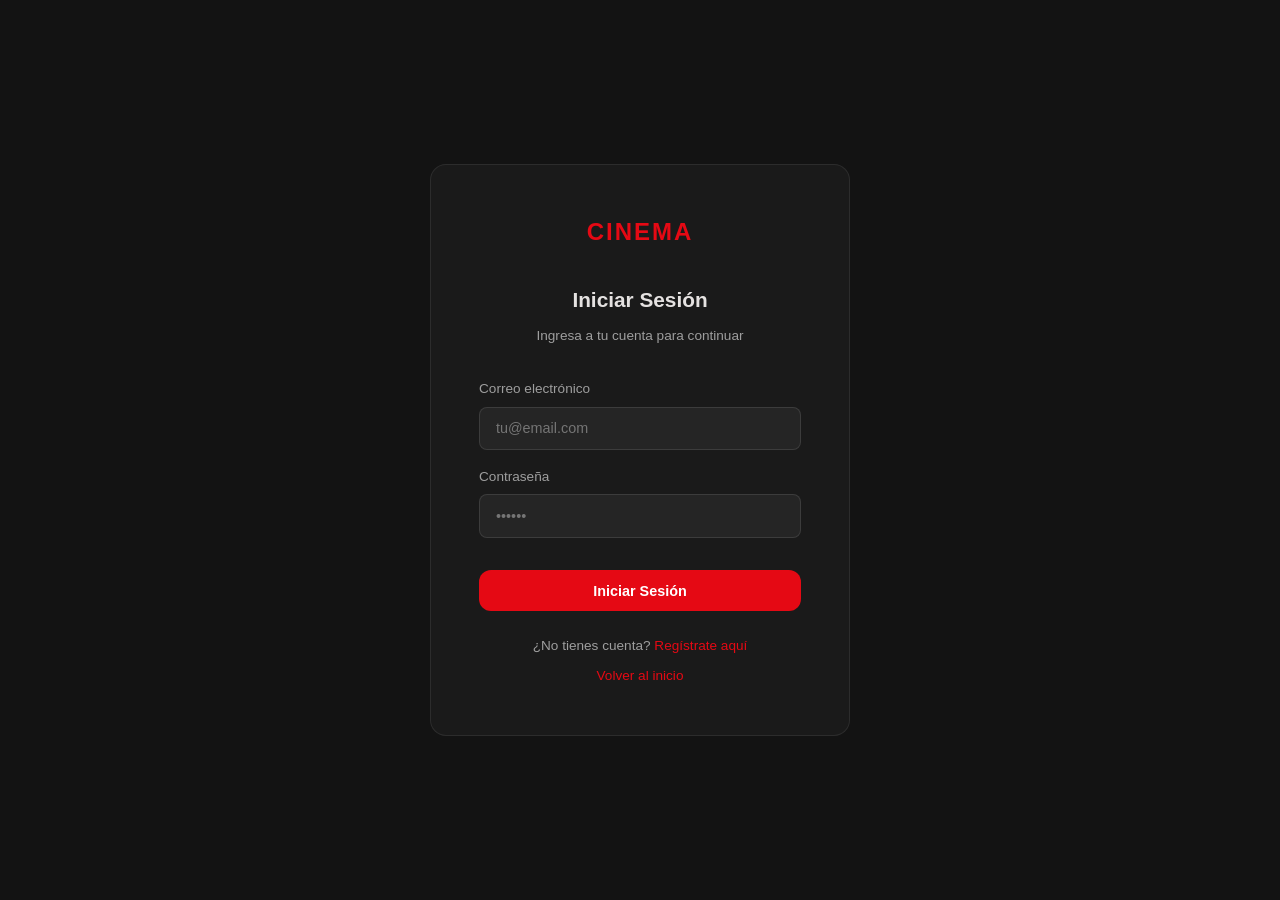
==== admin.html @ 8577885a "🚀 feat: initial project upload" ====
<!DOCTYPE html>
<html lang="es">
<head>
  <meta charset="UTF-8">
  <meta name="viewport" content="width=device-width, initial-scale=1.0">
  <title>Admin - CINEMA PREMIUM</title>
  <link rel="stylesheet" href="css/styles.css">
  <link rel="stylesheet" href="css/components.css">
  <link rel="stylesheet" href="css/responsive.css">
</head>
<body>
  <nav class="navbar">
    <a href="index.html" class="nav-brand">CINEMA</a>
    <ul class="nav-links" id="nav-links">
      <li><a href="index.html">Inicio</a></li>
      <li><a href="cartelera.html">Cartelera</a></li>
      <li><a href="mis-entradas.html">Mis Entradas</a></li>
      <li><a href="mi-lista.html">Mi Lista</a></li>
    </ul>
    <div class="nav-actions">
      <div id="nav-user-area"></div>
      <button class="nav-mobile-toggle">&#9776;</button>
    </div>
  </nav>

  <main class="page-content">
    <div class="admin-layout">
      <aside class="admin-sidebar" id="admin-sidebar">
        <a class="admin-sidebar-link active" data-section="dashboard" onclick="switchSection('dashboard')">
          <svg viewBox="0 0 24 24" fill="none" stroke="currentColor" stroke-width="2"><rect x="3" y="3" width="7" height="7"/><rect x="14" y="3" width="7" height="7"/><rect x="3" y="14" width="7" height="7"/><rect x="14" y="14" width="7" height="7"/></svg>
          Dashboard
        </a>
        <a class="admin-sidebar-link" data-section="functions" onclick="switchSection('functions')">
          <svg viewBox="0 0 24 24" fill="none" stroke="currentColor" stroke-width="2"><rect x="3" y="4" width="18" height="18" rx="2"/><line x1="16" y1="2" x2="16" y2="6"/><line x1="8" y1="2" x2="8" y2="6"/><line x1="3" y1="10" x2="21" y2="10"/></svg>
          Funciones
        </a>
        <a class="admin-sidebar-link" data-section="rooms" onclick="switchSection('rooms')">
          <svg viewBox="0 0 24 24" fill="none" stroke="currentColor" stroke-width="2"><path d="M3 9l9-7 9 7v11a2 2 0 0 1-2 2H5a2 2 0 0 1-2-2z"/><polyline points="9 22 9 12 15 12 15 22"/></svg>
          Salas
        </a>
        <a class="admin-sidebar-link" data-section="reservations" onclick="switchSection('reservations')">
          <svg viewBox="0 0 24 24" fill="none" stroke="currentColor" stroke-width="2"><rect x="2" y="7" width="20" height="14" rx="2"/><path d="M16 3h-8l-2 4h12z"/></svg>
          Reservas
        </a>
        <a class="admin-sidebar-link" data-section="purchases" onclick="switchSection('purchases')">
          <svg viewBox="0 0 24 24" fill="none" stroke="currentColor" stroke-width="2"><circle cx="9" cy="21" r="1"/><circle cx="20" cy="21" r="1"/><path d="M1 1h4l2.68 13.39a2 2 0 0 0 2 1.61h9.72a2 2 0 0 0 2-1.61L23 6H6"/></svg>
          Compras
        </a>
        <a class="admin-sidebar-link" data-section="ratings" onclick="switchSection('ratings')">
          <svg viewBox="0 0 24 24" fill="none" stroke="currentColor" stroke-width="2"><polygon points="12 2 15.09 8.26 22 9.27 17 14.14 18.18 21.02 12 17.77 5.82 21.02 7 14.14 2 9.27 8.91 8.26 12 2"/></svg>
          Valoraciones
        </a>
      </aside>

      <div class="admin-content">
        <button class="btn btn-secondary btn-sm" onclick="document.getElementById('admin-sidebar').classList.toggle('open')" style="margin-bottom:1rem;display:none" id="sidebar-toggle">☰ Menú</button>

        <div id="admin-sections">
          <div id="section-dashboard"></div>
          <div id="section-functions" style="display:none"></div>
          <div id="section-rooms" style="display:none"></div>
          <div id="section-reservations" style="display:none"></div>
          <div id="section-purchases" style="display:none"></div>
          <div id="section-ratings" style="display:none"></div>
        </div>
      </div>
    </div>
  </main>

  <div class="modal-overlay" id="admin-modal" style="display:none">
    <div class="modal">
      <div class="modal-header">
        <h3 id="modal-title">Modal</h3>
        <button class="modal-close" onclick="closeAdminModal()">&times;</button>
      </div>
      <div class="modal-body" id="modal-body"></div>
      <div class="modal-footer" id="modal-footer"></div>
    </div>
  </div>

  <footer style="padding:2rem;text-align:center;color:var(--on-background-dim);font-size:0.8rem;border-top:1px solid rgba(255,255,255,0.05);">
    <p>&copy; 2026 CINEMA PREMIUM - Panel Administrativo</p>
  </footer>
<script src="js/api.js"></script>
  <script src="js/config.js"></script>
  <script src="js/tmdb.js"></script>
  <script src="js/auth.js"></script>
  <script src="js/main.js"></script>
  <script>
    Auth.init();
    updateNavAuth();
    setupMobileNav();
    setupNavbarScroll();

    if (!Auth.isLoggedIn() || !Auth.isAdmin()) {
      window.location.href = 'login.html';
    }

    let adminData = { rooms: [], functions: [], reservations: [], purchases: [], ratings: [] };

    async function loadAdminData() {
      try {
        const [rooms, functions, reservations, purchases, ratings, tickets] = await Promise.all([
          API.getRooms(),
          API.getFunctions(),
          API.getReservations(),
          API.getPurchases(),
          API.getRatings(),
          API.getTickets()
        ]);
        adminData = { rooms, functions, reservations, purchases, ratings, tickets };
        loadDashboard();
      } catch (err) {
        console.error('Admin data error:', err);
      }
    }

    function switchSection(section) {
      document.querySelectorAll('.admin-sidebar-link').forEach(l => l.classList.remove('active'));
      document.querySelector(`[data-section="${section}"]`).classList.add('active');
      document.querySelectorAll('#admin-sections > div').forEach(d => d.style.display = 'none');
      document.getElementById(`section-${section}`).style.display = 'block';

      if (section === 'dashboard') loadDashboard();
      else if (section === 'functions') loadFunctionsAdmin();
      else if (section === 'rooms') loadRoomsAdmin();
      else if (section === 'reservations') loadReservationsAdmin();
      else if (section === 'purchases') loadPurchasesAdmin();
      else if (section === 'ratings') loadRatingsAdmin();

      document.getElementById('admin-sidebar').classList.remove('open');
    }

    function loadDashboard() {
      const totalRevenue = adminData.purchases.reduce((s, p) => s + p.total, 0);
      const occupiedSeats = adminData.purchases.reduce((s, p) => s + p.quantity, 0) + adminData.reservations.reduce((s, r) => s + r.quantity, 0);
      const todayFunctions = adminData.functions.filter(f => f.date === new Date().toISOString().split('T')[0]);

      document.getElementById('section-dashboard').innerHTML = `
        <div class="admin-page-header">
          <h1 class="admin-page-title">Dashboard</h1>
        </div>
        <div class="admin-stats">
          <div class="admin-stat-card">
            <div class="admin-stat-icon" style="background:rgba(229,9,20,0.15)">
              <svg viewBox="0 0 24 24" fill="none" stroke="var(--accent-red)" stroke-width="2"><rect x="2" y="7" width="20" height="14" rx="2"/><path d="M16 3h-8l-2 4h12z"/></svg>
            </div>
            <div>
              <div class="admin-stat-value">${adminData.functions.length}</div>
              <div class="admin-stat-label">Funciones</div>
            </div>
          </div>
          <div class="admin-stat-card">
            <div class="admin-stat-icon" style="background:rgba(0,114,215,0.15)">
              <svg viewBox="0 0 24 24" fill="none" stroke="var(--tertiary-container)" stroke-width="2"><rect x="3" y="4" width="18" height="18" rx="2"/><line x1="16" y1="2" x2="16" y2="6"/><line x1="8" y1="2" x2="8" y2="6"/></svg>
            </div>
            <div>
              <div class="admin-stat-value">${todayFunctions.length}</div>
              <div class="admin-stat-label">Funciones Hoy</div>
            </div>
          </div>
          <div class="admin-stat-card">
            <div class="admin-stat-icon" style="background:rgba(255,152,0,0.15)">
              <svg viewBox="0 0 24 24" fill="none" stroke="var(--seat-reserved)" stroke-width="2"><rect x="3" y="4" width="18" height="18" rx="2"/><path d="M16 2v4M8 2v4M3 10h18"/></svg>
            </div>
            <div>
              <div class="admin-stat-value">${adminData.reservations.length}</div>
              <div class="admin-stat-label">Reservas</div>
            </div>
          </div>
          <div class="admin-stat-card">
            <div class="admin-stat-icon" style="background:rgba(76,175,80,0.15)">
              <svg viewBox="0 0 24 24" fill="none" stroke="var(--seat-available)" stroke-width="2"><circle cx="9" cy="21" r="1"/><circle cx="20" cy="21" r="1"/><path d="M1 1h4l2.68 13.39a2 2 0 0 0 2 1.61h9.72a2 2 0 0 0 2-1.61L23 6H6"/></svg>
            </div>
            <div>
              <div class="admin-stat-value">${adminData.purchases.length}</div>
              <div class="admin-stat-label">Compras</div>
            </div>
          </div>
          <div class="admin-stat-card">
            <div class="admin-stat-icon" style="background:rgba(255,215,0,0.15)">
              <svg viewBox="0 0 24 24" fill="#ffd700" stroke="none"><path d="M12 2l3.09 6.26L22 9.27l-5 4.87 1.18 6.88L12 17.77l-6.18 3.25L7 14.14 2 9.27l6.91-1.01L12 2z"/></svg>
            </div>
            <div>
              <div class="admin-stat-value">${adminData.ratings.length}</div>
              <div class="admin-stat-label">Valoraciones</div>
            </div>
          </div>
          <div class="admin-stat-card">
            <div class="admin-stat-icon" style="background:rgba(229,9,20,0.15)">
              <svg viewBox="0 0 24 24" fill="none" stroke="var(--accent-red)" stroke-width="2"><line x1="12" y1="1" x2="12" y2="23"/><path d="M17 5H9.5a3.5 3.5 0 0 0 0 7h5a3.5 3.5 0 0 1 0 7H6"/></svg>
            </div>
            <div>
              <div class="admin-stat-value">${formatCurrency(totalRevenue)}</div>
              <div class="admin-stat-label">Ingresos</div>
            </div>
          </div>
        </div>
      `;
    }

    async function loadFunctionsAdmin() {
      const [functions, rooms] = await Promise.all([API.getFunctions(), API.getRooms()]);
      let movieCache = {};

      let rows = '';
      for (const func of functions) {
        if (!movieCache[func.movieId]) {
          try {
            movieCache[func.movieId] = await TMDB.getMovieDetails(func.movieId);
          } catch {
            movieCache[func.movieId] = { title: `Movie #${func.movieId}` };
          }
        }
        const movie = movieCache[func.movieId];
        const room = rooms.find(r => r.id === func.roomId);
        rows += `<tr>
          <td>${func.id}</td>
          <td>${movie.title}</td>
          <td>${room ? room.name : 'N/A'}</td>
          <td>${formatDate(func.date)}</td>
          <td>${func.time}</td>
          <td>${formatCurrency(func.price)}</td>
          <td>
            <div class="table-actions">
              <button class="table-btn edit" title="Editar" onclick="editFunction(${func.id})">✏️</button>
              <button class="table-btn delete" title="Eliminar" onclick="deleteFunction(${func.id})">🗑️</button>
            </div>
          </td>
        </tr>`;
      }

      document.getElementById('section-functions').innerHTML = `
        <div class="admin-page-header">
          <h1 class="admin-page-title">Gestión de Funciones</h1>
          <button class="btn btn-primary btn-sm" onclick="createFunction()">+ Nueva Función</button>
        </div>
        <div style="overflow-x:auto">
          <table class="admin-table">
            <thead><tr><th>ID</th><th>Película</th><th>Sala</th><th>Fecha</th><th>Hora</th><th>Precio</th><th>Acciones</th></tr></thead>
            <tbody>${rows}</tbody>
          </table>
        </div>
      `;
    }

    async function createFunction() {
      const rooms = await API.getRooms();
      document.getElementById('modal-title').textContent = 'Crear Función';
      document.getElementById('modal-body').innerHTML = `
        <div class="form-group"><label>Película (TMDB ID)</label><input type="number" id="func-movieId" placeholder="Ej: 550"></div>
        <div class="form-group"><label>Sala</label><select id="func-roomId">${rooms.map(r => `<option value="${r.id}">${r.name}</option>`).join('')}</select></div>
        <div class="form-row">
          <div class="form-group"><label>Fecha</label><input type="date" id="func-date"></div>
          <div class="form-group"><label>Hora</label><input type="time" id="func-time"></div>
        </div>
        <div class="form-group"><label>Precio</label><input type="number" id="func-price" placeholder="12000"></div>
      `;
      document.getElementById('modal-footer').innerHTML = '<button class="btn btn-secondary btn-sm" onclick="closeAdminModal()">Cancelar</button><button class="btn btn-primary btn-sm" onclick="saveFunction()">Guardar</button>';
      openAdminModal();
    }

    async function saveFunction() {
      const data = {
        movieId: parseInt(document.getElementById('func-movieId').value),
        roomId: parseInt(document.getElementById('func-roomId').value),
        date: document.getElementById('func-date').value,
        time: document.getElementById('func-time').value,
        price: parseInt(document.getElementById('func-price').value)
      };
      if (!data.movieId || !data.date || !data.time || !data.price) {
        showToast('Completa todos los campos', 'warning');
        return;
      }
      await API.createFunction(data);
      closeAdminModal();
      showToast('Función creada', 'success');
      loadAdminData();
      switchSection('functions');
    }

    async function deleteFunction(id) {
      if (!confirm('¿Eliminar esta función?')) return;
      await API.deleteFunction(id);
      showToast('Función eliminada', 'success');
      loadAdminData();
      switchSection('functions');
    }

    async function loadRoomsAdmin() {
      const rooms = await API.getRooms();
      let rows = '';
      for (const room of rooms) {
        const seats = await API.getSeats(room.id);
        rows += `<tr>
          <td>${room.id}</td>
          <td>${room.name}</td>
          <td>${room.capacity}</td>
          <td><span class="badge badge-info">${room.type}</span></td>
          <td>${seats.length}</td>
          <td>
            <div class="table-actions">
              <button class="table-btn edit" title="Editar" onclick="editRoom(${room.id})">✏️</button>
              <button class="table-btn delete" title="Eliminar" onclick="deleteRoom(${room.id})">🗑️</button>
            </div>
          </td>
        </tr>`;
      }

      document.getElementById('section-rooms').innerHTML = `
        <div class="admin-page-header">
          <h1 class="admin-page-title">Gestión de Salas</h1>
          <button class="btn btn-primary btn-sm" onclick="createRoom()">+ Nueva Sala</button>
        </div>
        <div style="overflow-x:auto">
          <table class="admin-table">
            <thead><tr><th>ID</th><th>Nombre</th><th>Capacidad</th><th>Tipo</th><th>Asientos</th><th>Acciones</th></tr></thead>
            <tbody>${rows}</tbody>
          </table>
        </div>
      `;
    }

    function createRoom() {
      document.getElementById('modal-title').textContent = 'Crear Sala';
      document.getElementById('modal-body').innerHTML = `
        <div class="form-group"><label>Nombre</label><input type="text" id="room-name" placeholder="Sala 5"></div>
        <div class="form-group"><label>Capacidad</label><input type="number" id="room-capacity" placeholder="48"></div>
        <div class="form-group"><label>Tipo</label><select id="room-type"><option value="standard">Standard</option><option value="3D">3D</option><option value="VIP">VIP</option></select></div>
      `;
      document.getElementById('modal-footer').innerHTML = '<button class="btn btn-secondary btn-sm" onclick="closeAdminModal()">Cancelar</button><button class="btn btn-primary btn-sm" onclick="saveRoom()">Guardar</button>';
      openAdminModal();
    }

    async function saveRoom() {
      const name = document.getElementById('room-name').value.trim();
      const capacity = parseInt(document.getElementById('room-capacity').value);
      const type = document.getElementById('room-type').value;
      if (!name || !capacity) { showToast('Completa todos los campos', 'warning'); return; }
      await API.createRoom({ name, capacity, type });
      closeAdminModal();
      showToast('Sala creada', 'success');
      loadAdminData();
      switchSection('rooms');
    }

    async function deleteRoom(id) {
      if (!confirm('¿Eliminar esta sala?')) return;
      await API.deleteRoom(id);
      showToast('Sala eliminada', 'success');
      loadAdminData();
      switchSection('rooms');
    }

    function editRoom(id) { showToast('Edición de sala (funcionalidad extendida)', 'info'); }
    function editFunction(id) { showToast('Edición de función (funcionalidad extendida)', 'info'); }

    async function loadReservationsAdmin() {
      const [reservations, functions, rooms] = await Promise.all([API.getReservations(), API.getFunctions(), API.getRooms()]);
      let movieCache = {};
      let rows = '';

      for (const res of reservations) {
        const func = functions.find(f => f.id === res.functionId);
        if (!func) continue;
        if (!movieCache[func.movieId]) {
          try { movieCache[func.movieId] = await TMDB.getMovieDetails(func.movieId); } catch { movieCache[func.movieId] = { title: `#${func.movieId}` }; }
        }
        const room = rooms.find(r => r.id === func.roomId);
        rows += `<tr>
          <td>${res.id}</td>
          <td>${res.userId}</td>
          <td>${movieCache[func.movieId].title}</td>
          <td>${formatDate(func.date)} ${func.time}</td>
          <td>${room ? room.name : 'N/A'}</td>
          <td>${res.quantity}</td>
          <td>${formatCurrency(res.total)}</td>
          <td><span class="badge badge-${res.status === 'confirmed' ? 'success' : 'warning'}">${res.status}</span></td>
        </tr>`;
      }

      document.getElementById('section-reservations').innerHTML = `
        <div class="admin-page-header"><h1 class="admin-page-title">Reservas</h1></div>
        <div style="overflow-x:auto">
          <table class="admin-table">
            <thead><tr><th>ID</th><th>Usuario</th><th>Película</th><th>Función</th><th>Sala</th><th>Cant.</th><th>Total</th><th>Estado</th></tr></thead>
            <tbody>${rows}</tbody>
          </table>
        </div>
      `;
    }

    async function loadPurchasesAdmin() {
      const [purchases, functions, rooms] = await Promise.all([API.getPurchases(), API.getFunctions(), API.getRooms()]);
      let movieCache = {};
      let rows = '';

      for (const pur of purchases) {
        const func = functions.find(f => f.id === pur.functionId);
        if (!func) continue;
        if (!movieCache[func.movieId]) {
          try { movieCache[func.movieId] = await TMDB.getMovieDetails(func.movieId); } catch { movieCache[func.movieId] = { title: `#${func.movieId}` }; }
        }
        const room = rooms.find(r => r.id === func.roomId);
        rows += `<tr>
          <td>${pur.id}</td>
          <td>${pur.buyerName || 'N/A'}</td>
          <td>${movieCache[func.movieId].title}</td>
          <td>${formatDate(func.date)} ${func.time}</td>
          <td>${room ? room.name : 'N/A'}</td>
          <td>${pur.quantity}</td>
          <td>${formatCurrency(pur.total)}</td>
          <td><span class="badge badge-success">${pur.status}</span></td>
        </tr>`;
      }

      document.getElementById('section-purchases').innerHTML = `
        <div class="admin-page-header"><h1 class="admin-page-title">Compras</h1></div>
        <div style="overflow-x:auto">
          <table class="admin-table">
            <thead><tr><th>ID</th><th>Cliente</th><th>Película</th><th>Función</th><th>Sala</th><th>Cant.</th><th>Total</th><th>Estado</th></tr></thead>
            <tbody>${rows}</tbody>
          </table>
        </div>
      `;
    }

    async function loadRatingsAdmin() {
      const ratings = await API.getRatings();
      let movieCache = {};
      let rows = '';

      for (const r of ratings) {
        if (!movieCache[r.movieId]) {
          try { movieCache[r.movieId] = await TMDB.getMovieDetails(r.movieId); } catch { movieCache[r.movieId] = { title: `#${r.movieId}` }; }
        }
        rows += `<tr>
          <td>${r.id}</td>
          <td>${r.userId}</td>
          <td>${movieCache[r.movieId].title}</td>
          <td>${'★'.repeat(r.rating)}${'☆'.repeat(5-r.rating)}</td>
          <td>${r.comment || '-'}</td>
        </tr>`;
      }

      document.getElementById('section-ratings').innerHTML = `
        <div class="admin-page-header"><h1 class="admin-page-title">Valoraciones</h1></div>
        <div style="overflow-x:auto">
          <table class="admin-table">
            <thead><tr><th>ID</th><th>Usuario</th><th>Película</th><th>Rating</th><th>Comentario</th></tr></thead>
            <tbody>${rows}</tbody>
          </table>
        </div>
      `;
    }

    function openAdminModal() {
      const modal = document.getElementById('admin-modal');
      modal.style.display = 'flex';
      requestAnimationFrame(() => modal.classList.add('active'));
    }

    function closeAdminModal() {
      const modal = document.getElementById('admin-modal');
      modal.classList.remove('active');
      setTimeout(() => modal.style.display = 'none', 300);
    }

    // Mobile sidebar toggle
    if (window.innerWidth <= 1024) {
      document.getElementById('sidebar-toggle').style.display = 'block';
    }

    loadAdminData();
  </script>
</body>
</html>
---- css/styles.css ----
* { margin: 0; padding: 0; box-sizing: border-box; }

:root {
  --surface-dim: #131313;
  --surface-bright: #3a3939;
  --surface-card: #1a1a1a;
  --surface-card-hover: #222222;
  --primary: #ffb4aa;
  --on-primary: #690003;
  --on-primary-container: #fff7f6;
  --on-background: #e5e2e1;
  --on-background-dim: #9e9e9e;
  --outline-variant: #5e3f3b;
  --tertiary-container: #0072d7;
  --accent-red: #e50914;
  --accent-red-dark: #b20710;
  --seat-available: #4caf50;
  --seat-selected: #2196f3;
  --seat-reserved: #ff9800;
  --seat-sold: #616161;
  --font-heading: 'Segoe UI', 'Helvetica Neue', Arial, sans-serif;
  --font-body: 'Segoe UI', 'Helvetica Neue', Arial, sans-serif;
  --radius: 12px;
  --radius-sm: 8px;
  --radius-lg: 16px;
  --shadow: 0 4px 20px rgba(0,0,0,0.4);
  --shadow-lg: 0 8px 40px rgba(0,0,0,0.6);
  --transition: all 0.3s ease;
}

html { scroll-behavior: smooth; }

body {
  font-family: var(--font-body);
  background-color: var(--surface-dim);
  color: var(--on-background);
  min-height: 100vh;
  line-height: 1.6;
  -webkit-font-smoothing: antialiased;
}

a { color: inherit; text-decoration: none; }

img { max-width: 100%; display: block; }

button {
  cursor: pointer;
  border: none;
  outline: none;
  font-family: var(--font-body);
}

input, select, textarea {
  font-family: var(--font-body);
  outline: none;
}

::-webkit-scrollbar { width: 8px; }
::-webkit-scrollbar-track { background: var(--surface-dim); }
::-webkit-scrollbar-thumb { background: var(--surface-bright); border-radius: 4px; }
::-webkit-scrollbar-thumb:hover { background: #555; }

/* ===================== NAVBAR ===================== */
.navbar {
  position: fixed;
  top: 0;
  left: 0;
  right: 0;
  z-index: 1000;
  background: rgba(19, 19, 19, 0.95);
  backdrop-filter: blur(20px);
  border-bottom: 1px solid rgba(255,180,170,0.1);
  padding: 0 2rem;
  height: 70px;
  display: flex;
  align-items: center;
  justify-content: space-between;
  transition: var(--transition);
}

.navbar.scrolled {
  background: rgba(19, 19, 19, 0.98);
  box-shadow: 0 2px 20px rgba(0,0,0,0.5);
}

.nav-brand {
  font-family: var(--font-heading);
  font-size: 1.5rem;
  font-weight: 700;
  color: var(--accent-red);
  letter-spacing: 2px;
  text-transform: uppercase;
}

.nav-links {
  display: flex;
  align-items: center;
  gap: 2rem;
  list-style: none;
}

.nav-links a {
  color: var(--on-background-dim);
  font-size: 0.9rem;
  font-weight: 500;
  transition: var(--transition);
  position: relative;
}

.nav-links a:hover,
.nav-links a.active {
  color: var(--primary);
}

.nav-links a.active::after {
  content: '';
  position: absolute;
  bottom: -4px;
  left: 0;
  right: 0;
  height: 2px;
  background: var(--accent-red);
  border-radius: 1px;
}

.nav-actions {
  display: flex;
  align-items: center;
  gap: 1rem;
}

.nav-btn {
  background: transparent;
  color: var(--on-background);
  padding: 0.5rem;
  border-radius: 50%;
  transition: var(--transition);
  display: flex;
  align-items: center;
  justify-content: center;
}

.nav-btn:hover { background: rgba(255,255,255,0.1); }

.nav-btn svg { width: 20px; height: 20px; }

.nav-user {
  display: flex;
  align-items: center;
  gap: 0.5rem;
  padding: 0.4rem 1rem;
  border-radius: 50px;
  background: rgba(255,255,255,0.05);
  cursor: pointer;
  transition: var(--transition);
}

.nav-user:hover { background: rgba(255,255,255,0.1); }

.nav-user-avatar {
  width: 32px;
  height: 32px;
  border-radius: 50%;
  background: var(--accent-red);
  display: flex;
  align-items: center;
  justify-content: center;
  color: white;
  font-weight: 600;
  font-size: 0.8rem;
}

.nav-user-name {
  font-size: 0.85rem;
  font-weight: 500;
}

.nav-mobile-toggle {
  display: none;
  background: transparent;
  color: var(--on-background);
  font-size: 1.5rem;
  cursor: pointer;
}

/* ===================== HERO ===================== */
.hero {
  position: relative;
  height: 80vh;
  min-height: 500px;
  display: flex;
  align-items: flex-end;
  padding: 4rem 3rem;
  margin-top: 70px;
  overflow: hidden;
}

.hero-bg {
  position: absolute;
  inset: 0;
  background-size: cover;
  background-position: center top;
  transition: opacity 1s ease;
}

.hero-bg::after {
  content: '';
  position: absolute;
  inset: 0;
  background: linear-gradient(
    to top,
    var(--surface-dim) 0%,
    rgba(19,19,19,0.8) 40%,
    rgba(19,19,19,0.3) 70%,
    rgba(19,19,19,0.5) 100%
  );
}

.hero-content {
  position: relative;
  z-index: 2;
  max-width: 700px;
}

.hero-tag {
  display: inline-block;
  background: var(--accent-red);
  color: white;
  padding: 0.3rem 1rem;
  border-radius: 50px;
  font-size: 0.75rem;
  font-weight: 600;
  text-transform: uppercase;
  letter-spacing: 1px;
  margin-bottom: 1rem;
}

.hero-title {
  font-family: var(--font-heading);
  font-size: 3.5rem;
  font-weight: 700;
  line-height: 1.1;
  margin-bottom: 1rem;
  color: white;
}

.hero-meta {
  display: flex;
  align-items: center;
  gap: 1.5rem;
  margin-bottom: 1rem;
  flex-wrap: wrap;
}

.hero-rating {
  display: flex;
  align-items: center;
  gap: 0.3rem;
  color: #ffd700;
  font-weight: 600;
}

.hero-info {
  display: flex;
  align-items: center;
  gap: 1rem;
  color: var(--on-background-dim);
  font-size: 0.9rem;
}

.hero-info span { display: flex; align-items: center; gap: 0.3rem; }

.hero-genres {
  display: flex;
  gap: 0.5rem;
  flex-wrap: wrap;
  margin-bottom: 1rem;
}

.genre-tag {
  background: rgba(255,255,255,0.1);
  padding: 0.25rem 0.75rem;
  border-radius: 50px;
  font-size: 0.75rem;
  color: var(--on-background-dim);
}

.hero-desc {
  color: var(--on-background-dim);
  font-size: 0.95rem;
  line-height: 1.7;
  margin-bottom: 1.5rem;
  display: -webkit-box;
  -webkit-line-clamp: 3;
  -webkit-box-orient: vertical;
  overflow: hidden;
}

.hero-actions {
  display: flex;
  gap: 1rem;
  flex-wrap: wrap;
}

/* ===================== BUTTONS ===================== */
.btn {
  display: inline-flex;
  align-items: center;
  gap: 0.5rem;
  padding: 0.8rem 1.8rem;
  border-radius: var(--radius);
  font-weight: 600;
  font-size: 0.9rem;
  transition: var(--transition);
  white-space: nowrap;
}

.btn-primary {
  background: var(--accent-red);
  color: white;
}

.btn-primary:hover {
  background: var(--accent-red-dark);
  transform: translateY(-2px);
  box-shadow: 0 4px 15px rgba(229,9,20,0.4);
}

.btn-secondary {
  background: rgba(255,255,255,0.1);
  color: var(--on-background);
  border: 1px solid rgba(255,255,255,0.15);
}

.btn-secondary:hover {
  background: rgba(255,255,255,0.15);
  transform: translateY(-2px);
}

.btn-outline {
  background: transparent;
  color: var(--primary);
  border: 1px solid var(--primary);
}

.btn-outline:hover {
  background: var(--primary);
  color: var(--on-primary);
}

.btn-sm {
  padding: 0.5rem 1.2rem;
  font-size: 0.8rem;
}

.btn-lg {
  padding: 1rem 2.5rem;
  font-size: 1rem;
}

.btn:disabled {
  opacity: 0.4;
  cursor: not-allowed;
  transform: none !important;
}

/* ===================== CONTAINER ===================== */
.container {
  max-width: 1300px;
  margin: 0 auto;
  padding: 0 2rem;
}

.section {
  padding: 4rem 0;
}

.section-header {
  display: flex;
  align-items: center;
  justify-content: space-between;
  margin-bottom: 2rem;
}

.section-title {
  font-family: var(--font-heading);
  font-size: 1.8rem;
  font-weight: 700;
}

.section-subtitle {
  color: var(--on-background-dim);
  font-size: 0.9rem;
  margin-top: 0.3rem;
}

.view-all {
  color: var(--accent-red);
  font-size: 0.9rem;
  font-weight: 500;
  transition: var(--transition);
}

.view-all:hover { color: var(--primary); }

/* ===================== CARDS ===================== */
.movie-card {
  position: relative;
  border-radius: var(--radius);
  overflow: hidden;
  background: var(--surface-card);
  transition: var(--transition);
  cursor: pointer;
}

.movie-card:hover {
  transform: translateY(-8px);
  box-shadow: var(--shadow-lg);
}

.movie-card-poster {
  position: relative;
  aspect-ratio: 2/3;
  overflow: hidden;
}

.movie-card-poster img {
  width: 100%;
  height: 100%;
  object-fit: cover;
  transition: transform 0.5s ease;
}

.movie-card:hover .movie-card-poster img {
  transform: scale(1.05);
}

.movie-card-overlay {
  position: absolute;
  inset: 0;
  background: linear-gradient(to top, rgba(0,0,0,0.9) 0%, transparent 50%);
  opacity: 0;
  transition: var(--transition);
  display: flex;
  align-items: flex-end;
  padding: 1rem;
}

.movie-card:hover .movie-card-overlay { opacity: 1; }

.movie-card-info {
  padding: 1rem;
}

.movie-card-title {
  font-family: var(--font-heading);
  font-size: 0.95rem;
  font-weight: 600;
  margin-bottom: 0.3rem;
  white-space: nowrap;
  overflow: hidden;
  text-overflow: ellipsis;
}

.movie-card-meta {
  display: flex;
  align-items: center;
  gap: 0.8rem;
  font-size: 0.8rem;
  color: var(--on-background-dim);
}

.movie-card-rating {
  display: flex;
  align-items: center;
  gap: 0.2rem;
  color: #ffd700;
  font-weight: 600;
}

.movie-card-badge {
  position: absolute;
  top: 10px;
  right: 10px;
  background: var(--accent-red);
  color: white;
  padding: 0.2rem 0.6rem;
  border-radius: 50px;
  font-size: 0.7rem;
  font-weight: 600;
  z-index: 5;
}

/* ===================== MOVIE GRID ===================== */
.movie-grid {
  display: grid;
  grid-template-columns: repeat(auto-fill, minmax(200px, 1fr));
  gap: 1.5rem;
}

/* ===================== CAROUSEL ===================== */
.carousel-wrapper {
  position: relative;
}

.carousel {
  display: flex;
  gap: 1rem;
  overflow-x: auto;
  scroll-behavior: smooth;
  padding: 1rem 0;
  scrollbar-width: none;
}

.carousel::-webkit-scrollbar { display: none; }

.carousel-btn {
  position: absolute;
  top: 50%;
  transform: translateY(-50%);
  width: 40px;
  height: 40px;
  border-radius: 50%;
  background: rgba(0,0,0,0.7);
  color: white;
  display: flex;
  align-items: center;
  justify-content: center;
  z-index: 10;
  transition: var(--transition);
  border: 1px solid rgba(255,255,255,0.1);
}

.carousel-btn:hover { background: var(--accent-red); }

.carousel-btn.prev { left: -20px; }
.carousel-btn.next { right: -20px; }

/* ===================== SEARCH & FILTER ===================== */
.search-bar {
  display: flex;
  align-items: center;
  gap: 1rem;
  padding: 0.8rem 1.5rem;
  background: var(--surface-card);
  border: 1px solid rgba(255,255,255,0.08);
  border-radius: var(--radius);
  margin-bottom: 2rem;
  transition: var(--transition);
}

.search-bar:focus-within {
  border-color: var(--accent-red);
  box-shadow: 0 0 0 3px rgba(229,9,20,0.1);
}

.search-bar input {
  flex: 1;
  background: transparent;
  border: none;
  color: var(--on-background);
  font-size: 0.95rem;
}

.search-bar input::placeholder { color: var(--on-background-dim); }

.search-bar svg { color: var(--on-background-dim); width: 20px; height: 20px; flex-shrink: 0; }

.filter-bar {
  display: flex;
  gap: 0.5rem;
  flex-wrap: wrap;
  margin-bottom: 2rem;
}

.filter-chip {
  padding: 0.5rem 1.2rem;
  border-radius: 50px;
  background: var(--surface-card);
  border: 1px solid rgba(255,255,255,0.08);
  color: var(--on-background-dim);
  font-size: 0.85rem;
  font-weight: 500;
  cursor: pointer;
  transition: var(--transition);
}

.filter-chip:hover { border-color: var(--accent-red); color: var(--on-background); }

.filter-chip.active {
  background: var(--accent-red);
  border-color: var(--accent-red);
  color: white;
}

/* ===================== DETAIL PAGE ===================== */
.detail-hero {
  position: relative;
  height: 60vh;
  min-height: 400px;
  margin-top: 70px;
  overflow: hidden;
}

.detail-hero-bg {
  position: absolute;
  inset: 0;
  background-size: cover;
  background-position: center;
}

.detail-hero-bg::after {
  content: '';
  position: absolute;
  inset: 0;
  background: linear-gradient(
    to top,
    var(--surface-dim) 5%,
    rgba(19,19,19,0.6) 50%,
    rgba(19,19,19,0.3) 100%
  );
}

.detail-content {
  position: relative;
  z-index: 2;
  display: flex;
  gap: 3rem;
  padding: 3rem 0;
}

.detail-poster {
  flex-shrink: 0;
  width: 300px;
  border-radius: var(--radius-lg);
  overflow: hidden;
  box-shadow: var(--shadow-lg);
}

.detail-poster img { width: 100%; aspect-ratio: 2/3; object-fit: cover; }

.detail-info { flex: 1; padding-top: 2rem; }

.detail-title {
  font-family: var(--font-heading);
  font-size: 2.5rem;
  font-weight: 700;
  margin-bottom: 1rem;
}

.detail-meta {
  display: flex;
  align-items: center;
  gap: 2rem;
  margin-bottom: 1.5rem;
  flex-wrap: wrap;
}

.detail-meta-item {
  display: flex;
  align-items: center;
  gap: 0.4rem;
  font-size: 0.9rem;
  color: var(--on-background-dim);
}

.detail-meta-item svg { width: 18px; height: 18px; }

.detail-genres {
  display: flex;
  gap: 0.5rem;
  flex-wrap: wrap;
  margin-bottom: 1.5rem;
}

.detail-desc {
  font-size: 1rem;
  line-height: 1.8;
  color: var(--on-background-dim);
  margin-bottom: 2rem;
}

.detail-actions {
  display: flex;
  gap: 1rem;
  flex-wrap: wrap;
  margin-bottom: 2rem;
}

.detail-credits {
  margin-top: 2rem;
}

.detail-credits h3 {
  font-family: var(--font-heading);
  font-size: 1.2rem;
  margin-bottom: 1rem;
  color: var(--primary);
}

.detail-cast {
  display: flex;
  gap: 1rem;
  overflow-x: auto;
  padding-bottom: 1rem;
}

.cast-member {
  text-align: center;
  flex-shrink: 0;
  width: 100px;
}

.cast-member img {
  width: 80px;
  height: 80px;
  border-radius: 50%;
  object-fit: cover;
  margin-bottom: 0.5rem;
  border: 2px solid var(--surface-bright);
}

.cast-member-name { font-size: 0.75rem; font-weight: 500; }
.cast-member-char { font-size: 0.7rem; color: var(--on-background-dim); }

/* ===================== TRAILER ===================== */
.trailer-section {
  margin-top: 2rem;
}

.trailer-section h3 {
  font-family: var(--font-heading);
  font-size: 1.2rem;
  margin-bottom: 1rem;
  color: var(--primary);
}

.trailer-container {
  position: relative;
  width: 100%;
  padding-bottom: 56.25%;
  border-radius: var(--radius-lg);
  overflow: hidden;
}

.trailer-container iframe {
  position: absolute;
  inset: 0;
  width: 100%;
  height: 100%;
  border: none;
}

/* ===================== FUNCTION CARDS ===================== */
.function-card {
  background: var(--surface-card);
  border: 1px solid rgba(255,255,255,0.05);
  border-radius: var(--radius);
  padding: 1.5rem;
  display: flex;
  align-items: center;
  justify-content: space-between;
  gap: 1rem;
  transition: var(--transition);
  margin-bottom: 0.5rem;
}

.function-card:hover {
  border-color: var(--accent-red);
  background: var(--surface-card-hover);
}

.function-date {
  text-align: center;
  min-width: 80px;
}

.function-date-day {
  font-family: var(--font-heading);
  font-size: 1.5rem;
  font-weight: 700;
  color: var(--accent-red);
}

.function-date-month {
  font-size: 0.75rem;
  color: var(--on-background-dim);
  text-transform: uppercase;
}

.function-time {
  font-size: 1.2rem;
  font-weight: 600;
  min-width: 60px;
}

.function-room {
  display: flex;
  flex-direction: column;
  align-items: center;
  min-width: 100px;
}

.function-room-name {
  font-weight: 600;
  font-size: 0.9rem;
}

.function-room-type {
  font-size: 0.75rem;
  color: var(--on-background-dim);
  padding: 0.2rem 0.5rem;
  border: 1px solid rgba(255,255,255,0.1);
  border-radius: 50px;
  margin-top: 0.3rem;
}

.function-price {
  font-family: var(--font-heading);
  font-size: 1.1rem;
  font-weight: 700;
  color: var(--primary);
  min-width: 100px;
  text-align: right;
}

/* ===================== SEAT MAP ===================== */
.seat-map-container {
  max-width: 600px;
  margin: 0 auto;
  padding: 2rem;
}

.seat-layout-grid {
  display: grid;
  grid-template-columns: 1fr 350px;
  gap: 2rem;
  align-items: start;
}

.seat-screen {
  width: 80%;
  margin: 0 auto 2rem;
  height: 40px;
  background: linear-gradient(to bottom, rgba(255,255,255,0.15), transparent);
  border-radius: 0 0 50% 50%;
  display: flex;
  align-items: center;
  justify-content: center;
  font-size: 0.75rem;
  color: var(--on-background-dim);
  text-transform: uppercase;
  letter-spacing: 2px;
}

.seat-rows {
  display: flex;
  flex-direction: column;
  gap: 0.5rem;
  align-items: center;
}

.seat-row {
  display: flex;
  align-items: center;
  gap: 0.5rem;
}

.seat-row-label {
  width: 25px;
  font-size: 0.8rem;
  font-weight: 600;
  color: var(--on-background-dim);
  text-align: center;
  flex-shrink: 0;
}

.seat {
  width: 38px;
  height: 38px;
  border-radius: 8px 8px 4px 4px;
  display: flex;
  align-items: center;
  justify-content: center;
  font-size: 0.6rem;
  font-weight: 600;
  cursor: pointer;
  transition: var(--transition);
  border: 2px solid transparent;
  position: relative;
}

.seat-available {
  background: rgba(76, 175, 80, 0.2);
  border-color: var(--seat-available);
  color: var(--seat-available);
}

.seat-available:hover {
  background: var(--seat-available);
  color: white;
  transform: scale(1.1);
}

.seat-selected {
  background: var(--seat-selected);
  border-color: var(--seat-selected);
  color: white;
  transform: scale(1.05);
  box-shadow: 0 0 10px rgba(33,150,243,0.4);
}

.seat-reserved {
  background: rgba(255, 152, 0, 0.2);
  border-color: var(--seat-reserved);
  color: var(--seat-reserved);
  cursor: not-allowed;
  opacity: 0.6;
}

.seat-sold {
  background: rgba(97, 97, 97, 0.3);
  border-color: var(--seat-sold);
  color: var(--seat-sold);
  cursor: not-allowed;
  opacity: 0.4;
}

.seat-legend {
  display: flex;
  gap: 1.5rem;
  justify-content: center;
  margin-top: 2rem;
  flex-wrap: wrap;
}

.seat-legend-item {
  display: flex;
  align-items: center;
  gap: 0.5rem;
  font-size: 0.8rem;
  color: var(--on-background-dim);
}

.seat-legend-dot {
  width: 14px;
  height: 14px;
  border-radius: 4px 4px 2px 2px;
}

.seat-legend-dot.available { background: var(--seat-available); }
.seat-legend-dot.selected { background: var(--seat-selected); }
.seat-legend-dot.reserved { background: var(--seat-reserved); }
.seat-legend-dot.sold { background: var(--seat-sold); }

/* ===================== PURCHASE SUMMARY ===================== */
.purchase-summary {
  background: var(--surface-card);
  border: 1px solid rgba(255,255,255,0.08);
  border-radius: var(--radius-lg);
  padding: 2rem;
  position: sticky;
  top: 90px;
}

.purchase-summary h3 {
  font-family: var(--font-heading);
  font-size: 1.2rem;
  margin-bottom: 1.5rem;
  padding-bottom: 1rem;
  border-bottom: 1px solid rgba(255,255,255,0.08);
}

.summary-row {
  display: flex;
  justify-content: space-between;
  align-items: center;
  padding: 0.6rem 0;
  font-size: 0.9rem;
}

.summary-row.total {
  border-top: 1px solid rgba(255,255,255,0.08);
  margin-top: 1rem;
  padding-top: 1rem;
  font-size: 1.1rem;
  font-weight: 700;
}

.summary-row.total span:last-child { color: var(--primary); }

.summary-label { color: var(--on-background-dim); }

.selected-seats-list {
  display: flex;
  flex-wrap: wrap;
  gap: 0.5rem;
  margin-top: 0.5rem;
}

.seat-tag {
  background: rgba(33, 150, 243, 0.2);
  border: 1px solid var(--seat-selected);
  color: var(--seat-selected);
  padding: 0.2rem 0.6rem;
  border-radius: 50px;
  font-size: 0.75rem;
  font-weight: 600;
}

/* ===================== CHECKOUT ===================== */
.checkout-container {
  display: grid;
  grid-template-columns: 1fr 400px;
  gap: 2rem;
  padding: 2rem 0;
}

.checkout-form {
  background: var(--surface-card);
  border-radius: var(--radius-lg);
  padding: 2rem;
}

.checkout-form h2 {
  font-family: var(--font-heading);
  font-size: 1.3rem;
  margin-bottom: 1.5rem;
}

.form-group {
  margin-bottom: 1.2rem;
}

.form-group label {
  display: block;
  font-size: 0.85rem;
  font-weight: 500;
  margin-bottom: 0.4rem;
  color: var(--on-background-dim);
}

.form-group input,
.form-group select {
  width: 100%;
  padding: 0.8rem 1rem;
  background: rgba(255,255,255,0.05);
  border: 1px solid rgba(255,255,255,0.1);
  border-radius: var(--radius-sm);
  color: var(--on-background);
  font-size: 0.9rem;
  transition: var(--transition);
}

.form-group input:focus,
.form-group select:focus {
  border-color: var(--accent-red);
  box-shadow: 0 0 0 3px rgba(229,9,20,0.1);
}

.form-row {
  display: grid;
  grid-template-columns: 1fr 1fr;
  gap: 1rem;
}

/* ===================== TICKET ===================== */
.ticket {
  background: var(--surface-card);
  border-radius: var(--radius-lg);
  overflow: hidden;
  border: 1px solid rgba(255,255,255,0.08);
  position: relative;
}

.ticket-header {
  padding: 2rem;
  text-align: center;
  background: linear-gradient(135deg, var(--accent-red) 0%, #b20710 100%);
  color: white;
}

.ticket-header h3 {
  font-family: var(--font-heading);
  font-size: 1.5rem;
}

.ticket-body {
  padding: 2rem;
  display: grid;
  grid-template-columns: 1fr 1fr;
  gap: 1.5rem;
}

.ticket-field label {
  display: block;
  font-size: 0.7rem;
  color: var(--on-background-dim);
  text-transform: uppercase;
  letter-spacing: 1px;
  margin-bottom: 0.3rem;
}

.ticket-field span {
  font-size: 1rem;
  font-weight: 600;
}

.ticket-qr {
  grid-column: 1 / -1;
  text-align: center;
  padding: 1.5rem;
}

.ticket-qr canvas {
  margin: 0 auto;
}

.ticket-divider {
  position: relative;
  margin: 0 -2rem;
  border-top: 2px dashed rgba(255,255,255,0.1);
}

.ticket-divider::before,
.ticket-divider::after {
  content: '';
  position: absolute;
  top: 50%;
  transform: translateY(-50%);
  width: 24px;
  height: 24px;
  background: var(--surface-dim);
  border-radius: 50%;
}

.ticket-divider::before { left: -12px; }
.ticket-divider::after { right: -12px; }

.ticket-code {
  text-align: center;
  font-family: monospace;
  font-size: 1.2rem;
  font-weight: 700;
  color: var(--primary);
  letter-spacing: 2px;
}

/* ===================== MODAL ===================== */
.modal-overlay {
  position: fixed;
  inset: 0;
  background: rgba(0,0,0,0.7);
  backdrop-filter: blur(5px);
  z-index: 2000;
  display: flex;
  align-items: center;
  justify-content: center;
  padding: 2rem;
  opacity: 0;
  visibility: hidden;
  transition: var(--transition);
}

.modal-overlay.active {
  opacity: 1;
  visibility: visible;
}

.modal {
  background: var(--surface-card);
  border-radius: var(--radius-lg);
  max-width: 500px;
  width: 100%;
  max-height: 80vh;
  overflow-y: auto;
  transform: translateY(20px) scale(0.95);
  transition: var(--transition);
}

.modal-overlay.active .modal {
  transform: translateY(0) scale(1);
}

.modal-header {
  display: flex;
  align-items: center;
  justify-content: space-between;
  padding: 1.5rem;
  border-bottom: 1px solid rgba(255,255,255,0.08);
}

.modal-header h3 {
  font-family: var(--font-heading);
  font-size: 1.1rem;
}

.modal-close {
  background: transparent;
  color: var(--on-background-dim);
  font-size: 1.5rem;
  cursor: pointer;
  padding: 0.2rem;
  transition: var(--transition);
}

.modal-close:hover { color: var(--accent-red); }

.modal-body { padding: 1.5rem; }
.modal-footer {
  padding: 1.5rem;
  border-top: 1px solid rgba(255,255,255,0.08);
  display: flex;
  gap: 1rem;
  justify-content: flex-end;
}

/* ===================== TOAST ===================== */
.toast-container {
  position: fixed;
  top: 90px;
  right: 20px;
  z-index: 3000;
  display: flex;
  flex-direction: column;
  gap: 0.5rem;
}

.toast {
  background: var(--surface-card);
  border: 1px solid rgba(255,255,255,0.08);
  border-radius: var(--radius);
  padding: 1rem 1.5rem;
  min-width: 300px;
  display: flex;
  align-items: center;
  gap: 0.8rem;
  box-shadow: var(--shadow-lg);
  animation: slideInRight 0.3s ease;
}

.toast.success { border-left: 4px solid var(--seat-available); }
.toast.error { border-left: 4px solid var(--accent-red); }
.toast.info { border-left: 4px solid var(--tertiary-container); }
.toast.warning { border-left: 4px solid var(--seat-reserved); }

.toast-icon {
  width: 20px;
  height: 20px;
  flex-shrink: 0;
}

.toast-message {
  flex: 1;
  font-size: 0.85rem;
}

.toast-close {
  background: transparent;
  color: var(--on-background-dim);
  font-size: 1.2rem;
  cursor: pointer;
}

@keyframes slideInRight {
  from { transform: translateX(100%); opacity: 0; }
  to { transform: translateX(0); opacity: 1; }
}

@keyframes slideOutRight {
  from { transform: translateX(0); opacity: 1; }
  to { transform: translateX(100%); opacity: 0; }
}

/* ===================== LOADING / SKELETON ===================== */
.loading-spinner {
  display: flex;
  flex-direction: column;
  align-items: center;
  justify-content: center;
  padding: 4rem;
  gap: 1rem;
}

.spinner {
  width: 40px;
  height: 40px;
  border: 3px solid rgba(255,255,255,0.1);
  border-top-color: var(--accent-red);
  border-radius: 50%;
  animation: spin 0.8s linear infinite;
}

@keyframes spin { to { transform: rotate(360deg); } }

.skeleton {
  background: linear-gradient(90deg, var(--surface-card) 25%, var(--surface-card-hover) 50%, var(--surface-card) 75%);
  background-size: 200% 100%;
  animation: shimmer 1.5s infinite;
  border-radius: var(--radius);
}

@keyframes shimmer {
  0% { background-position: 200% 0; }
  100% { background-position: -200% 0; }
}

.skeleton-card {
  aspect-ratio: 2/3;
  border-radius: var(--radius);
}

.skeleton-text {
  height: 1rem;
  margin-top: 0.5rem;
  border-radius: 4px;
}

.skeleton-text-sm {
  height: 0.75rem;
  margin-top: 0.3rem;
  border-radius: 4px;
  width: 60%;
}

/* ===================== EMPTY STATE ===================== */
.empty-state {
  text-align: center;
  padding: 4rem 2rem;
  color: var(--on-background-dim);
}

.empty-state svg {
  width: 64px;
  height: 64px;
  margin: 0 auto 1rem;
  opacity: 0.3;
}

.empty-state h3 {
  font-family: var(--font-heading);
  font-size: 1.3rem;
  margin-bottom: 0.5rem;
  color: var(--on-background);
}

/* ===================== AUTH ===================== */
.auth-page {
  min-height: 100vh;
  display: flex;
  align-items: center;
  justify-content: center;
  padding: 2rem;
}

.auth-card {
  background: var(--surface-card);
  border: 1px solid rgba(255,255,255,0.08);
  border-radius: var(--radius-lg);
  padding: 3rem;
  width: 100%;
  max-width: 420px;
}

.auth-logo {
  font-family: var(--font-heading);
  font-size: 1.5rem;
  font-weight: 700;
  color: var(--accent-red);
  text-align: center;
  margin-bottom: 2rem;
  letter-spacing: 2px;
  text-transform: uppercase;
}

.auth-title {
  font-family: var(--font-heading);
  font-size: 1.3rem;
  text-align: center;
  margin-bottom: 0.5rem;
}

.auth-subtitle {
  text-align: center;
  color: var(--on-background-dim);
  font-size: 0.85rem;
  margin-bottom: 2rem;
}

.auth-form .form-group { margin-bottom: 1rem; }

.auth-form .btn { width: 100%; justify-content: center; margin-top: 1rem; }

.auth-link {
  text-align: center;
  margin-top: 1.5rem;
  font-size: 0.85rem;
  color: var(--on-background-dim);
}

.auth-link a { color: var(--accent-red); font-weight: 500; }
.auth-link a:hover { text-decoration: underline; }

.auth-error {
  background: rgba(229,9,20,0.1);
  border: 1px solid rgba(229,9,20,0.3);
  color: var(--accent-red);
  padding: 0.8rem;
  border-radius: var(--radius-sm);
  font-size: 0.85rem;
  margin-bottom: 1rem;
  display: none;
}

.auth-error.show { display: block; }

/* ===================== PROFILE ===================== */
.profile-header {
  display: flex;
  align-items: center;
  gap: 2rem;
  padding: 2rem;
  background: var(--surface-card);
  border-radius: var(--radius-lg);
  margin-bottom: 2rem;
}

.profile-avatar {
  width: 80px;
  height: 80px;
  border-radius: 50%;
  background: var(--accent-red);
  display: flex;
  align-items: center;
  justify-content: center;
  font-size: 2rem;
  font-weight: 700;
  color: white;
}

.profile-info h2 {
  font-family: var(--font-heading);
  font-size: 1.5rem;
}

.profile-info p { color: var(--on-background-dim); font-size: 0.9rem; }

.profile-tabs {
  display: flex;
  gap: 0;
  border-bottom: 1px solid rgba(255,255,255,0.08);
  margin-bottom: 2rem;
}

.profile-tab {
  padding: 1rem 1.5rem;
  background: transparent;
  color: var(--on-background-dim);
  font-size: 0.9rem;
  font-weight: 500;
  border-bottom: 2px solid transparent;
  transition: var(--transition);
}

.profile-tab:hover { color: var(--on-background); }

.profile-tab.active {
  color: var(--accent-red);
  border-bottom-color: var(--accent-red);
}

/* ===================== ADMIN ===================== */
.admin-layout {
  display: flex;
  min-height: 100vh;
  margin-top: 70px;
}

.admin-sidebar {
  width: 250px;
  background: var(--surface-card);
  border-right: 1px solid rgba(255,255,255,0.08);
  padding: 2rem 0;
  position: fixed;
  top: 70px;
  bottom: 0;
  left: 0;
  overflow-y: auto;
}

.admin-sidebar-link {
  display: flex;
  align-items: center;
  gap: 0.8rem;
  padding: 0.8rem 2rem;
  color: var(--on-background-dim);
  font-size: 0.9rem;
  transition: var(--transition);
}

.admin-sidebar-link:hover { color: var(--on-background); background: rgba(255,255,255,0.03); }

.admin-sidebar-link.active {
  color: var(--accent-red);
  background: rgba(229,9,20,0.08);
  border-right: 3px solid var(--accent-red);
}

.admin-sidebar-link svg { width: 18px; height: 18px; }

.admin-content {
  margin-left: 250px;
  flex: 1;
  padding: 2rem;
}

.admin-page-header {
  display: flex;
  align-items: center;
  justify-content: space-between;
  margin-bottom: 2rem;
}

.admin-page-title {
  font-family: var(--font-heading);
  font-size: 1.5rem;
}

/* Admin Stats */
.admin-stats {
  display: grid;
  grid-template-columns: repeat(auto-fit, minmax(220px, 1fr));
  gap: 1.5rem;
  margin-bottom: 2rem;
}

.admin-stat-card {
  background: var(--surface-card);
  border: 1px solid rgba(255,255,255,0.08);
  border-radius: var(--radius);
  padding: 1.5rem;
  display: flex;
  align-items: center;
  gap: 1rem;
}

.admin-stat-icon {
  width: 50px;
  height: 50px;
  border-radius: var(--radius);
  display: flex;
  align-items: center;
  justify-content: center;
}

.admin-stat-icon svg { width: 24px; height: 24px; }

.admin-stat-value {
  font-family: var(--font-heading);
  font-size: 1.5rem;
  font-weight: 700;
}

.admin-stat-label {
  font-size: 0.8rem;
  color: var(--on-background-dim);
}

/* Admin Table */
.admin-table {
  width: 100%;
  border-collapse: collapse;
  background: var(--surface-card);
  border-radius: var(--radius);
  overflow: hidden;
}

.admin-table th,
.admin-table td {
  padding: 1rem 1.2rem;
  text-align: left;
  border-bottom: 1px solid rgba(255,255,255,0.05);
}

.admin-table th {
  background: rgba(255,255,255,0.03);
  font-size: 0.8rem;
  text-transform: uppercase;
  letter-spacing: 0.5px;
  color: var(--on-background-dim);
  font-weight: 600;
}

.admin-table tr:hover td {
  background: rgba(255,255,255,0.02);
}

.admin-table td { font-size: 0.9rem; }

.table-actions {
  display: flex;
  gap: 0.5rem;
}

.table-btn {
  padding: 0.4rem;
  background: transparent;
  border-radius: 50%;
  color: var(--on-background-dim);
  transition: var(--transition);
}

.table-btn:hover { background: rgba(255,255,255,0.1); }
.table-btn.edit:hover { color: var(--tertiary-container); }
.table-btn.delete:hover { color: var(--accent-red); }

/* ===================== STATUS BADGES ===================== */
.badge {
  display: inline-block;
  padding: 0.25rem 0.75rem;
  border-radius: 50px;
  font-size: 0.7rem;
  font-weight: 600;
  text-transform: uppercase;
  letter-spacing: 0.5px;
}

.badge-success { background: rgba(76,175,80,0.15); color: var(--seat-available); }
.badge-warning { background: rgba(255,152,0,0.15); color: var(--seat-reserved); }
.badge-danger { background: rgba(229,9,20,0.15); color: var(--accent-red); }
.badge-info { background: rgba(0,114,215,0.15); color: var(--tertiary-container); }
.badge-active { background: rgba(76,175,80,0.15); color: var(--seat-available); }

/* ===================== RATINGS ===================== */
.rating-stars {
  display: flex;
  gap: 0.3rem;
}

.rating-star {
  font-size: 1.5rem;
  cursor: pointer;
  color: rgba(255,255,255,0.2);
  transition: var(--transition);
}

.rating-star.filled { color: #ffd700; }
.rating-star:hover { color: #ffd700; transform: scale(1.2); }

.rating-card {
  background: var(--surface-card);
  border: 1px solid rgba(255,255,255,0.05);
  border-radius: var(--radius);
  padding: 1.2rem;
  margin-bottom: 0.8rem;
}

.rating-card-header {
  display: flex;
  align-items: center;
  justify-content: space-between;
  margin-bottom: 0.5rem;
}

.rating-card-user {
  display: flex;
  align-items: center;
  gap: 0.5rem;
}

.rating-card-avatar {
  width: 32px;
  height: 32px;
  border-radius: 50%;
  background: var(--surface-bright);
  display: flex;
  align-items: center;
  justify-content: center;
  font-size: 0.75rem;
  font-weight: 600;
}

.rating-card-comment {
  font-size: 0.9rem;
  color: var(--on-background-dim);
  line-height: 1.6;
}

/* ===================== UTILITIES ===================== */
.text-center { text-align: center; }
.text-primary { color: var(--primary); }
.text-dim { color: var(--on-background-dim); }
.text-accent { color: var(--accent-red); }
.mb-1 { margin-bottom: 0.5rem; }
.mb-2 { margin-bottom: 1rem; }
.mb-3 { margin-bottom: 1.5rem; }
.mt-2 { margin-top: 1rem; }
.mt-3 { margin-top: 1.5rem; }
.flex { display: flex; }
.flex-wrap { flex-wrap: wrap; }
.items-center { align-items: center; }
.justify-between { justify-content: space-between; }
.gap-1 { gap: 0.5rem; }
.gap-2 { gap: 1rem; }
.hidden { display: none !important; }
.page-content { padding-top: 70px; }
---- css/components.css ----
/* ===================== COMPONENT-SPECIFIC STYLES ===================== */

/* Featured Movie Row */
.featured-row {
  display: grid;
  grid-template-columns: 1fr 1fr;
  gap: 2rem;
  align-items: center;
  padding: 2rem 0;
}

.featured-poster {
  border-radius: var(--radius-lg);
  overflow: hidden;
  box-shadow: var(--shadow-lg);
  max-width: 280px;
}

.featured-poster img { width: 100%; aspect-ratio: 2/3; object-fit: cover; }

.featured-info .featured-tag {
  display: inline-block;
  background: var(--accent-red);
  color: white;
  padding: 0.3rem 0.8rem;
  border-radius: 50px;
  font-size: 0.7rem;
  font-weight: 600;
  text-transform: uppercase;
  margin-bottom: 0.8rem;
}

.featured-info h2 {
  font-family: var(--font-heading);
  font-size: 2rem;
  margin-bottom: 0.5rem;
}

.featured-meta {
  display: flex;
  align-items: center;
  gap: 1.5rem;
  margin-bottom: 0.8rem;
  color: var(--on-background-dim);
  font-size: 0.9rem;
}

.featured-meta .star { color: #ffd700; }

.featured-genres {
  display: flex;
  gap: 0.4rem;
  margin-bottom: 1rem;
}

.featured-desc {
  color: var(--on-background-dim);
  font-size: 0.9rem;
  line-height: 1.7;
  margin-bottom: 1.5rem;
  display: -webkit-box;
  -webkit-line-clamp: 3;
  -webkit-box-orient: vertical;
  overflow: hidden;
}

/* Quick View Card */
.quick-view {
  position: absolute;
  inset: 0;
  background: rgba(0,0,0,0.85);
  display: flex;
  flex-direction: column;
  align-items: center;
  justify-content: center;
  gap: 0.8rem;
  opacity: 0;
  transition: var(--transition);
  padding: 1rem;
}

.movie-card:hover .quick-view { opacity: 1; }

.quick-view-title {
  font-family: var(--font-heading);
  font-size: 0.9rem;
  font-weight: 600;
  text-align: center;
  color: white;
}

.quick-view-btn {
  padding: 0.4rem 1rem;
  border-radius: 50px;
  font-size: 0.75rem;
  font-weight: 600;
  background: var(--accent-red);
  color: white;
  transition: var(--transition);
}

.quick-view-btn:hover { background: var(--accent-red-dark); }

/* Rating input */
.rating-input {
  display: flex;
  gap: 0.3rem;
  margin: 1rem 0;
}

.rating-input .star {
  font-size: 2rem;
  cursor: pointer;
  color: rgba(255,255,255,0.2);
  transition: var(--transition);
}

.rating-input .star.filled,
.rating-input .star:hover {
  color: #ffd700;
}

/* Favorite Heart */
.fav-btn {
  position: absolute;
  top: 10px;
  left: 10px;
  width: 36px;
  height: 36px;
  border-radius: 50%;
  background: rgba(0,0,0,0.6);
  display: flex;
  align-items: center;
  justify-content: center;
  z-index: 5;
  transition: var(--transition);
}

.fav-btn:hover { background: rgba(0,0,0,0.8); }

.fav-btn svg { width: 18px; height: 18px; color: white; }

.fav-btn.active svg { color: var(--accent-red); fill: var(--accent-red); }

/* Mini ticket */
.mini-ticket {
  background: var(--surface-card);
  border: 1px solid rgba(255,255,255,0.08);
  border-radius: var(--radius);
  overflow: hidden;
  display: grid;
  grid-template-columns: 100px 1fr;
  transition: var(--transition);
}

.mini-ticket:hover { border-color: rgba(255,255,255,0.15); }

.mini-ticket-poster {
  height: 100%;
  min-height: 140px;
}

.mini-ticket-poster img { width: 100%; height: 100%; object-fit: cover; }

.mini-ticket-info {
  padding: 1rem 1.5rem;
  display: flex;
  flex-direction: column;
  justify-content: center;
  gap: 0.3rem;
}

.mini-ticket-info h4 {
  font-family: var(--font-heading);
  font-size: 1rem;
}

.mini-ticket-info p {
  font-size: 0.8rem;
  color: var(--on-background-dim);
}

.mini-ticket-code {
  font-family: monospace;
  font-size: 0.8rem;
  color: var(--primary);
  letter-spacing: 1px;
}

/* Tabs */
.tabs {
  display: flex;
  gap: 0;
  border-bottom: 1px solid rgba(255,255,255,0.08);
  margin-bottom: 2rem;
}

.tab-btn {
  padding: 1rem 1.5rem;
  background: transparent;
  color: var(--on-background-dim);
  font-size: 0.9rem;
  font-weight: 500;
  border-bottom: 2px solid transparent;
  transition: var(--transition);
}

.tab-btn:hover { color: var(--on-background); }

.tab-btn.active {
  color: var(--accent-red);
  border-bottom-color: var(--accent-red);
}

/* Confirmation */
.confirmation {
  text-align: center;
  padding: 3rem 2rem;
}

.confirmation-icon {
  width: 80px;
  height: 80px;
  border-radius: 50%;
  background: rgba(76,175,80,0.15);
  display: flex;
  align-items: center;
  justify-content: center;
  margin: 0 auto 1.5rem;
}

.confirmation-icon svg { width: 40px; height: 40px; color: var(--seat-available); }

.confirmation h2 {
  font-family: var(--font-heading);
  font-size: 1.5rem;
  margin-bottom: 0.5rem;
}

.confirmation p {
  color: var(--on-background-dim);
  margin-bottom: 2rem;
}

/* Page transitions */
.page-transition {
  animation: fadeIn 0.3s ease;
}

@keyframes fadeIn {
  from { opacity: 0; transform: translateY(10px); }
  to { opacity: 1; transform: translateY(0); }
}

/* Genre colors */
.genre-action { color: #e50914; }
.genre-comedy { color: #f5c518; }
.genre-drama { color: #9c27b0; }
.genre-horror { color: #4caf50; }
.genre-scifi { color: #0072d7; }
.genre-romance { color: #ff6b6b; }
---- css/responsive.css ----
/* ===================== RESPONSIVE DESIGN ===================== */

@media (max-width: 1200px) {
  .checkout-container { grid-template-columns: 1fr 350px; }
  .detail-content { gap: 2rem; }
  .detail-poster { width: 250px; }
}

@media (max-width: 1024px) {
  .nav-links { display: none; }
  .nav-mobile-toggle { display: block; }
  
  .nav-links.mobile-open {
    display: flex;
    flex-direction: column;
    position: absolute;
    top: 70px;
    left: 0;
    right: 0;
    background: rgba(19,19,19,0.98);
    padding: 1rem 2rem;
    border-bottom: 1px solid rgba(255,255,255,0.08);
    gap: 0.5rem;
  }

  .nav-links.mobile-open a {
    padding: 0.8rem 0;
    border-bottom: 1px solid rgba(255,255,255,0.05);
  }

  .admin-sidebar {
    transform: translateX(-100%);
    transition: var(--transition);
    z-index: 999;
  }

  .admin-sidebar.open { transform: translateX(0); }

  .admin-content { margin-left: 0; }

  .admin-page-header { flex-wrap: wrap; gap: 1rem; }

  .hero-title { font-size: 2.5rem; }

  .featured-row { grid-template-columns: 1fr; }
  .featured-poster { max-width: 200px; margin: 0 auto; }

  .detail-content { flex-direction: column; align-items: center; }
  .detail-poster { width: 200px; }
  .detail-info { text-align: center; padding-top: 1rem; }
  .detail-meta { justify-content: center; }
  .detail-genres { justify-content: center; }
  .detail-actions { justify-content: center; }
}

@media (max-width: 768px) {
  .hero { height: 60vh; min-height: 400px; padding: 2rem 1.5rem; }
  .hero-title { font-size: 2rem; }

  .section { padding: 2rem 0; }
  .container { padding: 0 1rem; }

  .movie-grid {
    grid-template-columns: repeat(auto-fill, minmax(140px, 1fr));
    gap: 1rem;
  }

  .checkout-container { grid-template-columns: 1fr; }

  #seat-layout { grid-template-columns: 1fr !important; }
  .seat-layout-grid { grid-template-columns: 1fr !important; }

  .function-card {
    flex-wrap: wrap;
    gap: 0.8rem;
  }

  .seat { width: 32px; height: 32px; font-size: 0.5rem; }
  .seat-row { gap: 0.3rem; }

  .auth-card { padding: 2rem 1.5rem; }

  .profile-header { flex-direction: column; text-align: center; }

  .ticket-body { grid-template-columns: 1fr; }

  .admin-stats { grid-template-columns: 1fr 1fr; }

  .admin-table { font-size: 0.8rem; }
  .admin-table th,
  .admin-table td { padding: 0.6rem 0.8rem; }

  .mini-ticket { grid-template-columns: 80px 1fr; }

  .section-header { flex-direction: column; gap: 0.5rem; align-items: flex-start; }

  .carousel-btn { display: none; }
}

@media (max-width: 480px) {
  .navbar { padding: 0 1rem; }
  .hero { padding: 1.5rem 1rem; }
  .hero-title { font-size: 1.5rem; }
  .hero-actions { flex-direction: column; }
  .hero-actions .btn { width: 100%; justify-content: center; }

  .movie-grid {
    grid-template-columns: repeat(2, 1fr);
    gap: 0.8rem;
  }

  .seat-map-container { padding: 1rem 0; }
  .seat { width: 28px; height: 28px; font-size: 0.45rem; }
  .seat-row-label { width: 20px; font-size: 0.7rem; }

  .function-card { padding: 1rem; }

  .purchase-summary { position: static; }

  .filter-bar { overflow-x: auto; flex-wrap: nowrap; padding-bottom: 0.5rem; }
  .filter-chip { flex-shrink: 0; }

  .admin-stats { grid-template-columns: 1fr; }

  .form-row { grid-template-columns: 1fr; }

  .toast { min-width: auto; margin: 0 1rem; }

  .detail-content { gap: 1.5rem; }
  .detail-poster { width: 150px; }
  .detail-title { font-size: 1.5rem; }
}

/* Mobile scroll for seat map */
@media (max-width: 480px) {
  .seat-map-container {
    overflow-x: auto;
    padding-bottom: 1rem;
  }

  .seat-rows {
    min-width: 350px;
    margin: 0 auto;
  }
}
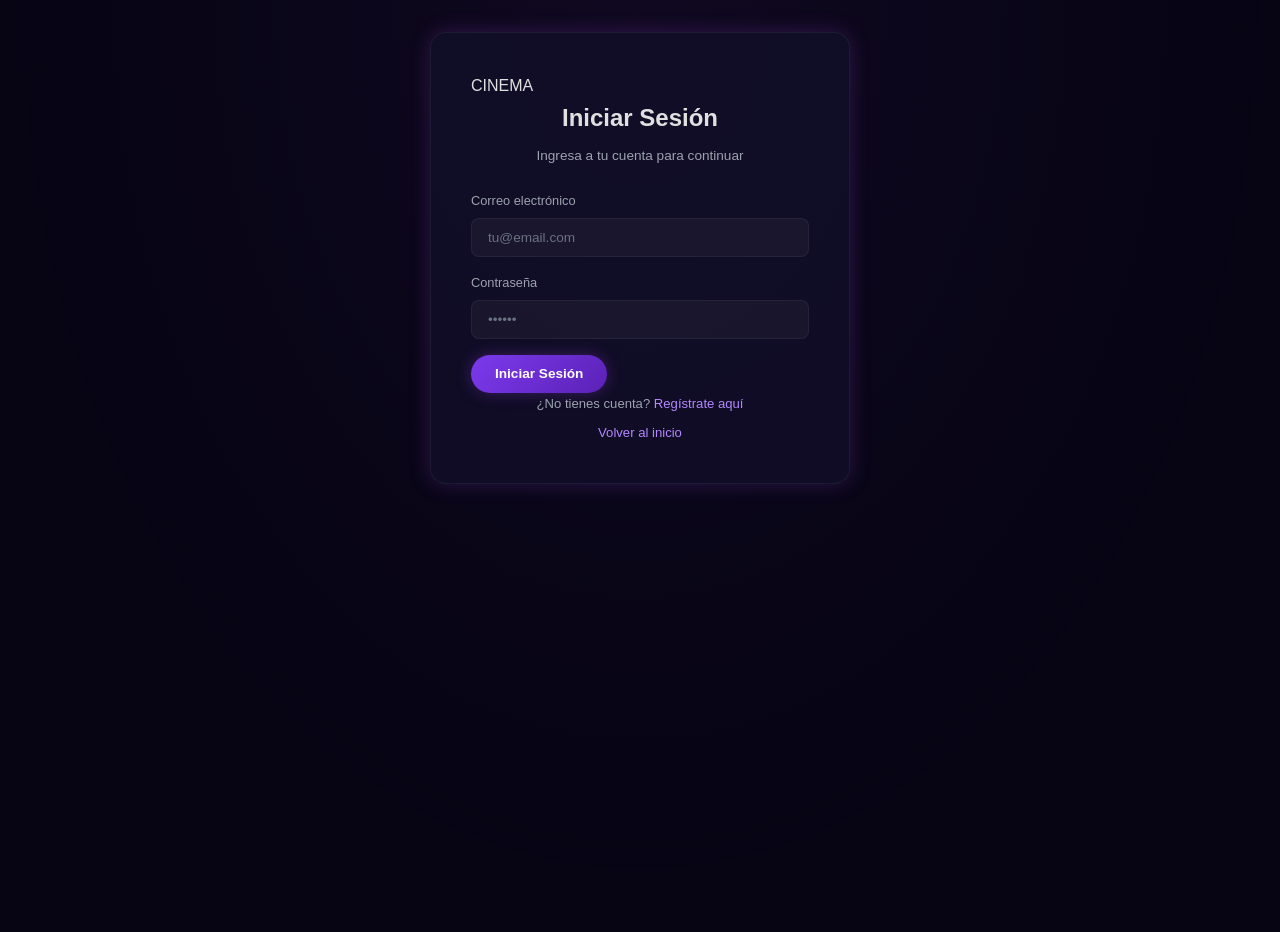
==== commit 3869ff87: ":hammer:fix:CSS repair and internal code structure" ====
--- a/admin.html
+++ b/admin.html
@@ -85,393 +85,10 @@
   <script src="js/config.js"></script>
   <script src="js/tmdb.js"></script>
   <script src="js/auth.js"></script>
+  <script src="js/lazyload.js"></script>
+  <script src="js/sanitize.js"></script>
+  <script src="js/components.js"></script>
   <script src="js/main.js"></script>
-  <script>
-    Auth.init();
-    updateNavAuth();
-    setupMobileNav();
-    setupNavbarScroll();
-
-    if (!Auth.isLoggedIn() || !Auth.isAdmin()) {
-      window.location.href = 'login.html';
-    }
-
-    let adminData = { rooms: [], functions: [], reservations: [], purchases: [], ratings: [] };
-
-    async function loadAdminData() {
-      try {
-        const [rooms, functions, reservations, purchases, ratings, tickets] = await Promise.all([
-          API.getRooms(),
-          API.getFunctions(),
-          API.getReservations(),
-          API.getPurchases(),
-          API.getRatings(),
-          API.getTickets()
-        ]);
-        adminData = { rooms, functions, reservations, purchases, ratings, tickets };
-        loadDashboard();
-      } catch (err) {
-        console.error('Admin data error:', err);
-      }
-    }
-
-    function switchSection(section) {
-      document.querySelectorAll('.admin-sidebar-link').forEach(l => l.classList.remove('active'));
-      document.querySelector(`[data-section="${section}"]`).classList.add('active');
-      document.querySelectorAll('#admin-sections > div').forEach(d => d.style.display = 'none');
-      document.getElementById(`section-${section}`).style.display = 'block';
-
-      if (section === 'dashboard') loadDashboard();
-      else if (section === 'functions') loadFunctionsAdmin();
-      else if (section === 'rooms') loadRoomsAdmin();
-      else if (section === 'reservations') loadReservationsAdmin();
-      else if (section === 'purchases') loadPurchasesAdmin();
-      else if (section === 'ratings') loadRatingsAdmin();
-
-      document.getElementById('admin-sidebar').classList.remove('open');
-    }
-
-    function loadDashboard() {
-      const totalRevenue = adminData.purchases.reduce((s, p) => s + p.total, 0);
-      const occupiedSeats = adminData.purchases.reduce((s, p) => s + p.quantity, 0) + adminData.reservations.reduce((s, r) => s + r.quantity, 0);
-      const todayFunctions = adminData.functions.filter(f => f.date === new Date().toISOString().split('T')[0]);
-
-      document.getElementById('section-dashboard').innerHTML = `
-        <div class="admin-page-header">
-          <h1 class="admin-page-title">Dashboard</h1>
-        </div>
-        <div class="admin-stats">
-          <div class="admin-stat-card">
-            <div class="admin-stat-icon" style="background:rgba(229,9,20,0.15)">
-              <svg viewBox="0 0 24 24" fill="none" stroke="var(--accent-red)" stroke-width="2"><rect x="2" y="7" width="20" height="14" rx="2"/><path d="M16 3h-8l-2 4h12z"/></svg>
-            </div>
-            <div>
-              <div class="admin-stat-value">${adminData.functions.length}</div>
-              <div class="admin-stat-label">Funciones</div>
-            </div>
-          </div>
-          <div class="admin-stat-card">
-            <div class="admin-stat-icon" style="background:rgba(0,114,215,0.15)">
-              <svg viewBox="0 0 24 24" fill="none" stroke="var(--tertiary-container)" stroke-width="2"><rect x="3" y="4" width="18" height="18" rx="2"/><line x1="16" y1="2" x2="16" y2="6"/><line x1="8" y1="2" x2="8" y2="6"/></svg>
-            </div>
-            <div>
-              <div class="admin-stat-value">${todayFunctions.length}</div>
-              <div class="admin-stat-label">Funciones Hoy</div>
-            </div>
-          </div>
-          <div class="admin-stat-card">
-            <div class="admin-stat-icon" style="background:rgba(255,152,0,0.15)">
-              <svg viewBox="0 0 24 24" fill="none" stroke="var(--seat-reserved)" stroke-width="2"><rect x="3" y="4" width="18" height="18" rx="2"/><path d="M16 2v4M8 2v4M3 10h18"/></svg>
-            </div>
-            <div>
-              <div class="admin-stat-value">${adminData.reservations.length}</div>
-              <div class="admin-stat-label">Reservas</div>
-            </div>
-          </div>
-          <div class="admin-stat-card">
-            <div class="admin-stat-icon" style="background:rgba(76,175,80,0.15)">
-              <svg viewBox="0 0 24 24" fill="none" stroke="var(--seat-available)" stroke-width="2"><circle cx="9" cy="21" r="1"/><circle cx="20" cy="21" r="1"/><path d="M1 1h4l2.68 13.39a2 2 0 0 0 2 1.61h9.72a2 2 0 0 0 2-1.61L23 6H6"/></svg>
-            </div>
-            <div>
-              <div class="admin-stat-value">${adminData.purchases.length}</div>
-              <div class="admin-stat-label">Compras</div>
-            </div>
-          </div>
-          <div class="admin-stat-card">
-            <div class="admin-stat-icon" style="background:rgba(255,215,0,0.15)">
-              <svg viewBox="0 0 24 24" fill="#ffd700" stroke="none"><path d="M12 2l3.09 6.26L22 9.27l-5 4.87 1.18 6.88L12 17.77l-6.18 3.25L7 14.14 2 9.27l6.91-1.01L12 2z"/></svg>
-            </div>
-            <div>
-              <div class="admin-stat-value">${adminData.ratings.length}</div>
-              <div class="admin-stat-label">Valoraciones</div>
-            </div>
-          </div>
-          <div class="admin-stat-card">
-            <div class="admin-stat-icon" style="background:rgba(229,9,20,0.15)">
-              <svg viewBox="0 0 24 24" fill="none" stroke="var(--accent-red)" stroke-width="2"><line x1="12" y1="1" x2="12" y2="23"/><path d="M17 5H9.5a3.5 3.5 0 0 0 0 7h5a3.5 3.5 0 0 1 0 7H6"/></svg>
-            </div>
-            <div>
-              <div class="admin-stat-value">${formatCurrency(totalRevenue)}</div>
-              <div class="admin-stat-label">Ingresos</div>
-            </div>
-          </div>
-        </div>
-      `;
-    }
-
-    async function loadFunctionsAdmin() {
-      const [functions, rooms] = await Promise.all([API.getFunctions(), API.getRooms()]);
-      let movieCache = {};
-
-      let rows = '';
-      for (const func of functions) {
-        if (!movieCache[func.movieId]) {
-          try {
-            movieCache[func.movieId] = await TMDB.getMovieDetails(func.movieId);
-          } catch {
-            movieCache[func.movieId] = { title: `Movie #${func.movieId}` };
-          }
-        }
-        const movie = movieCache[func.movieId];
-        const room = rooms.find(r => r.id === func.roomId);
-        rows += `<tr>
-          <td>${func.id}</td>
-          <td>${movie.title}</td>
-          <td>${room ? room.name : 'N/A'}</td>
-          <td>${formatDate(func.date)}</td>
-          <td>${func.time}</td>
-          <td>${formatCurrency(func.price)}</td>
-          <td>
-            <div class="table-actions">
-              <button class="table-btn edit" title="Editar" onclick="editFunction(${func.id})">✏️</button>
-              <button class="table-btn delete" title="Eliminar" onclick="deleteFunction(${func.id})">🗑️</button>
-            </div>
-          </td>
-        </tr>`;
-      }
-
-      document.getElementById('section-functions').innerHTML = `
-        <div class="admin-page-header">
-          <h1 class="admin-page-title">Gestión de Funciones</h1>
-          <button class="btn btn-primary btn-sm" onclick="createFunction()">+ Nueva Función</button>
-        </div>
-        <div style="overflow-x:auto">
-          <table class="admin-table">
-            <thead><tr><th>ID</th><th>Película</th><th>Sala</th><th>Fecha</th><th>Hora</th><th>Precio</th><th>Acciones</th></tr></thead>
-            <tbody>${rows}</tbody>
-          </table>
-        </div>
-      `;
-    }
-
-    async function createFunction() {
-      const rooms = await API.getRooms();
-      document.getElementById('modal-title').textContent = 'Crear Función';
-      document.getElementById('modal-body').innerHTML = `
-        <div class="form-group"><label>Película (TMDB ID)</label><input type="number" id="func-movieId" placeholder="Ej: 550"></div>
-        <div class="form-group"><label>Sala</label><select id="func-roomId">${rooms.map(r => `<option value="${r.id}">${r.name}</option>`).join('')}</select></div>
-        <div class="form-row">
-          <div class="form-group"><label>Fecha</label><input type="date" id="func-date"></div>
-          <div class="form-group"><label>Hora</label><input type="time" id="func-time"></div>
-        </div>
-        <div class="form-group"><label>Precio</label><input type="number" id="func-price" placeholder="12000"></div>
-      `;
-      document.getElementById('modal-footer').innerHTML = '<button class="btn btn-secondary btn-sm" onclick="closeAdminModal()">Cancelar</button><button class="btn btn-primary btn-sm" onclick="saveFunction()">Guardar</button>';
-      openAdminModal();
-    }
-
-    async function saveFunction() {
-      const data = {
-        movieId: parseInt(document.getElementById('func-movieId').value),
-        roomId: parseInt(document.getElementById('func-roomId').value),
-        date: document.getElementById('func-date').value,
-        time: document.getElementById('func-time').value,
-        price: parseInt(document.getElementById('func-price').value)
-      };
-      if (!data.movieId || !data.date || !data.time || !data.price) {
-        showToast('Completa todos los campos', 'warning');
-        return;
-      }
-      await API.createFunction(data);
-      closeAdminModal();
-      showToast('Función creada', 'success');
-      loadAdminData();
-      switchSection('functions');
-    }
-
-    async function deleteFunction(id) {
-      if (!confirm('¿Eliminar esta función?')) return;
-      await API.deleteFunction(id);
-      showToast('Función eliminada', 'success');
-      loadAdminData();
-      switchSection('functions');
-    }
-
-    async function loadRoomsAdmin() {
-      const rooms = await API.getRooms();
-      let rows = '';
-      for (const room of rooms) {
-        const seats = await API.getSeats(room.id);
-        rows += `<tr>
-          <td>${room.id}</td>
-          <td>${room.name}</td>
-          <td>${room.capacity}</td>
-          <td><span class="badge badge-info">${room.type}</span></td>
-          <td>${seats.length}</td>
-          <td>
-            <div class="table-actions">
-              <button class="table-btn edit" title="Editar" onclick="editRoom(${room.id})">✏️</button>
-              <button class="table-btn delete" title="Eliminar" onclick="deleteRoom(${room.id})">🗑️</button>
-            </div>
-          </td>
-        </tr>`;
-      }
-
-      document.getElementById('section-rooms').innerHTML = `
-        <div class="admin-page-header">
-          <h1 class="admin-page-title">Gestión de Salas</h1>
-          <button class="btn btn-primary btn-sm" onclick="createRoom()">+ Nueva Sala</button>
-        </div>
-        <div style="overflow-x:auto">
-          <table class="admin-table">
-            <thead><tr><th>ID</th><th>Nombre</th><th>Capacidad</th><th>Tipo</th><th>Asientos</th><th>Acciones</th></tr></thead>
-            <tbody>${rows}</tbody>
-          </table>
-        </div>
-      `;
-    }
-
-    function createRoom() {
-      document.getElementById('modal-title').textContent = 'Crear Sala';
-      document.getElementById('modal-body').innerHTML = `
-        <div class="form-group"><label>Nombre</label><input type="text" id="room-name" placeholder="Sala 5"></div>
-        <div class="form-group"><label>Capacidad</label><input type="number" id="room-capacity" placeholder="48"></div>
-        <div class="form-group"><label>Tipo</label><select id="room-type"><option value="standard">Standard</option><option value="3D">3D</option><option value="VIP">VIP</option></select></div>
-      `;
-      document.getElementById('modal-footer').innerHTML = '<button class="btn btn-secondary btn-sm" onclick="closeAdminModal()">Cancelar</button><button class="btn btn-primary btn-sm" onclick="saveRoom()">Guardar</button>';
-      openAdminModal();
-    }
-
-    async function saveRoom() {
-      const name = document.getElementById('room-name').value.trim();
-      const capacity = parseInt(document.getElementById('room-capacity').value);
-      const type = document.getElementById('room-type').value;
-      if (!name || !capacity) { showToast('Completa todos los campos', 'warning'); return; }
-      await API.createRoom({ name, capacity, type });
-      closeAdminModal();
-      showToast('Sala creada', 'success');
-      loadAdminData();
-      switchSection('rooms');
-    }
-
-    async function deleteRoom(id) {
-      if (!confirm('¿Eliminar esta sala?')) return;
-      await API.deleteRoom(id);
-      showToast('Sala eliminada', 'success');
-      loadAdminData();
-      switchSection('rooms');
-    }
-
-    function editRoom(id) { showToast('Edición de sala (funcionalidad extendida)', 'info'); }
-    function editFunction(id) { showToast('Edición de función (funcionalidad extendida)', 'info'); }
-
-    async function loadReservationsAdmin() {
-      const [reservations, functions, rooms] = await Promise.all([API.getReservations(), API.getFunctions(), API.getRooms()]);
-      let movieCache = {};
-      let rows = '';
-
-      for (const res of reservations) {
-        const func = functions.find(f => f.id === res.functionId);
-        if (!func) continue;
-        if (!movieCache[func.movieId]) {
-          try { movieCache[func.movieId] = await TMDB.getMovieDetails(func.movieId); } catch { movieCache[func.movieId] = { title: `#${func.movieId}` }; }
-        }
-        const room = rooms.find(r => r.id === func.roomId);
-        rows += `<tr>
-          <td>${res.id}</td>
-          <td>${res.userId}</td>
-          <td>${movieCache[func.movieId].title}</td>
-          <td>${formatDate(func.date)} ${func.time}</td>
-          <td>${room ? room.name : 'N/A'}</td>
-          <td>${res.quantity}</td>
-          <td>${formatCurrency(res.total)}</td>
-          <td><span class="badge badge-${res.status === 'confirmed' ? 'success' : 'warning'}">${res.status}</span></td>
-        </tr>`;
-      }
-
-      document.getElementById('section-reservations').innerHTML = `
-        <div class="admin-page-header"><h1 class="admin-page-title">Reservas</h1></div>
-        <div style="overflow-x:auto">
-          <table class="admin-table">
-            <thead><tr><th>ID</th><th>Usuario</th><th>Película</th><th>Función</th><th>Sala</th><th>Cant.</th><th>Total</th><th>Estado</th></tr></thead>
-            <tbody>${rows}</tbody>
-          </table>
-        </div>
-      `;
-    }
-
-    async function loadPurchasesAdmin() {
-      const [purchases, functions, rooms] = await Promise.all([API.getPurchases(), API.getFunctions(), API.getRooms()]);
-      let movieCache = {};
-      let rows = '';
-
-      for (const pur of purchases) {
-        const func = functions.find(f => f.id === pur.functionId);
-        if (!func) continue;
-        if (!movieCache[func.movieId]) {
-          try { movieCache[func.movieId] = await TMDB.getMovieDetails(func.movieId); } catch { movieCache[func.movieId] = { title: `#${func.movieId}` }; }
-        }
-        const room = rooms.find(r => r.id === func.roomId);
-        rows += `<tr>
-          <td>${pur.id}</td>
-          <td>${pur.buyerName || 'N/A'}</td>
-          <td>${movieCache[func.movieId].title}</td>
-          <td>${formatDate(func.date)} ${func.time}</td>
-          <td>${room ? room.name : 'N/A'}</td>
-          <td>${pur.quantity}</td>
-          <td>${formatCurrency(pur.total)}</td>
-          <td><span class="badge badge-success">${pur.status}</span></td>
-        </tr>`;
-      }
-
-      document.getElementById('section-purchases').innerHTML = `
-        <div class="admin-page-header"><h1 class="admin-page-title">Compras</h1></div>
-        <div style="overflow-x:auto">
-          <table class="admin-table">
-            <thead><tr><th>ID</th><th>Cliente</th><th>Película</th><th>Función</th><th>Sala</th><th>Cant.</th><th>Total</th><th>Estado</th></tr></thead>
-            <tbody>${rows}</tbody>
-          </table>
-        </div>
-      `;
-    }
-
-    async function loadRatingsAdmin() {
-      const ratings = await API.getRatings();
-      let movieCache = {};
-      let rows = '';
-
-      for (const r of ratings) {
-        if (!movieCache[r.movieId]) {
-          try { movieCache[r.movieId] = await TMDB.getMovieDetails(r.movieId); } catch { movieCache[r.movieId] = { title: `#${r.movieId}` }; }
-        }
-        rows += `<tr>
-          <td>${r.id}</td>
-          <td>${r.userId}</td>
-          <td>${movieCache[r.movieId].title}</td>
-          <td>${'★'.repeat(r.rating)}${'☆'.repeat(5-r.rating)}</td>
-          <td>${r.comment || '-'}</td>
-        </tr>`;
-      }
-
-      document.getElementById('section-ratings').innerHTML = `
-        <div class="admin-page-header"><h1 class="admin-page-title">Valoraciones</h1></div>
-        <div style="overflow-x:auto">
-          <table class="admin-table">
-            <thead><tr><th>ID</th><th>Usuario</th><th>Película</th><th>Rating</th><th>Comentario</th></tr></thead>
-            <tbody>${rows}</tbody>
-          </table>
-        </div>
-      `;
-    }
-
-    function openAdminModal() {
-      const modal = document.getElementById('admin-modal');
-      modal.style.display = 'flex';
-      requestAnimationFrame(() => modal.classList.add('active'));
-    }
-
-    function closeAdminModal() {
-      const modal = document.getElementById('admin-modal');
-      modal.classList.remove('active');
-      setTimeout(() => modal.style.display = 'none', 300);
-    }
-
-    // Mobile sidebar toggle
-    if (window.innerWidth <= 1024) {
-      document.getElementById('sidebar-toggle').style.display = 'block';
-    }
-
-    loadAdminData();
-  </script>
+  <script src="js/pages/admin.js"></script>
 </body>
 </html>
--- a/css/styles.css
+++ b/css/styles.css
@@ -1,30 +1,64 @@
 * { margin: 0; padding: 0; box-sizing: border-box; }
 
+@import url('https://fonts.googleapis.com/css2?family=Inter:wght@300;400;500;600;700&display=swap');
+
 :root {
-  --surface-dim: #131313;
-  --surface-bright: #3a3939;
-  --surface-card: #1a1a1a;
-  --surface-card-hover: #222222;
-  --primary: #ffb4aa;
-  --on-primary: #690003;
-  --on-primary-container: #fff7f6;
-  --on-background: #e5e2e1;
-  --on-background-dim: #9e9e9e;
-  --outline-variant: #5e3f3b;
-  --tertiary-container: #0072d7;
-  --accent-red: #e50914;
-  --accent-red-dark: #b20710;
-  --seat-available: #4caf50;
-  --seat-selected: #2196f3;
-  --seat-reserved: #ff9800;
-  --seat-sold: #616161;
-  --font-heading: 'Segoe UI', 'Helvetica Neue', Arial, sans-serif;
-  --font-body: 'Segoe UI', 'Helvetica Neue', Arial, sans-serif;
+  /* Galaxy Palette */
+  --g-900: #070514;
+  --g-800: #0a0b10;
+  --g-700: #13112c;
+  --g-600: #1e2140;
+  --g-500: #2a2d52;
+  --g-400: #3d3d6b;
+  --g-300: #6b7280;
+  --g-purple: #7c3aed;
+  --g-purple-light: #a855f7;
+  --g-purple-glow: rgba(168, 85, 247, 0.6);
+  --g-purple-dim: rgba(126, 56, 183, 0.2);
+  --g-cyan: #00f0ff;
+  --g-cyan-glow: rgba(0, 240, 255, 0.5);
+  --g-cyan-dim: rgba(0, 240, 255, 0.15);
+  --g-neon: #b388ff;
+  --g-text: #e0e0e0;
+  --g-text-dim: #9ca3af;
+  --g-text-muted: #6b7280;
+  --g-border: rgba(255, 255, 255, 0.06);
+  --g-border-accent: rgba(126, 56, 183, 0.3);
+  --g-success: #22c55e;
+  --g-warning: #f59e0b;
+  --g-danger: #ef4444;
+
+  /* Semantic */
+  --primary: var(--g-purple);
+  --primary-hover: var(--g-purple-light);
+  --on-primary: #ffffff;
+  --on-background: var(--g-text);
+  --on-background-dim: var(--g-text-dim);
+  --surface-card: rgba(19, 17, 44, 0.7);
+  --surface-card-hover: rgba(30, 33, 64, 0.8);
+  --accent-red: var(--g-danger);
+  --tertiary-container: var(--g-cyan);
+  --seat-available: var(--g-500);
+  --seat-selected: var(--g-purple-light);
+  --seat-reserved: var(--g-warning);
+  --seat-sold: var(--g-400);
+
+  /* Fonts */
+  --font-heading: 'Inter', 'Segoe UI', sans-serif;
+  --font-body: 'Inter', 'Segoe UI', sans-serif;
+
+  /* Radius */
   --radius: 12px;
   --radius-sm: 8px;
   --radius-lg: 16px;
-  --shadow: 0 4px 20px rgba(0,0,0,0.4);
-  --shadow-lg: 0 8px 40px rgba(0,0,0,0.6);
+  --radius-xl: 24px;
+
+  /* Shadows */
+  --shadow: 0 4px 20px rgba(0, 0, 0, 0.4);
+  --shadow-lg: 0 8px 40px rgba(0, 0, 0, 0.6);
+  --shadow-glow: 0 0 20px rgba(126, 56, 183, 0.3);
+  --shadow-cyan-glow: 0 0 15px rgba(0, 240, 255, 0.2);
+
   --transition: all 0.3s ease;
 }
 
@@ -32,44 +66,54 @@
 
 body {
   font-family: var(--font-body);
-  background-color: var(--surface-dim);
-  color: var(--on-background);
+  background-color: var(--g-900);
+  color: var(--g-text);
   min-height: 100vh;
   line-height: 1.6;
   -webkit-font-smoothing: antialiased;
+  overflow-x: hidden;
+  position: relative;
+}
+
+body::before {
+  content: '';
+  position: fixed;
+  top: 0; left: 0;
+  width: 100%; height: 100%;
+  background: radial-gradient(ellipse at 50% 0%, rgba(126, 56, 183, 0.08) 0%, transparent 70%);
+  pointer-events: none;
+  z-index: -1;
 }
 
 a { color: inherit; text-decoration: none; }
-
 img { max-width: 100%; display: block; }
-
-button {
-  cursor: pointer;
-  border: none;
-  outline: none;
-  font-family: var(--font-body);
-}
-
-input, select, textarea {
-  font-family: var(--font-body);
-  outline: none;
-}
-
-::-webkit-scrollbar { width: 8px; }
-::-webkit-scrollbar-track { background: var(--surface-dim); }
-::-webkit-scrollbar-thumb { background: var(--surface-bright); border-radius: 4px; }
-::-webkit-scrollbar-thumb:hover { background: #555; }
+button { cursor: pointer; border: none; outline: none; font-family: var(--font-body); }
+input, select, textarea { font-family: var(--font-body); outline: none; }
+
+/* Scrollbar */
+::-webkit-scrollbar { width: 6px; }
+::-webkit-scrollbar-track { background: var(--g-800); }
+::-webkit-scrollbar-thumb { background: var(--g-500); border-radius: 3px; }
+::-webkit-scrollbar-thumb:hover { background: var(--g-purple); }
+
+/* ===================== GLASS PANEL ===================== */
+.glass {
+  background: rgba(19, 17, 44, 0.6);
+  backdrop-filter: blur(12px);
+  -webkit-backdrop-filter: blur(12px);
+  border: 1px solid var(--g-border);
+  box-shadow: 0 8px 32px rgba(0, 0, 0, 0.37);
+}
 
 /* ===================== NAVBAR ===================== */
 .navbar {
   position: fixed;
-  top: 0;
-  left: 0;
-  right: 0;
+  top: 0; left: 0; right: 0;
   z-index: 1000;
-  background: rgba(19, 19, 19, 0.95);
+  background: rgba(10, 11, 16, 0.85);
   backdrop-filter: blur(20px);
-  border-bottom: 1px solid rgba(255,180,170,0.1);
+  -webkit-backdrop-filter: blur(20px);
+  border-bottom: 1px solid var(--g-border);
   padding: 0 2rem;
   height: 70px;
   display: flex;
@@ -79,17 +123,18 @@
 }
 
 .navbar.scrolled {
-  background: rgba(19, 19, 19, 0.98);
-  box-shadow: 0 2px 20px rgba(0,0,0,0.5);
+  background: rgba(10, 11, 16, 0.95);
+  box-shadow: 0 4px 30px rgba(0, 0, 0, 0.5);
 }
 
 .nav-brand {
   font-family: var(--font-heading);
-  font-size: 1.5rem;
+  font-size: 1.4rem;
   font-weight: 700;
-  color: var(--accent-red);
-  letter-spacing: 2px;
+  color: var(--g-neon);
+  letter-spacing: 0.2em;
   text-transform: uppercase;
+  text-shadow: 0 0 10px rgba(179, 136, 255, 0.5);
 }
 
 .nav-links {
@@ -100,27 +145,32 @@
 }
 
 .nav-links a {
-  color: var(--on-background-dim);
-  font-size: 0.9rem;
+  font-size: 0.85rem;
   font-weight: 500;
+  color: var(--g-text-dim);
   transition: var(--transition);
   position: relative;
+  padding: 0.3rem 0;
+}
+
+.nav-links a::after {
+  content: '';
+  position: absolute;
+  bottom: -2px; left: 0;
+  width: 0; height: 2px;
+  background: var(--g-neon);
+  transition: width 0.3s ease;
+  box-shadow: 0 0 8px var(--g-purple-glow);
 }
 
 .nav-links a:hover,
 .nav-links a.active {
-  color: var(--primary);
-}
-
+  color: var(--g-neon);
+}
+
+.nav-links a:hover::after,
 .nav-links a.active::after {
-  content: '';
-  position: absolute;
-  bottom: -4px;
-  left: 0;
-  right: 0;
-  height: 2px;
-  background: var(--accent-red);
-  border-radius: 1px;
+  width: 100%;
 }
 
 .nav-actions {
@@ -129,70 +179,73 @@
   gap: 1rem;
 }
 
-.nav-btn {
-  background: transparent;
-  color: var(--on-background);
-  padding: 0.5rem;
+.nav-user {
+  display: flex;
+  align-items: center;
+  gap: 0.6rem;
+  cursor: pointer;
+  padding: 0.4rem 0.8rem;
+  border-radius: 50px;
+  transition: var(--transition);
+}
+
+.nav-user:hover { background: rgba(255, 255, 255, 0.05); }
+
+.nav-user-avatar {
+  width: 34px; height: 34px;
   border-radius: 50%;
-  transition: var(--transition);
+  background: linear-gradient(135deg, var(--g-purple), var(--g-cyan));
   display: flex;
   align-items: center;
   justify-content: center;
-}
-
-.nav-btn:hover { background: rgba(255,255,255,0.1); }
-
-.nav-btn svg { width: 20px; height: 20px; }
-
-.nav-user {
-  display: flex;
-  align-items: center;
-  gap: 0.5rem;
-  padding: 0.4rem 1rem;
-  border-radius: 50px;
-  background: rgba(255,255,255,0.05);
-  cursor: pointer;
-  transition: var(--transition);
-}
-
-.nav-user:hover { background: rgba(255,255,255,0.1); }
-
-.nav-user-avatar {
-  width: 32px;
-  height: 32px;
-  border-radius: 50%;
-  background: var(--accent-red);
-  display: flex;
-  align-items: center;
-  justify-content: center;
+  font-size: 0.75rem;
+  font-weight: 700;
   color: white;
-  font-weight: 600;
-  font-size: 0.8rem;
+  box-shadow: 0 0 10px var(--g-purple-glow);
 }
 
 .nav-user-name {
   font-size: 0.85rem;
   font-weight: 500;
+  color: var(--g-text);
 }
 
 .nav-mobile-toggle {
   display: none;
-  background: transparent;
-  color: var(--on-background);
+  background: none;
+  color: var(--g-text);
   font-size: 1.5rem;
-  cursor: pointer;
+  padding: 0.5rem;
+}
+
+.nav-links-link {
+  font-size: 0.8rem;
+  color: var(--g-neon) !important;
+}
+
+/* ===================== CONTAINER ===================== */
+.container {
+  max-width: 1200px;
+  margin: 0 auto;
+  padding: 0 2rem;
+}
+
+.page-content {
+  padding-top: 90px;
+  min-height: 100vh;
 }
 
 /* ===================== HERO ===================== */
 .hero {
   position: relative;
-  height: 80vh;
+  height: 70vh;
   min-height: 500px;
   display: flex;
   align-items: flex-end;
-  padding: 4rem 3rem;
+  padding: 3rem;
   margin-top: 70px;
   overflow: hidden;
+  border-radius: 0 0 var(--radius-xl) var(--radius-xl);
 }
 
 .hero-bg {
@@ -200,7 +253,8 @@
   inset: 0;
   background-size: cover;
   background-position: center top;
-  transition: opacity 1s ease;
+  opacity: 0.5;
+  transition: opacity 0.5s ease;
 }
 
 .hero-bg::after {
@@ -209,30 +263,30 @@
   inset: 0;
   background: linear-gradient(
     to top,
-    var(--surface-dim) 0%,
-    rgba(19,19,19,0.8) 40%,
-    rgba(19,19,19,0.3) 70%,
-    rgba(19,19,19,0.5) 100%
+    var(--g-900) 0%,
+    rgba(10, 11, 16, 0.85) 40%,
+    rgba(10, 11, 16, 0.3) 100%
   );
 }
 
 .hero-content {
   position: relative;
   z-index: 2;
-  max-width: 700px;
+  max-width: 600px;
 }
 
 .hero-tag {
   display: inline-block;
-  background: var(--accent-red);
+  background: linear-gradient(135deg, var(--g-purple), var(--g-cyan));
   color: white;
   padding: 0.3rem 1rem;
   border-radius: 50px;
-  font-size: 0.75rem;
-  font-weight: 600;
+  font-size: 0.7rem;
+  font-weight: 700;
   text-transform: uppercase;
-  letter-spacing: 1px;
+  letter-spacing: 0.1em;
   margin-bottom: 1rem;
+  box-shadow: var(--shadow-glow);
 }
 
 .hero-title {
@@ -241,53 +295,42 @@
   font-weight: 700;
   line-height: 1.1;
   margin-bottom: 1rem;
-  color: white;
+  text-transform: uppercase;
+  letter-spacing: 0.05em;
+  text-shadow: 0 0 20px rgba(179, 136, 255, 0.3);
 }
 
 .hero-meta {
   display: flex;
   align-items: center;
-  gap: 1.5rem;
+  gap: 1rem;
+  margin-bottom: 0.8rem;
+}
+
+.hero-rating {
+  color: #ffd700;
+  font-weight: 600;
+  font-size: 0.95rem;
+}
+
+.hero-info {
+  display: flex;
+  align-items: center;
+  gap: 0.5rem;
+  color: var(--g-text-dim);
+  font-size: 0.85rem;
+}
+
+.hero-genres {
+  display: flex;
+  gap: 0.4rem;
   margin-bottom: 1rem;
   flex-wrap: wrap;
 }
 
-.hero-rating {
-  display: flex;
-  align-items: center;
-  gap: 0.3rem;
-  color: #ffd700;
-  font-weight: 600;
-}
-
-.hero-info {
-  display: flex;
-  align-items: center;
-  gap: 1rem;
-  color: var(--on-background-dim);
+.hero-desc {
+  color: var(--g-text-dim);
   font-size: 0.9rem;
-}
-
-.hero-info span { display: flex; align-items: center; gap: 0.3rem; }
-
-.hero-genres {
-  display: flex;
-  gap: 0.5rem;
-  flex-wrap: wrap;
-  margin-bottom: 1rem;
-}
-
-.genre-tag {
-  background: rgba(255,255,255,0.1);
-  padding: 0.25rem 0.75rem;
-  border-radius: 50px;
-  font-size: 0.75rem;
-  color: var(--on-background-dim);
-}
-
-.hero-desc {
-  color: var(--on-background-dim);
-  font-size: 0.95rem;
   line-height: 1.7;
   margin-bottom: 1.5rem;
   display: -webkit-box;
@@ -299,7 +342,6 @@
 .hero-actions {
   display: flex;
   gap: 1rem;
-  flex-wrap: wrap;
 }
 
 /* ===================== BUTTONS ===================== */
@@ -307,115 +349,159 @@
   display: inline-flex;
   align-items: center;
   gap: 0.5rem;
-  padding: 0.8rem 1.8rem;
-  border-radius: var(--radius);
+  padding: 0.7rem 1.5rem;
+  border-radius: 50px;
+  font-size: 0.85rem;
   font-weight: 600;
-  font-size: 0.9rem;
   transition: var(--transition);
-  white-space: nowrap;
+  border: none;
+  cursor: pointer;
+  text-decoration: none;
 }
 
 .btn-primary {
-  background: var(--accent-red);
+  background: linear-gradient(135deg, var(--g-purple), #5b21b6);
   color: white;
+  box-shadow: 0 0 15px rgba(126, 56, 183, 0.4);
 }
 
 .btn-primary:hover {
-  background: var(--accent-red-dark);
+  box-shadow: 0 0 25px rgba(126, 56, 183, 0.7);
   transform: translateY(-2px);
-  box-shadow: 0 4px 15px rgba(229,9,20,0.4);
 }
 
 .btn-secondary {
-  background: rgba(255,255,255,0.1);
-  color: var(--on-background);
-  border: 1px solid rgba(255,255,255,0.15);
+  background: rgba(255, 255, 255, 0.08);
+  color: var(--g-text);
+  border: 1px solid var(--g-border);
+  backdrop-filter: blur(8px);
 }
 
 .btn-secondary:hover {
-  background: rgba(255,255,255,0.15);
-  transform: translateY(-2px);
+  background: rgba(255, 255, 255, 0.12);
+  border-color: rgba(255, 255, 255, 0.15);
 }
 
 .btn-outline {
   background: transparent;
-  color: var(--primary);
-  border: 1px solid var(--primary);
+  color: var(--g-neon);
+  border: 1px solid var(--g-border-accent);
 }
 
 .btn-outline:hover {
-  background: var(--primary);
-  color: var(--on-primary);
-}
-
-.btn-sm {
-  padding: 0.5rem 1.2rem;
-  font-size: 0.8rem;
-}
-
-.btn-lg {
-  padding: 1rem 2.5rem;
-  font-size: 1rem;
-}
-
-.btn:disabled {
-  opacity: 0.4;
-  cursor: not-allowed;
-  transform: none !important;
-}
-
-/* ===================== CONTAINER ===================== */
-.container {
-  max-width: 1300px;
-  margin: 0 auto;
-  padding: 0 2rem;
-}
-
+  background: var(--g-purple-dim);
+  border-color: var(--g-purple);
+}
+
+.fav-btn svg {
+  transition: all 0.3s ease;
+}
+
+.btn-secondary.fav-btn.active {
+  background: rgba(168, 85, 247, 0.15) !important;
+  border: 1px solid var(--g-purple) !important;
+  color: var(--g-purple-light) !important;
+  box-shadow: 0 0 12px rgba(168, 85, 247, 0.3), inset 0 0 12px rgba(168, 85, 247, 0.1);
+}
+
+.btn-secondary.fav-btn.active svg {
+  fill: var(--g-purple-light) !important;
+  stroke: var(--g-purple-light) !important;
+  filter: drop-shadow(0 0 6px rgba(168, 85, 247, 0.5));
+}
+
+.btn-danger {
+  background: rgba(239, 68, 68, 0.15);
+  color: var(--g-danger);
+  border: 1px solid rgba(239, 68, 68, 0.3);
+}
+
+.btn-danger:hover {
+  background: rgba(239, 68, 68, 0.25);
+}
+
+.btn-sm { padding: 0.5rem 1rem; font-size: 0.78rem; }
+.btn-lg { padding: 0.9rem 2rem; font-size: 0.95rem; }
+
+/* ===================== GENRE TAGS ===================== */
+.genre-tag {
+  display: inline-block;
+  padding: 0.25rem 0.7rem;
+  border: 1px solid var(--g-border-accent);
+  border-radius: 50px;
+  font-size: 0.7rem;
+  font-weight: 500;
+  color: var(--g-purple-light);
+  background: var(--g-purple-dim);
+}
+
+/* ===================== SECTIONS ===================== */
 .section {
-  padding: 4rem 0;
+  padding: 3rem 0;
 }
 
 .section-header {
   display: flex;
   align-items: center;
   justify-content: space-between;
-  margin-bottom: 2rem;
+  margin-bottom: 1.5rem;
 }
 
 .section-title {
   font-family: var(--font-heading);
-  font-size: 1.8rem;
+  font-size: 1.3rem;
   font-weight: 700;
+  color: var(--g-text);
+  display: flex;
+  align-items: center;
+  gap: 0.5rem;
+}
+
+.section-title::after {
+  content: '';
+  flex: 1;
+  height: 1px;
+  background: linear-gradient(to right, var(--g-neon), transparent);
+  opacity: 0.3;
+  margin-left: 1rem;
 }
 
 .section-subtitle {
-  color: var(--on-background-dim);
-  font-size: 0.9rem;
-  margin-top: 0.3rem;
+  font-size: 0.85rem;
+  color: var(--g-text-dim);
+  margin-top: 0.2rem;
 }
 
 .view-all {
-  color: var(--accent-red);
-  font-size: 0.9rem;
+  font-size: 0.8rem;
+  color: var(--g-neon);
   font-weight: 500;
   transition: var(--transition);
 }
 
-.view-all:hover { color: var(--primary); }
-
-/* ===================== CARDS ===================== */
+.view-all:hover { color: var(--g-purple-light); }
+
+/* ===================== MOVIE CARDS ===================== */
+.movie-grid {
+  display: grid;
+  grid-template-columns: repeat(auto-fill, minmax(180px, 1fr));
+  gap: 1.5rem;
+}
+
 .movie-card {
+  border-radius: var(--radius-lg);
+  overflow: hidden;
+  cursor: pointer;
+  transition: all 0.4s ease;
+  background: var(--surface-card);
+  border: 1px solid var(--g-border);
   position: relative;
-  border-radius: var(--radius);
-  overflow: hidden;
-  background: var(--surface-card);
-  transition: var(--transition);
-  cursor: pointer;
 }
 
 .movie-card:hover {
   transform: translateY(-8px);
-  box-shadow: var(--shadow-lg);
+  box-shadow: 0 0 20px rgba(126, 56, 183, 0.4);
+  border-color: var(--g-border-accent);
 }
 
 .movie-card-poster {
@@ -425,637 +511,814 @@
 }
 
 .movie-card-poster img {
-  width: 100%;
-  height: 100%;
+  width: 100%; height: 100%;
   object-fit: cover;
-  transition: transform 0.5s ease;
+  opacity: 0.85;
+  transition: all 0.5s ease;
 }
 
 .movie-card:hover .movie-card-poster img {
-  transform: scale(1.05);
-}
-
-.movie-card-overlay {
+  opacity: 1;
+  transform: scale(1.08);
+}
+
+.movie-card-poster::after {
+  content: '';
   position: absolute;
   inset: 0;
-  background: linear-gradient(to top, rgba(0,0,0,0.9) 0%, transparent 50%);
+  background: linear-gradient(to top, rgba(7, 5, 20, 0.9) 0%, transparent 60%);
+}
+
+.quick-view {
+  position: absolute;
+  inset: 0;
+  background: rgba(7, 5, 20, 0.85);
+  backdrop-filter: blur(4px);
+  display: flex;
+  flex-direction: column;
+  align-items: center;
+  justify-content: center;
+  gap: 0.8rem;
   opacity: 0;
   transition: var(--transition);
+  z-index: 2;
+  padding: 1rem;
+}
+
+.movie-card:hover .quick-view { opacity: 1; }
+
+.quick-view-title {
+  font-size: 0.9rem;
+  font-weight: 600;
+  text-align: center;
+  color: white;
+}
+
+.quick-view-btn {
+  padding: 0.4rem 1rem;
+  border-radius: 50px;
+  font-size: 0.72rem;
+  font-weight: 600;
+  background: linear-gradient(135deg, var(--g-purple), #5b21b6);
+  color: white;
+  transition: var(--transition);
+  box-shadow: 0 0 10px var(--g-purple-glow);
+}
+
+.movie-card-info {
+  padding: 0.8rem 1rem 1rem;
+  position: relative;
+  z-index: 1;
+}
+
+.movie-card-title {
+  font-family: var(--font-heading);
+  font-size: 0.85rem;
+  font-weight: 600;
+  white-space: nowrap;
+  overflow: hidden;
+  text-overflow: ellipsis;
+  margin-bottom: 0.3rem;
+}
+
+.movie-card-meta {
+  display: flex;
+  align-items: center;
+  justify-content: space-between;
+  font-size: 0.75rem;
+  color: var(--g-text-dim);
+}
+
+.movie-card-rating {
+  color: #ffd700;
+  font-weight: 600;
+}
+
+/* ===================== FUNCTION CARDS ===================== */
+.function-card {
+  display: flex;
+  align-items: center;
+  gap: 1.2rem;
+  padding: 1rem 1.2rem;
+  background: var(--surface-card);
+  border: 1px solid var(--g-border);
+  border-radius: var(--radius);
+  cursor: pointer;
+  transition: var(--transition);
+}
+
+.function-card:hover {
+  background: var(--surface-card-hover);
+  border-color: var(--g-border-accent);
+  box-shadow: var(--shadow-glow);
+}
+
+.function-date {
+  text-align: center;
+  min-width: 50px;
+}
+
+.function-date-day {
+  font-size: 1.5rem;
+  font-weight: 700;
+  color: var(--g-neon);
+  line-height: 1;
+}
+
+.function-date-month {
+  font-size: 0.7rem;
+  color: var(--g-text-dim);
+  text-transform: uppercase;
+}
+
+.function-time {
+  font-size: 1rem;
+  font-weight: 600;
+  color: var(--g-text);
+  min-width: 50px;
+}
+
+.function-room {
+  flex: 1;
+}
+
+.function-room-name {
+  display: block;
+  font-size: 0.85rem;
+  font-weight: 600;
+}
+
+.function-room-type {
+  display: block;
+  font-size: 0.72rem;
+  color: var(--g-text-dim);
+}
+
+.function-price {
+  font-size: 0.95rem;
+  font-weight: 700;
+  color: var(--g-neon);
+}
+
+/* ===================== SEATS ===================== */
+.seat-layout-grid {
+  display: grid;
+  grid-template-columns: 1fr 320px;
+  gap: 2rem;
+  align-items: start;
+}
+
+.seat-map-container {
+  background: linear-gradient(180deg, rgba(19, 17, 44, 0.8) 0%, rgba(10, 11, 16, 0.95) 100%);
+  border: 1px solid var(--g-border);
+  border-radius: var(--radius-lg);
+  padding: 2rem;
+  position: relative;
+  overflow: hidden;
+}
+
+/* Screen */
+.seat-screen {
+  text-align: center;
+  padding: 0.8rem 3rem;
+  margin-bottom: 2.5rem;
+  font-size: 0.65rem;
+  font-weight: 700;
+  letter-spacing: 0.3em;
+  color: var(--g-cyan);
+  background: linear-gradient(180deg, rgba(0, 240, 255, 0.1) 0%, transparent 100%);
+  border-top: 2px solid var(--g-cyan);
+  border-radius: 50% 50% 0 0 / 100% 100% 0 0;
+  box-shadow: 0 -8px 30px rgba(0, 240, 255, 0.15), 0 -2px 10px rgba(0, 240, 255, 0.1);
+  position: relative;
+  max-width: 50%;
+  margin-left: auto;
+  margin-right: auto;
+}
+
+.seat-screen::after {
+  content: '';
+  position: absolute;
+  top: -1px; left: 5%; right: 5%;
+  height: 1px;
+  background: linear-gradient(90deg, transparent, rgba(0, 240, 255, 0.5), transparent);
+  filter: blur(2px);
+}
+
+/* Rows */
+.seat-rows {
+  display: flex;
+  flex-direction: column;
+  gap: 3px;
+  align-items: center;
+}
+
+.seat-row {
   display: flex;
   align-items: flex-end;
-  padding: 1rem;
-}
-
-.movie-card:hover .movie-card-overlay { opacity: 1; }
-
-.movie-card-info {
-  padding: 1rem;
-}
-
-.movie-card-title {
+  gap: 3px;
+}
+
+.seat-row-label {
+  width: 20px;
+  text-align: center;
+  font-size: 0.6rem;
+  font-weight: 700;
+  color: var(--g-text-muted);
+  text-transform: uppercase;
+  padding-bottom: 6px;
+}
+
+/* ===================== CINEMA CHAIR ===================== */
+.seat {
+  width: 22px;
+  height: 28px;
+  cursor: pointer;
+  position: relative;
+  display: flex;
+  flex-direction: column;
+  align-items: center;
+  transition: all 0.25s cubic-bezier(.4,0,.2,1);
+  font-size: 0 !important;
+  color: transparent !important;
+  overflow: visible;
+}
+
+/* Backrest */
+.seat::before {
+  content: '';
+  width: 18px;
+  height: 12px;
+  background: var(--g-600);
+  border-radius: 4px 4px 1px 1px;
+  border: 1px solid rgba(255, 255, 255, 0.04);
+  border-bottom: none;
+  box-shadow: inset 0 1px 0 rgba(255, 255, 255, 0.05);
+  position: relative;
+  z-index: 1;
+  flex-shrink: 0;
+  transition: all 0.25s cubic-bezier(.4,0,.2,1);
+}
+
+/* Seat cushion */
+.seat::after {
+  content: '';
+  width: 22px;
+  height: 10px;
+  background: var(--g-500);
+  border-radius: 2px 2px 3px 3px;
+  border: 1px solid rgba(255, 255, 255, 0.04);
+  box-shadow: 0 2px 4px rgba(0, 0, 0, 0.3);
+  flex-shrink: 0;
+  transition: all 0.25s cubic-bezier(.4,0,.2,1);
+}
+
+/* ===================== AVAILABLE ===================== */
+.seat-available::before {
+  background: linear-gradient(180deg, #1e1a3a 0%, #16122e 100%);
+  border-color: rgba(124, 58, 237, 0.15);
+}
+.seat-available::after {
+  background: linear-gradient(180deg, #241f45 0%, #1c1838 100%);
+  border-color: rgba(124, 58, 237, 0.12);
+}
+
+.seat-available:hover {
+  transform: translateY(-3px) scale(1.1);
+  z-index: 5;
+}
+.seat-available:hover::before {
+  background: linear-gradient(180deg, #2d2654 0%, #231e46 100%);
+  border-color: rgba(168, 85, 247, 0.3);
+  box-shadow: 0 0 10px rgba(124, 58, 237, 0.3), inset 0 1px 0 rgba(255,255,255,0.08);
+}
+.seat-available:hover::after {
+  background: linear-gradient(180deg, #322b5e 0%, #28224f 100%);
+  border-color: rgba(168, 85, 247, 0.25);
+  box-shadow: 0 2px 6px rgba(0,0,0,0.3), 0 0 8px rgba(124, 58, 237, 0.2);
+}
+
+/* ===================== SELECTED (Purple Neon Glow) ===================== */
+.seat-selected::before {
+  background: linear-gradient(180deg, var(--g-purple) 0%, #6d28d9 100%);
+  border-color: rgba(168, 85, 247, 0.4);
+  box-shadow:
+    0 0 8px rgba(168, 85, 247, 0.5),
+    0 0 20px rgba(168, 85, 247, 0.25),
+    inset 0 1px 0 rgba(255, 255, 255, 0.15);
+}
+
+.seat-selected::after {
+  background: linear-gradient(180deg, var(--g-purple-light) 0%, #7c3aed 100%);
+  border-color: rgba(168, 85, 247, 0.35);
+  box-shadow:
+    0 0 10px rgba(168, 85, 247, 0.5),
+    0 0 25px rgba(168, 85, 247, 0.2),
+    inset 0 1px 0 rgba(255, 255, 255, 0.12);
+}
+
+.seat-selected {
+  transform: translateY(-3px);
+  z-index: 5;
+  animation: seatGlow 2s ease-in-out infinite;
+}
+
+@keyframes seatGlow {
+  0%, 100% { filter: brightness(1) drop-shadow(0 0 3px rgba(168, 85, 247, 0.3)); }
+  50% { filter: brightness(1.15) drop-shadow(0 0 8px rgba(168, 85, 247, 0.6)); }
+}
+
+/* ===================== SOLD ===================== */
+.seat-sold::before {
+  background: linear-gradient(180deg, #120f22 0%, #0e0b1a 100%);
+  border-color: rgba(255, 255, 255, 0.02);
+  box-shadow: none;
+}
+.seat-sold::after {
+  background: linear-gradient(180deg, #15112a 0%, #110e22 100%);
+  border-color: rgba(255, 255, 255, 0.02);
+  box-shadow: none;
+}
+.seat-sold {
+  cursor: not-allowed;
+  opacity: 0.35;
+}
+
+/* ===================== RESERVED ===================== */
+.seat-reserved::before {
+  background: linear-gradient(180deg, #1a1a3a 0%, #151530 100%);
+  border-color: rgba(0, 240, 255, 0.12);
+  box-shadow: inset 0 1px 0 rgba(0, 240, 255, 0.05);
+}
+.seat-reserved::after {
+  background: linear-gradient(180deg, #1e1e40 0%, #181836 100%);
+  border-color: rgba(0, 240, 255, 0.08);
+  box-shadow: 0 2px 4px rgba(0,0,0,0.3);
+}
+.seat-reserved {
+  cursor: not-allowed;
+  opacity: 0.6;
+}
+
+/* ===================== LEGEND ===================== */
+.seat-legend {
+  display: flex;
+  justify-content: center;
+  gap: 1.5rem;
+  margin-top: 2rem;
+  padding-top: 1.2rem;
+  border-top: 1px solid var(--g-border);
+}
+
+.seat-legend-item {
+  display: flex;
+  align-items: center;
+  gap: 0.5rem;
+  font-size: 0.7rem;
+  color: var(--g-text-dim);
+  font-weight: 500;
+}
+
+.seat-legend-dot {
+  width: 18px;
+  height: 18px;
+  position: relative;
+  display: flex;
+  flex-direction: column;
+  align-items: center;
+}
+
+.seat-legend-dot::before {
+  content: '';
+  width: 14px;
+  height: 8px;
+  border-radius: 3px 3px 0 0;
+}
+
+.seat-legend-dot::after {
+  content: '';
+  width: 18px;
+  height: 6px;
+  border-radius: 1px 1px 3px 3px;
+}
+
+.seat-legend-dot.available::before {
+  background: linear-gradient(180deg, #1e1a3a, #16122e);
+  border: 1px solid rgba(124,58,237,0.15);
+  border-bottom: none;
+}
+.seat-legend-dot.available::after {
+  background: linear-gradient(180deg, #241f45, #1c1838);
+  border: 1px solid rgba(124,58,237,0.12);
+}
+
+.seat-legend-dot.selected::before {
+  background: linear-gradient(180deg, var(--g-purple), #6d28d9);
+  border: 1px solid rgba(168,85,247,0.4);
+  border-bottom: none;
+  box-shadow: 0 0 6px rgba(168,85,247,0.5);
+}
+.seat-legend-dot.selected::after {
+  background: linear-gradient(180deg, var(--g-purple-light), #7c3aed);
+  border: 1px solid rgba(168,85,247,0.35);
+  box-shadow: 0 0 8px rgba(168,85,247,0.4);
+}
+
+.seat-legend-dot.reserved::before {
+  background: linear-gradient(180deg, #1a1a3a, #151530);
+  border: 1px solid rgba(0,240,255,0.12);
+  border-bottom: none;
+}
+.seat-legend-dot.reserved::after {
+  background: linear-gradient(180deg, #1e1e40, #181836);
+  border: 1px solid rgba(0,240,255,0.08);
+}
+
+.seat-legend-dot.sold::before {
+  background: linear-gradient(180deg, #120f22, #0e0b1a);
+  border: 1px solid rgba(255,255,255,0.02);
+  border-bottom: none;
+  opacity: 0.4;
+}
+.seat-legend-dot.sold::after {
+  background: linear-gradient(180deg, #15112a, #110e22);
+  border: 1px solid rgba(255,255,255,0.02);
+  opacity: 0.4;
+}
+
+/* ===================== PURCHASE SUMMARY ===================== */
+.purchase-summary {
+  background: var(--surface-card);
+  border: 1px solid var(--g-border);
+  border-radius: var(--radius-lg);
+  padding: 1.5rem;
+  position: sticky;
+  top: 90px;
+}
+
+.purchase-summary h3 {
+  font-family: var(--font-heading);
+  font-size: 1rem;
+  margin-bottom: 1.2rem;
+  padding-bottom: 0.8rem;
+  border-bottom: 1px solid var(--g-border);
+}
+
+.summary-row {
+  display: flex;
+  justify-content: space-between;
+  align-items: center;
+  padding: 0.5rem 0;
+  font-size: 0.85rem;
+}
+
+.summary-label {
+  color: var(--g-text-dim);
+}
+
+.summary-row.total {
+  border-top: 1px solid var(--g-border);
+  margin-top: 0.5rem;
+  padding-top: 0.8rem;
+  font-weight: 700;
+  font-size: 1rem;
+}
+
+.summary-row.total span:last-child {
+  color: var(--g-neon);
+}
+
+.selected-seats-list {
+  display: flex;
+  flex-wrap: wrap;
+  gap: 0.4rem;
+  margin-top: 0.5rem;
+}
+
+.seat-tag {
+  display: inline-flex;
+  align-items: center;
+  gap: 0.3rem;
+  padding: 0.3rem 0.6rem;
+  background: var(--g-purple-dim);
+  border: 1px solid rgba(0, 114, 215, 0.25);
+  border-radius: 6px;
+  font-size: 0.8rem;
+  font-weight: 600;
+  color: var(--g-purple-light);
+}
+
+/* ===================== DETAIL PAGE ===================== */
+.detail-hero {
+  position: relative;
+  height: 50vh;
+  min-height: 350px;
+  margin-top: 70px;
+  overflow: hidden;
+}
+
+.detail-hero-bg {
+  position: absolute;
+  inset: 0;
+  background-size: cover;
+  background-position: center top;
+  opacity: 0.35;
+}
+
+.detail-hero-bg::after {
+  content: '';
+  position: absolute;
+  inset: 0;
+  background: linear-gradient(to top, var(--g-900) 0%, rgba(10, 11, 16, 0.5) 50%, transparent 100%);
+}
+
+.detail-content {
+  display: flex;
+  gap: 2.5rem;
+  margin-top: -8rem;
+  position: relative;
+  z-index: 2;
+  padding-bottom: 2rem;
+}
+
+.detail-poster {
+  flex-shrink: 0;
+  width: 280px;
+}
+
+.detail-poster img {
+  width: 100%;
+  border-radius: var(--radius-lg);
+  box-shadow: 0 0 30px rgba(0, 0, 0, 0.6), 0 0 15px var(--g-purple-dim);
+  border: 1px solid var(--g-border);
+}
+
+.detail-info { flex: 1; }
+
+.detail-title {
+  font-family: var(--font-heading);
+  font-size: 2.2rem;
+  font-weight: 700;
+  margin-bottom: 0.8rem;
+  text-shadow: 0 0 15px rgba(179, 136, 255, 0.2);
+}
+
+.detail-meta {
+  display: flex;
+  align-items: center;
+  gap: 1.5rem;
+  margin-bottom: 1rem;
+  flex-wrap: wrap;
+}
+
+.detail-meta-item {
+  display: flex;
+  align-items: center;
+  gap: 0.4rem;
+  font-size: 0.85rem;
+  color: var(--g-text-dim);
+}
+
+.detail-meta-item svg {
+  width: 16px; height: 16px;
+}
+
+.detail-genres {
+  display: flex;
+  gap: 0.4rem;
+  margin-bottom: 1.2rem;
+  flex-wrap: wrap;
+}
+
+.detail-desc {
+  color: var(--g-text-dim);
+  font-size: 0.9rem;
+  line-height: 1.8;
+  margin-bottom: 1.5rem;
+}
+
+.detail-actions {
+  display: flex;
+  gap: 0.8rem;
+  flex-wrap: wrap;
+}
+
+.detail-credits {
+  margin-top: 1.5rem;
+}
+
+.detail-credits h3 {
   font-family: var(--font-heading);
   font-size: 0.95rem;
   font-weight: 600;
-  margin-bottom: 0.3rem;
-  white-space: nowrap;
+  margin-bottom: 0.8rem;
+}
+
+.detail-cast {
+  display: grid;
+  grid-template-columns: repeat(auto-fill, minmax(90px, 1fr));
+  gap: 1rem;
+}
+
+.cast-member {
+  text-align: center;
+  cursor: pointer;
+  transition: transform 0.2s ease;
+}
+
+.cast-member:hover { transform: scale(1.05); }
+.cast-member:active { transform: scale(0.97); }
+
+.cast-member img {
+  width: 100%;
+  aspect-ratio: 1;
+  object-fit: cover;
+  border-radius: 50%;
+  border: 2px solid var(--g-border);
+  margin-bottom: 0.4rem;
+}
+
+.cast-member-name {
+  font-size: 0.72rem;
+  font-weight: 500;
+  line-height: 1.2;
+}
+
+.cast-member-char {
+  font-size: 0.65rem;
+  color: var(--g-text-dim);
+}
+
+/* ===================== TRAILER ===================== */
+.trailer-section {
+  margin-top: 3rem;
+}
+
+.trailer-section h3 {
+  font-family: var(--font-heading);
+  font-size: 1rem;
+  margin-bottom: 1rem;
+}
+
+.trailer-container {
+  position: relative;
+  padding-bottom: 56.25%;
+  height: 0;
+  border-radius: var(--radius-lg);
   overflow: hidden;
-  text-overflow: ellipsis;
-}
-
-.movie-card-meta {
+  border: 1px solid var(--g-border);
+}
+
+.trailer-container iframe {
+  position: absolute;
+  top: 0; left: 0;
+  width: 100%; height: 100%;
+  border: none;
+}
+
+/* ===================== FILTER BAR ===================== */
+.search-bar {
   display: flex;
   align-items: center;
   gap: 0.8rem;
-  font-size: 0.8rem;
-  color: var(--on-background-dim);
-}
-
-.movie-card-rating {
-  display: flex;
-  align-items: center;
-  gap: 0.2rem;
-  color: #ffd700;
-  font-weight: 600;
-}
-
-.movie-card-badge {
-  position: absolute;
-  top: 10px;
-  right: 10px;
-  background: var(--accent-red);
-  color: white;
+  padding: 0.8rem 1.2rem;
+  background: var(--surface-card);
+  border: 1px solid var(--g-border);
+  border-radius: 50px;
+  margin-bottom: 1.5rem;
+}
+
+.search-bar svg {
+  width: 18px; height: 18px;
+  color: var(--g-text-dim);
+  flex-shrink: 0;
+}
+
+.search-bar input {
+  flex: 1;
+  background: none;
+  border: none;
+  color: var(--g-text);
+  font-size: 0.85rem;
+}
+
+.search-bar input::placeholder { color: var(--g-text-muted); }
+
+.filter-bar {
+  display: flex;
+  gap: 0.5rem;
+  margin-bottom: 1.5rem;
+  flex-wrap: wrap;
+}
+
+.filter-chip {
+  padding: 0.4rem 1rem;
+  border-radius: 50px;
+  font-size: 0.75rem;
+  font-weight: 500;
+  background: var(--surface-card);
+  border: 1px solid var(--g-border);
+  color: var(--g-text-dim);
+  cursor: pointer;
+  transition: var(--transition);
+}
+
+.filter-chip:hover {
+  border-color: var(--g-border-accent);
+  color: var(--g-text);
+}
+
+.filter-chip.active {
+  background: var(--g-purple-dim);
+  border-color: var(--g-purple);
+  color: var(--g-purple-light);
+}
+
+/* ===================== EMPTY STATE ===================== */
+.empty-state {
+  text-align: center;
+  padding: 4rem 2rem;
+  color: var(--g-text-dim);
+}
+
+.empty-state h3 {
+  font-size: 1rem;
+  font-weight: 500;
+}
+
+/* ===================== LOADING ===================== */
+.loading-spinner {
+  display: flex;
+  flex-direction: column;
+  align-items: center;
+  gap: 1rem;
+  padding: 3rem;
+}
+
+.spinner {
+  width: 40px; height: 40px;
+  border: 3px solid var(--g-500);
+  border-top-color: var(--g-purple-light);
+  border-radius: 50%;
+  animation: spin 0.8s linear infinite;
+}
+
+@keyframes spin { to { transform: rotate(360deg); } }
+
+.text-dim { color: var(--g-text-dim); font-size: 0.8rem; }
+
+/* ===================== BADGES ===================== */
+.badge {
+  display: inline-block;
   padding: 0.2rem 0.6rem;
   border-radius: 50px;
   font-size: 0.7rem;
   font-weight: 600;
-  z-index: 5;
-}
-
-/* ===================== MOVIE GRID ===================== */
-.movie-grid {
-  display: grid;
-  grid-template-columns: repeat(auto-fill, minmax(200px, 1fr));
-  gap: 1.5rem;
-}
-
-/* ===================== CAROUSEL ===================== */
-.carousel-wrapper {
-  position: relative;
-}
-
-.carousel {
-  display: flex;
-  gap: 1rem;
-  overflow-x: auto;
-  scroll-behavior: smooth;
-  padding: 1rem 0;
-  scrollbar-width: none;
-}
-
-.carousel::-webkit-scrollbar { display: none; }
-
-.carousel-btn {
-  position: absolute;
-  top: 50%;
-  transform: translateY(-50%);
-  width: 40px;
-  height: 40px;
-  border-radius: 50%;
-  background: rgba(0,0,0,0.7);
-  color: white;
-  display: flex;
-  align-items: center;
-  justify-content: center;
-  z-index: 10;
-  transition: var(--transition);
-  border: 1px solid rgba(255,255,255,0.1);
-}
-
-.carousel-btn:hover { background: var(--accent-red); }
-
-.carousel-btn.prev { left: -20px; }
-.carousel-btn.next { right: -20px; }
-
-/* ===================== SEARCH & FILTER ===================== */
-.search-bar {
-  display: flex;
-  align-items: center;
-  gap: 1rem;
-  padding: 0.8rem 1.5rem;
-  background: var(--surface-card);
-  border: 1px solid rgba(255,255,255,0.08);
-  border-radius: var(--radius);
-  margin-bottom: 2rem;
-  transition: var(--transition);
-}
-
-.search-bar:focus-within {
-  border-color: var(--accent-red);
-  box-shadow: 0 0 0 3px rgba(229,9,20,0.1);
-}
-
-.search-bar input {
-  flex: 1;
-  background: transparent;
-  border: none;
-  color: var(--on-background);
-  font-size: 0.95rem;
-}
-
-.search-bar input::placeholder { color: var(--on-background-dim); }
-
-.search-bar svg { color: var(--on-background-dim); width: 20px; height: 20px; flex-shrink: 0; }
-
-.filter-bar {
-  display: flex;
-  gap: 0.5rem;
-  flex-wrap: wrap;
-  margin-bottom: 2rem;
-}
-
-.filter-chip {
-  padding: 0.5rem 1.2rem;
-  border-radius: 50px;
-  background: var(--surface-card);
-  border: 1px solid rgba(255,255,255,0.08);
-  color: var(--on-background-dim);
-  font-size: 0.85rem;
-  font-weight: 500;
-  cursor: pointer;
-  transition: var(--transition);
-}
-
-.filter-chip:hover { border-color: var(--accent-red); color: var(--on-background); }
-
-.filter-chip.active {
-  background: var(--accent-red);
-  border-color: var(--accent-red);
-  color: white;
-}
-
-/* ===================== DETAIL PAGE ===================== */
-.detail-hero {
-  position: relative;
-  height: 60vh;
-  min-height: 400px;
-  margin-top: 70px;
-  overflow: hidden;
-}
-
-.detail-hero-bg {
-  position: absolute;
-  inset: 0;
-  background-size: cover;
-  background-position: center;
-}
-
-.detail-hero-bg::after {
-  content: '';
-  position: absolute;
-  inset: 0;
-  background: linear-gradient(
-    to top,
-    var(--surface-dim) 5%,
-    rgba(19,19,19,0.6) 50%,
-    rgba(19,19,19,0.3) 100%
-  );
-}
-
-.detail-content {
-  position: relative;
-  z-index: 2;
-  display: flex;
-  gap: 3rem;
-  padding: 3rem 0;
-}
-
-.detail-poster {
-  flex-shrink: 0;
-  width: 300px;
-  border-radius: var(--radius-lg);
-  overflow: hidden;
-  box-shadow: var(--shadow-lg);
-}
-
-.detail-poster img { width: 100%; aspect-ratio: 2/3; object-fit: cover; }
-
-.detail-info { flex: 1; padding-top: 2rem; }
-
-.detail-title {
-  font-family: var(--font-heading);
-  font-size: 2.5rem;
-  font-weight: 700;
+  text-transform: uppercase;
+  letter-spacing: 0.05em;
+}
+
+.badge-success { background: rgba(34, 197, 94, 0.15); color: var(--g-success); }
+.badge-warning { background: rgba(245, 158, 11, 0.15); color: var(--g-warning); }
+.badge-danger { background: rgba(239, 68, 68, 0.15); color: var(--g-danger); }
+.badge-info { background: var(--g-cyan-dim); color: var(--g-cyan); }
+
+/* ===================== FORMS ===================== */
+.form-group {
   margin-bottom: 1rem;
-}
-
-.detail-meta {
-  display: flex;
-  align-items: center;
-  gap: 2rem;
-  margin-bottom: 1.5rem;
-  flex-wrap: wrap;
-}
-
-.detail-meta-item {
-  display: flex;
-  align-items: center;
-  gap: 0.4rem;
-  font-size: 0.9rem;
-  color: var(--on-background-dim);
-}
-
-.detail-meta-item svg { width: 18px; height: 18px; }
-
-.detail-genres {
-  display: flex;
-  gap: 0.5rem;
-  flex-wrap: wrap;
-  margin-bottom: 1.5rem;
-}
-
-.detail-desc {
-  font-size: 1rem;
-  line-height: 1.8;
-  color: var(--on-background-dim);
-  margin-bottom: 2rem;
-}
-
-.detail-actions {
-  display: flex;
-  gap: 1rem;
-  flex-wrap: wrap;
-  margin-bottom: 2rem;
-}
-
-.detail-credits {
-  margin-top: 2rem;
-}
-
-.detail-credits h3 {
-  font-family: var(--font-heading);
-  font-size: 1.2rem;
-  margin-bottom: 1rem;
-  color: var(--primary);
-}
-
-.detail-cast {
-  display: flex;
-  gap: 1rem;
-  overflow-x: auto;
-  padding-bottom: 1rem;
-}
-
-.cast-member {
-  text-align: center;
-  flex-shrink: 0;
-  width: 100px;
-}
-
-.cast-member img {
-  width: 80px;
-  height: 80px;
-  border-radius: 50%;
-  object-fit: cover;
-  margin-bottom: 0.5rem;
-  border: 2px solid var(--surface-bright);
-}
-
-.cast-member-name { font-size: 0.75rem; font-weight: 500; }
-.cast-member-char { font-size: 0.7rem; color: var(--on-background-dim); }
-
-/* ===================== TRAILER ===================== */
-.trailer-section {
-  margin-top: 2rem;
-}
-
-.trailer-section h3 {
-  font-family: var(--font-heading);
-  font-size: 1.2rem;
-  margin-bottom: 1rem;
-  color: var(--primary);
-}
-
-.trailer-container {
-  position: relative;
-  width: 100%;
-  padding-bottom: 56.25%;
-  border-radius: var(--radius-lg);
-  overflow: hidden;
-}
-
-.trailer-container iframe {
-  position: absolute;
-  inset: 0;
-  width: 100%;
-  height: 100%;
-  border: none;
-}
-
-/* ===================== FUNCTION CARDS ===================== */
-.function-card {
-  background: var(--surface-card);
-  border: 1px solid rgba(255,255,255,0.05);
-  border-radius: var(--radius);
-  padding: 1.5rem;
-  display: flex;
-  align-items: center;
-  justify-content: space-between;
-  gap: 1rem;
-  transition: var(--transition);
-  margin-bottom: 0.5rem;
-}
-
-.function-card:hover {
-  border-color: var(--accent-red);
-  background: var(--surface-card-hover);
-}
-
-.function-date {
-  text-align: center;
-  min-width: 80px;
-}
-
-.function-date-day {
-  font-family: var(--font-heading);
-  font-size: 1.5rem;
-  font-weight: 700;
-  color: var(--accent-red);
-}
-
-.function-date-month {
-  font-size: 0.75rem;
-  color: var(--on-background-dim);
-  text-transform: uppercase;
-}
-
-.function-time {
-  font-size: 1.2rem;
-  font-weight: 600;
-  min-width: 60px;
-}
-
-.function-room {
-  display: flex;
-  flex-direction: column;
-  align-items: center;
-  min-width: 100px;
-}
-
-.function-room-name {
-  font-weight: 600;
-  font-size: 0.9rem;
-}
-
-.function-room-type {
-  font-size: 0.75rem;
-  color: var(--on-background-dim);
-  padding: 0.2rem 0.5rem;
-  border: 1px solid rgba(255,255,255,0.1);
-  border-radius: 50px;
-  margin-top: 0.3rem;
-}
-
-.function-price {
-  font-family: var(--font-heading);
-  font-size: 1.1rem;
-  font-weight: 700;
-  color: var(--primary);
-  min-width: 100px;
-  text-align: right;
-}
-
-/* ===================== SEAT MAP ===================== */
-.seat-map-container {
-  max-width: 600px;
-  margin: 0 auto;
-  padding: 2rem;
-}
-
-.seat-layout-grid {
-  display: grid;
-  grid-template-columns: 1fr 350px;
-  gap: 2rem;
-  align-items: start;
-}
-
-.seat-screen {
-  width: 80%;
-  margin: 0 auto 2rem;
-  height: 40px;
-  background: linear-gradient(to bottom, rgba(255,255,255,0.15), transparent);
-  border-radius: 0 0 50% 50%;
-  display: flex;
-  align-items: center;
-  justify-content: center;
-  font-size: 0.75rem;
-  color: var(--on-background-dim);
-  text-transform: uppercase;
-  letter-spacing: 2px;
-}
-
-.seat-rows {
-  display: flex;
-  flex-direction: column;
-  gap: 0.5rem;
-  align-items: center;
-}
-
-.seat-row {
-  display: flex;
-  align-items: center;
-  gap: 0.5rem;
-}
-
-.seat-row-label {
-  width: 25px;
-  font-size: 0.8rem;
-  font-weight: 600;
-  color: var(--on-background-dim);
-  text-align: center;
-  flex-shrink: 0;
-}
-
-.seat {
-  width: 38px;
-  height: 38px;
-  border-radius: 8px 8px 4px 4px;
-  display: flex;
-  align-items: center;
-  justify-content: center;
-  font-size: 0.6rem;
-  font-weight: 600;
-  cursor: pointer;
-  transition: var(--transition);
-  border: 2px solid transparent;
-  position: relative;
-}
-
-.seat-available {
-  background: rgba(76, 175, 80, 0.2);
-  border-color: var(--seat-available);
-  color: var(--seat-available);
-}
-
-.seat-available:hover {
-  background: var(--seat-available);
-  color: white;
-  transform: scale(1.1);
-}
-
-.seat-selected {
-  background: var(--seat-selected);
-  border-color: var(--seat-selected);
-  color: white;
-  transform: scale(1.05);
-  box-shadow: 0 0 10px rgba(33,150,243,0.4);
-}
-
-.seat-reserved {
-  background: rgba(255, 152, 0, 0.2);
-  border-color: var(--seat-reserved);
-  color: var(--seat-reserved);
-  cursor: not-allowed;
-  opacity: 0.6;
-}
-
-.seat-sold {
-  background: rgba(97, 97, 97, 0.3);
-  border-color: var(--seat-sold);
-  color: var(--seat-sold);
-  cursor: not-allowed;
-  opacity: 0.4;
-}
-
-.seat-legend {
-  display: flex;
-  gap: 1.5rem;
-  justify-content: center;
-  margin-top: 2rem;
-  flex-wrap: wrap;
-}
-
-.seat-legend-item {
-  display: flex;
-  align-items: center;
-  gap: 0.5rem;
-  font-size: 0.8rem;
-  color: var(--on-background-dim);
-}
-
-.seat-legend-dot {
-  width: 14px;
-  height: 14px;
-  border-radius: 4px 4px 2px 2px;
-}
-
-.seat-legend-dot.available { background: var(--seat-available); }
-.seat-legend-dot.selected { background: var(--seat-selected); }
-.seat-legend-dot.reserved { background: var(--seat-reserved); }
-.seat-legend-dot.sold { background: var(--seat-sold); }
-
-/* ===================== PURCHASE SUMMARY ===================== */
-.purchase-summary {
-  background: var(--surface-card);
-  border: 1px solid rgba(255,255,255,0.08);
-  border-radius: var(--radius-lg);
-  padding: 2rem;
-  position: sticky;
-  top: 90px;
-}
-
-.purchase-summary h3 {
-  font-family: var(--font-heading);
-  font-size: 1.2rem;
-  margin-bottom: 1.5rem;
-  padding-bottom: 1rem;
-  border-bottom: 1px solid rgba(255,255,255,0.08);
-}
-
-.summary-row {
-  display: flex;
-  justify-content: space-between;
-  align-items: center;
-  padding: 0.6rem 0;
-  font-size: 0.9rem;
-}
-
-.summary-row.total {
-  border-top: 1px solid rgba(255,255,255,0.08);
-  margin-top: 1rem;
-  padding-top: 1rem;
-  font-size: 1.1rem;
-  font-weight: 700;
-}
-
-.summary-row.total span:last-child { color: var(--primary); }
-
-.summary-label { color: var(--on-background-dim); }
-
-.selected-seats-list {
-  display: flex;
-  flex-wrap: wrap;
-  gap: 0.5rem;
-  margin-top: 0.5rem;
-}
-
-.seat-tag {
-  background: rgba(33, 150, 243, 0.2);
-  border: 1px solid var(--seat-selected);
-  color: var(--seat-selected);
-  padding: 0.2rem 0.6rem;
-  border-radius: 50px;
-  font-size: 0.75rem;
-  font-weight: 600;
-}
-
-/* ===================== CHECKOUT ===================== */
-.checkout-container {
-  display: grid;
-  grid-template-columns: 1fr 400px;
-  gap: 2rem;
-  padding: 2rem 0;
-}
-
-.checkout-form {
-  background: var(--surface-card);
-  border-radius: var(--radius-lg);
-  padding: 2rem;
-}
-
-.checkout-form h2 {
-  font-family: var(--font-heading);
-  font-size: 1.3rem;
-  margin-bottom: 1.5rem;
-}
-
-.form-group {
-  margin-bottom: 1.2rem;
 }
 
 .form-group label {
   display: block;
+  font-size: 0.8rem;
+  font-weight: 500;
+  color: var(--g-text-dim);
+  margin-bottom: 0.4rem;
+}
+
+.form-group input,
+.form-group select,
+.form-group textarea {
+  width: 100%;
+  padding: 0.7rem 1rem;
+  background: rgba(255, 255, 255, 0.04);
+  border: 1px solid var(--g-border);
+  border-radius: var(--radius-sm);
+  color: var(--g-text);
   font-size: 0.85rem;
-  font-weight: 500;
-  margin-bottom: 0.4rem;
-  color: var(--on-background-dim);
-}
-
-.form-group input,
-.form-group select {
-  width: 100%;
-  padding: 0.8rem 1rem;
-  background: rgba(255,255,255,0.05);
-  border: 1px solid rgba(255,255,255,0.1);
-  border-radius: var(--radius-sm);
-  color: var(--on-background);
-  font-size: 0.9rem;
   transition: var(--transition);
 }
 
 .form-group input:focus,
-.form-group select:focus {
-  border-color: var(--accent-red);
-  box-shadow: 0 0 0 3px rgba(229,9,20,0.1);
+.form-group select:focus,
+.form-group textarea:focus {
+  border-color: var(--g-purple);
+  box-shadow: 0 0 0 2px var(--g-purple-dim);
+}
+
+.form-group input::placeholder,
+.form-group textarea::placeholder {
+  color: var(--g-text-muted);
 }
 
 .form-row {
@@ -1064,162 +1327,77 @@
   gap: 1rem;
 }
 
-/* ===================== TICKET ===================== */
-.ticket {
-  background: var(--surface-card);
-  border-radius: var(--radius-lg);
-  overflow: hidden;
-  border: 1px solid rgba(255,255,255,0.08);
-  position: relative;
-}
-
-.ticket-header {
-  padding: 2rem;
-  text-align: center;
-  background: linear-gradient(135deg, var(--accent-red) 0%, #b20710 100%);
-  color: white;
-}
-
-.ticket-header h3 {
-  font-family: var(--font-heading);
-  font-size: 1.5rem;
-}
-
-.ticket-body {
-  padding: 2rem;
-  display: grid;
-  grid-template-columns: 1fr 1fr;
-  gap: 1.5rem;
-}
-
-.ticket-field label {
-  display: block;
-  font-size: 0.7rem;
-  color: var(--on-background-dim);
-  text-transform: uppercase;
-  letter-spacing: 1px;
-  margin-bottom: 0.3rem;
-}
-
-.ticket-field span {
-  font-size: 1rem;
-  font-weight: 600;
-}
-
-.ticket-qr {
-  grid-column: 1 / -1;
-  text-align: center;
-  padding: 1.5rem;
-}
-
-.ticket-qr canvas {
-  margin: 0 auto;
-}
-
-.ticket-divider {
-  position: relative;
-  margin: 0 -2rem;
-  border-top: 2px dashed rgba(255,255,255,0.1);
-}
-
-.ticket-divider::before,
-.ticket-divider::after {
-  content: '';
-  position: absolute;
-  top: 50%;
-  transform: translateY(-50%);
-  width: 24px;
-  height: 24px;
-  background: var(--surface-dim);
-  border-radius: 50%;
-}
-
-.ticket-divider::before { left: -12px; }
-.ticket-divider::after { right: -12px; }
-
-.ticket-code {
-  text-align: center;
-  font-family: monospace;
-  font-size: 1.2rem;
-  font-weight: 700;
-  color: var(--primary);
-  letter-spacing: 2px;
-}
-
 /* ===================== MODAL ===================== */
 .modal-overlay {
   position: fixed;
   inset: 0;
-  background: rgba(0,0,0,0.7);
-  backdrop-filter: blur(5px);
+  background: rgba(7, 5, 20, 0.85);
+  backdrop-filter: blur(8px);
+  display: flex;
+  align-items: center;
+  justify-content: center;
   z-index: 2000;
-  display: flex;
-  align-items: center;
-  justify-content: center;
-  padding: 2rem;
   opacity: 0;
-  visibility: hidden;
-  transition: var(--transition);
-}
-
-.modal-overlay.active {
-  opacity: 1;
-  visibility: visible;
-}
+  transition: opacity 0.3s ease;
+  padding: 1rem;
+}
+
+.modal-overlay.active { opacity: 1; }
 
 .modal {
-  background: var(--surface-card);
+  background: var(--g-700);
+  border: 1px solid var(--g-border);
   border-radius: var(--radius-lg);
+  width: 100%;
   max-width: 500px;
-  width: 100%;
-  max-height: 80vh;
+  max-height: 90vh;
   overflow-y: auto;
-  transform: translateY(20px) scale(0.95);
-  transition: var(--transition);
-}
-
-.modal-overlay.active .modal {
-  transform: translateY(0) scale(1);
-}
+  transform: translateY(20px);
+  transition: transform 0.3s ease;
+  box-shadow: 0 0 40px rgba(0, 0, 0, 0.5), 0 0 15px var(--g-purple-dim);
+}
+
+.modal-overlay.active .modal { transform: translateY(0); }
 
 .modal-header {
   display: flex;
   align-items: center;
   justify-content: space-between;
-  padding: 1.5rem;
-  border-bottom: 1px solid rgba(255,255,255,0.08);
+  padding: 1.2rem 1.5rem;
+  border-bottom: 1px solid var(--g-border);
 }
 
 .modal-header h3 {
   font-family: var(--font-heading);
-  font-size: 1.1rem;
+  font-size: 1rem;
+  font-weight: 600;
 }
 
 .modal-close {
-  background: transparent;
-  color: var(--on-background-dim);
+  background: none;
+  color: var(--g-text-dim);
   font-size: 1.5rem;
-  cursor: pointer;
-  padding: 0.2rem;
+  padding: 0.3rem;
+  line-height: 1;
   transition: var(--transition);
 }
 
-.modal-close:hover { color: var(--accent-red); }
+.modal-close:hover { color: var(--g-text); }
 
 .modal-body { padding: 1.5rem; }
 .modal-footer {
-  padding: 1.5rem;
-  border-top: 1px solid rgba(255,255,255,0.08);
-  display: flex;
-  gap: 1rem;
+  display: flex;
   justify-content: flex-end;
+  gap: 0.5rem;
+  padding: 1rem 1.5rem;
+  border-top: 1px solid var(--g-border);
 }
 
 /* ===================== TOAST ===================== */
 .toast-container {
   position: fixed;
-  top: 90px;
-  right: 20px;
+  top: 85px;
+  right: 1.5rem;
   z-index: 3000;
   display: flex;
   flex-direction: column;
@@ -1227,39 +1405,16 @@
 }
 
 .toast {
-  background: var(--surface-card);
-  border: 1px solid rgba(255,255,255,0.08);
+  display: flex;
+  align-items: center;
+  gap: 0.6rem;
+  padding: 0.8rem 1rem;
+  background: var(--g-700);
+  border: 1px solid var(--g-border);
   border-radius: var(--radius);
-  padding: 1rem 1.5rem;
-  min-width: 300px;
-  display: flex;
-  align-items: center;
-  gap: 0.8rem;
-  box-shadow: var(--shadow-lg);
+  box-shadow: 0 4px 20px rgba(0, 0, 0, 0.5);
   animation: slideInRight 0.3s ease;
-}
-
-.toast.success { border-left: 4px solid var(--seat-available); }
-.toast.error { border-left: 4px solid var(--accent-red); }
-.toast.info { border-left: 4px solid var(--tertiary-container); }
-.toast.warning { border-left: 4px solid var(--seat-reserved); }
-
-.toast-icon {
-  width: 20px;
-  height: 20px;
-  flex-shrink: 0;
-}
-
-.toast-message {
-  flex: 1;
-  font-size: 0.85rem;
-}
-
-.toast-close {
-  background: transparent;
-  color: var(--on-background-dim);
-  font-size: 1.2rem;
-  cursor: pointer;
+  min-width: 250px;
 }
 
 @keyframes slideInRight {
@@ -1272,246 +1427,268 @@
   to { transform: translateX(100%); opacity: 0; }
 }
 
-/* ===================== LOADING / SKELETON ===================== */
-.loading-spinner {
-  display: flex;
-  flex-direction: column;
-  align-items: center;
-  justify-content: center;
-  padding: 4rem;
-  gap: 1rem;
-}
-
-.spinner {
-  width: 40px;
-  height: 40px;
-  border: 3px solid rgba(255,255,255,0.1);
-  border-top-color: var(--accent-red);
-  border-radius: 50%;
-  animation: spin 0.8s linear infinite;
-}
-
-@keyframes spin { to { transform: rotate(360deg); } }
-
-.skeleton {
-  background: linear-gradient(90deg, var(--surface-card) 25%, var(--surface-card-hover) 50%, var(--surface-card) 75%);
-  background-size: 200% 100%;
-  animation: shimmer 1.5s infinite;
-  border-radius: var(--radius);
-}
-
-@keyframes shimmer {
-  0% { background-position: 200% 0; }
-  100% { background-position: -200% 0; }
-}
-
-.skeleton-card {
-  aspect-ratio: 2/3;
-  border-radius: var(--radius);
-}
-
-.skeleton-text {
-  height: 1rem;
-  margin-top: 0.5rem;
-  border-radius: 4px;
-}
-
-.skeleton-text-sm {
-  height: 0.75rem;
-  margin-top: 0.3rem;
-  border-radius: 4px;
-  width: 60%;
-}
-
-/* ===================== EMPTY STATE ===================== */
-.empty-state {
-  text-align: center;
-  padding: 4rem 2rem;
-  color: var(--on-background-dim);
-}
-
-.empty-state svg {
-  width: 64px;
-  height: 64px;
-  margin: 0 auto 1rem;
-  opacity: 0.3;
-}
-
-.empty-state h3 {
-  font-family: var(--font-heading);
-  font-size: 1.3rem;
-  margin-bottom: 0.5rem;
-  color: var(--on-background);
+.toast-icon {
+  width: 20px; height: 20px;
+  flex-shrink: 0;
+}
+
+.toast-icon svg { width: 100%; height: 100%; }
+
+.toast.success { border-left: 3px solid var(--g-success); }
+.toast.success .toast-icon { color: var(--g-success); }
+.toast.error { border-left: 3px solid var(--g-danger); }
+.toast.error .toast-icon { color: var(--g-danger); }
+.toast.warning { border-left: 3px solid var(--g-warning); }
+.toast.warning .toast-icon { color: var(--g-warning); }
+.toast.info { border-left: 3px solid var(--g-cyan); }
+.toast.info .toast-icon { color: var(--g-cyan); }
+
+.toast-message {
+  flex: 1;
+  font-size: 0.82rem;
+}
+
+.toast-close {
+  background: none;
+  color: var(--g-text-dim);
+  font-size: 1.2rem;
+  padding: 0.2rem;
+  line-height: 1;
 }
 
 /* ===================== AUTH ===================== */
-.auth-page {
-  min-height: 100vh;
-  display: flex;
-  align-items: center;
-  justify-content: center;
-  padding: 2rem;
-}
-
 .auth-card {
   background: var(--surface-card);
-  border: 1px solid rgba(255,255,255,0.08);
+  border: 1px solid var(--g-border);
   border-radius: var(--radius-lg);
-  padding: 3rem;
+  padding: 2.5rem;
   width: 100%;
   max-width: 420px;
-}
-
-.auth-logo {
+  margin: 2rem auto;
+  box-shadow: var(--shadow-glow);
+}
+
+.auth-card h2 {
   font-family: var(--font-heading);
   font-size: 1.5rem;
   font-weight: 700;
-  color: var(--accent-red);
   text-align: center;
+  margin-bottom: 0.5rem;
+}
+
+.auth-card .auth-subtitle {
+  text-align: center;
+  color: var(--g-text-dim);
+  font-size: 0.85rem;
+  margin-bottom: 1.5rem;
+}
+
+.auth-link {
+  text-align: center;
+  font-size: 0.82rem;
+  color: var(--g-text-dim);
+}
+
+.auth-link a { color: var(--g-neon); font-weight: 500; }
+.auth-link a:hover { text-decoration: underline; }
+
+/* ===================== RATING STARS ===================== */
+.rating-input {
+  display: flex;
+  gap: 0.5rem;
+  margin-bottom: 1rem;
+  justify-content: center;
+}
+
+.rating-input .star {
+  font-size: 2rem;
+  color: var(--g-text-muted);
+  cursor: pointer;
+  transition: var(--transition);
+}
+
+.rating-input .star.filled { color: #ffd700; }
+.rating-input .star:hover { transform: scale(1.2); }
+
+/* ===================== ACTION CHOICE ===================== */
+.action-choice-grid {
+  display: grid;
+  grid-template-columns: 1fr 1fr;
+  gap: 1rem;
+}
+
+.action-choice-card {
+  background: var(--surface-card);
+  border: 2px solid var(--g-border);
+  border-radius: var(--radius);
+  padding: 1.5rem;
+  cursor: pointer;
+  text-align: center;
+  color: var(--g-text);
+  transition: var(--transition);
+}
+
+.action-choice-card:hover {
+  border-color: var(--g-border-accent);
+  background: var(--surface-card-hover);
+  box-shadow: var(--shadow-glow);
+}
+
+.action-choice-icon { font-size: 2rem; margin-bottom: 0.5rem; }
+.action-choice-card h3 { font-size: 1rem; font-weight: 600; margin-bottom: 0.3rem; }
+.action-choice-card p { font-size: 0.78rem; color: var(--g-text-dim); margin-bottom: 0.3rem; }
+.action-choice-note { font-size: 0.7rem; color: var(--g-neon); font-weight: 500; }
+
+/* ===================== RESERVATION NOTICE ===================== */
+.reservation-notice {
+  display: flex;
+  gap: 0.8rem;
+  padding: 1rem;
+  background: rgba(245, 158, 11, 0.06);
+  border: 1px solid rgba(245, 158, 11, 0.15);
+  border-radius: var(--radius);
+  margin-top: 1rem;
+}
+
+.reservation-notice svg {
+  color: var(--g-warning);
+  flex-shrink: 0;
+  margin-top: 0.1rem;
+}
+
+.reservation-notice strong {
+  display: block;
+  margin-bottom: 0.2rem;
+  color: var(--g-text);
+  font-size: 0.85rem;
+}
+
+.reservation-notice p {
+  font-size: 0.78rem;
+  color: var(--g-text-dim);
+  line-height: 1.5;
+}
+
+/* ===================== RATING CARDS ===================== */
+.rating-card {
+  background: var(--surface-card);
+  border: 1px solid var(--g-border);
+  border-radius: var(--radius);
+  padding: 1.2rem;
+  margin-bottom: 0.8rem;
+}
+
+.rating-card-header {
+  display: flex;
+  justify-content: space-between;
+  align-items: center;
+  margin-bottom: 0.6rem;
+}
+
+.rating-card-user {
+  display: flex;
+  align-items: center;
+  gap: 0.6rem;
+}
+
+.rating-card-avatar {
+  width: 32px; height: 32px;
+  border-radius: 50%;
+  background: linear-gradient(135deg, var(--g-purple), var(--g-cyan));
+  display: flex;
+  align-items: center;
+  justify-content: center;
+  font-size: 0.7rem;
+  font-weight: 700;
+  color: white;
+}
+
+.rating-stars {
+  font-size: 0.9rem;
+  letter-spacing: 2px;
+}
+
+.rating-card-comment {
+  font-size: 0.85rem;
+  color: var(--g-text-dim);
+  line-height: 1.6;
+}
+
+/* ===================== PROFILE ===================== */
+.profile-header {
+  display: flex;
+  align-items: center;
+  gap: 1.5rem;
   margin-bottom: 2rem;
-  letter-spacing: 2px;
-  text-transform: uppercase;
-}
-
-.auth-title {
+  padding: 2rem;
+  background: var(--surface-card);
+  border: 1px solid var(--g-border);
+  border-radius: var(--radius-lg);
+}
+
+.profile-avatar {
+  width: 80px; height: 80px;
+  border-radius: 50%;
+  background: linear-gradient(135deg, var(--g-purple), var(--g-cyan));
+  display: flex;
+  align-items: center;
+  justify-content: center;
+  font-size: 1.5rem;
+  font-weight: 700;
+  color: white;
+  box-shadow: 0 0 20px var(--g-purple-glow);
+  flex-shrink: 0;
+}
+
+.profile-info h2 {
   font-family: var(--font-heading);
   font-size: 1.3rem;
-  text-align: center;
-  margin-bottom: 0.5rem;
-}
-
-.auth-subtitle {
-  text-align: center;
-  color: var(--on-background-dim);
+  margin-bottom: 0.2rem;
+}
+
+.profile-info p {
+  color: var(--g-text-dim);
   font-size: 0.85rem;
-  margin-bottom: 2rem;
-}
-
-.auth-form .form-group { margin-bottom: 1rem; }
-
-.auth-form .btn { width: 100%; justify-content: center; margin-top: 1rem; }
-
-.auth-link {
-  text-align: center;
-  margin-top: 1.5rem;
-  font-size: 0.85rem;
-  color: var(--on-background-dim);
-}
-
-.auth-link a { color: var(--accent-red); font-weight: 500; }
-.auth-link a:hover { text-decoration: underline; }
-
-.auth-error {
-  background: rgba(229,9,20,0.1);
-  border: 1px solid rgba(229,9,20,0.3);
-  color: var(--accent-red);
-  padding: 0.8rem;
-  border-radius: var(--radius-sm);
-  font-size: 0.85rem;
-  margin-bottom: 1rem;
-  display: none;
-}
-
-.auth-error.show { display: block; }
-
-/* ===================== PROFILE ===================== */
-.profile-header {
-  display: flex;
-  align-items: center;
-  gap: 2rem;
-  padding: 2rem;
-  background: var(--surface-card);
-  border-radius: var(--radius-lg);
-  margin-bottom: 2rem;
-}
-
-.profile-avatar {
-  width: 80px;
-  height: 80px;
-  border-radius: 50%;
-  background: var(--accent-red);
-  display: flex;
-  align-items: center;
-  justify-content: center;
-  font-size: 2rem;
-  font-weight: 700;
-  color: white;
-}
-
-.profile-info h2 {
-  font-family: var(--font-heading);
-  font-size: 1.5rem;
-}
-
-.profile-info p { color: var(--on-background-dim); font-size: 0.9rem; }
-
-.profile-tabs {
-  display: flex;
-  gap: 0;
-  border-bottom: 1px solid rgba(255,255,255,0.08);
-  margin-bottom: 2rem;
-}
-
-.profile-tab {
-  padding: 1rem 1.5rem;
-  background: transparent;
-  color: var(--on-background-dim);
-  font-size: 0.9rem;
-  font-weight: 500;
-  border-bottom: 2px solid transparent;
-  transition: var(--transition);
-}
-
-.profile-tab:hover { color: var(--on-background); }
-
-.profile-tab.active {
-  color: var(--accent-red);
-  border-bottom-color: var(--accent-red);
 }
 
 /* ===================== ADMIN ===================== */
 .admin-layout {
   display: flex;
-  min-height: 100vh;
-  margin-top: 70px;
+  gap: 0;
+  min-height: calc(100vh - 70px);
 }
 
 .admin-sidebar {
-  width: 250px;
-  background: var(--surface-card);
-  border-right: 1px solid rgba(255,255,255,0.08);
-  padding: 2rem 0;
-  position: fixed;
-  top: 70px;
-  bottom: 0;
-  left: 0;
-  overflow-y: auto;
+  width: 240px;
+  background: rgba(19, 17, 44, 0.5);
+  border-right: 1px solid var(--g-border);
+  padding: 1rem 0;
+  flex-shrink: 0;
 }
 
 .admin-sidebar-link {
   display: flex;
   align-items: center;
-  gap: 0.8rem;
-  padding: 0.8rem 2rem;
-  color: var(--on-background-dim);
-  font-size: 0.9rem;
+  gap: 0.6rem;
+  padding: 0.8rem 1.5rem;
+  font-size: 0.85rem;
+  color: var(--g-text-dim);
+  cursor: pointer;
   transition: var(--transition);
 }
 
-.admin-sidebar-link:hover { color: var(--on-background); background: rgba(255,255,255,0.03); }
-
-.admin-sidebar-link.active {
-  color: var(--accent-red);
-  background: rgba(229,9,20,0.08);
-  border-right: 3px solid var(--accent-red);
-}
-
-.admin-sidebar-link svg { width: 18px; height: 18px; }
+.admin-sidebar-link:hover { background: rgba(255, 255, 255, 0.03); color: var(--g-text); }
+.admin-sidebar-link.active { color: var(--g-neon); background: var(--g-purple-dim); border-right: 2px solid var(--g-purple); }
+
+.admin-sidebar-link svg {
+  width: 18px; height: 18px;
+  flex-shrink: 0;
+}
 
 .admin-content {
-  margin-left: 250px;
   flex: 1;
   padding: 2rem;
+  overflow-x: auto;
 }
 
 .admin-page-header {
@@ -1524,183 +1701,92 @@
 .admin-page-title {
   font-family: var(--font-heading);
   font-size: 1.5rem;
-}
-
-/* Admin Stats */
+  font-weight: 700;
+}
+
 .admin-stats {
   display: grid;
-  grid-template-columns: repeat(auto-fit, minmax(220px, 1fr));
-  gap: 1.5rem;
+  grid-template-columns: repeat(auto-fill, minmax(180px, 1fr));
+  gap: 1rem;
   margin-bottom: 2rem;
 }
 
 .admin-stat-card {
   background: var(--surface-card);
-  border: 1px solid rgba(255,255,255,0.08);
+  border: 1px solid var(--g-border);
   border-radius: var(--radius);
-  padding: 1.5rem;
+  padding: 1.2rem;
   display: flex;
   align-items: center;
   gap: 1rem;
 }
 
 .admin-stat-icon {
-  width: 50px;
-  height: 50px;
-  border-radius: var(--radius);
+  width: 48px; height: 48px;
+  border-radius: var(--radius-sm);
   display: flex;
   align-items: center;
   justify-content: center;
-}
-
-.admin-stat-icon svg { width: 24px; height: 24px; }
+  flex-shrink: 0;
+}
+
+.admin-stat-icon svg {
+  width: 24px; height: 24px;
+}
 
 .admin-stat-value {
-  font-family: var(--font-heading);
-  font-size: 1.5rem;
+  font-size: 1.3rem;
   font-weight: 700;
 }
 
 .admin-stat-label {
-  font-size: 0.8rem;
-  color: var(--on-background-dim);
-}
-
-/* Admin Table */
+  font-size: 0.75rem;
+  color: var(--g-text-dim);
+}
+
 .admin-table {
   width: 100%;
   border-collapse: collapse;
   background: var(--surface-card);
+  border: 1px solid var(--g-border);
   border-radius: var(--radius);
   overflow: hidden;
 }
 
 .admin-table th,
 .admin-table td {
-  padding: 1rem 1.2rem;
+  padding: 0.8rem 1rem;
   text-align: left;
-  border-bottom: 1px solid rgba(255,255,255,0.05);
+  font-size: 0.85rem;
+  border-bottom: 1px solid var(--g-border);
 }
 
 .admin-table th {
-  background: rgba(255,255,255,0.03);
+  background: rgba(126, 56, 183, 0.08);
+  font-weight: 600;
+  color: var(--g-text-dim);
+  font-size: 0.75rem;
+  text-transform: uppercase;
+  letter-spacing: 0.05em;
+}
+
+.admin-table tr:hover td {
+  background: rgba(255, 255, 255, 0.02);
+}
+
+.table-actions {
+  display: flex;
+  gap: 0.3rem;
+}
+
+.table-btn {
+  padding: 0.3rem 0.5rem;
+  border-radius: 6px;
   font-size: 0.8rem;
-  text-transform: uppercase;
-  letter-spacing: 0.5px;
-  color: var(--on-background-dim);
-  font-weight: 600;
-}
-
-.admin-table tr:hover td {
-  background: rgba(255,255,255,0.02);
-}
-
-.admin-table td { font-size: 0.9rem; }
-
-.table-actions {
-  display: flex;
-  gap: 0.5rem;
-}
-
-.table-btn {
-  padding: 0.4rem;
-  background: transparent;
-  border-radius: 50%;
-  color: var(--on-background-dim);
+  background: rgba(255, 255, 255, 0.05);
   transition: var(--transition);
 }
 
-.table-btn:hover { background: rgba(255,255,255,0.1); }
-.table-btn.edit:hover { color: var(--tertiary-container); }
-.table-btn.delete:hover { color: var(--accent-red); }
-
-/* ===================== STATUS BADGES ===================== */
-.badge {
-  display: inline-block;
-  padding: 0.25rem 0.75rem;
-  border-radius: 50px;
-  font-size: 0.7rem;
-  font-weight: 600;
-  text-transform: uppercase;
-  letter-spacing: 0.5px;
-}
-
-.badge-success { background: rgba(76,175,80,0.15); color: var(--seat-available); }
-.badge-warning { background: rgba(255,152,0,0.15); color: var(--seat-reserved); }
-.badge-danger { background: rgba(229,9,20,0.15); color: var(--accent-red); }
-.badge-info { background: rgba(0,114,215,0.15); color: var(--tertiary-container); }
-.badge-active { background: rgba(76,175,80,0.15); color: var(--seat-available); }
-
-/* ===================== RATINGS ===================== */
-.rating-stars {
-  display: flex;
-  gap: 0.3rem;
-}
-
-.rating-star {
-  font-size: 1.5rem;
-  cursor: pointer;
-  color: rgba(255,255,255,0.2);
-  transition: var(--transition);
-}
-
-.rating-star.filled { color: #ffd700; }
-.rating-star:hover { color: #ffd700; transform: scale(1.2); }
-
-.rating-card {
-  background: var(--surface-card);
-  border: 1px solid rgba(255,255,255,0.05);
-  border-radius: var(--radius);
-  padding: 1.2rem;
-  margin-bottom: 0.8rem;
-}
-
-.rating-card-header {
-  display: flex;
-  align-items: center;
-  justify-content: space-between;
-  margin-bottom: 0.5rem;
-}
-
-.rating-card-user {
-  display: flex;
-  align-items: center;
-  gap: 0.5rem;
-}
-
-.rating-card-avatar {
-  width: 32px;
-  height: 32px;
-  border-radius: 50%;
-  background: var(--surface-bright);
-  display: flex;
-  align-items: center;
-  justify-content: center;
-  font-size: 0.75rem;
-  font-weight: 600;
-}
-
-.rating-card-comment {
-  font-size: 0.9rem;
-  color: var(--on-background-dim);
-  line-height: 1.6;
-}
-
-/* ===================== UTILITIES ===================== */
-.text-center { text-align: center; }
-.text-primary { color: var(--primary); }
-.text-dim { color: var(--on-background-dim); }
-.text-accent { color: var(--accent-red); }
-.mb-1 { margin-bottom: 0.5rem; }
-.mb-2 { margin-bottom: 1rem; }
-.mb-3 { margin-bottom: 1.5rem; }
-.mt-2 { margin-top: 1rem; }
-.mt-3 { margin-top: 1.5rem; }
-.flex { display: flex; }
-.flex-wrap { flex-wrap: wrap; }
-.items-center { align-items: center; }
-.justify-between { justify-content: space-between; }
-.gap-1 { gap: 0.5rem; }
-.gap-2 { gap: 1rem; }
-.hidden { display: none !important; }
-.page-content { padding-top: 70px; }
+.table-btn:hover { background: rgba(255, 255, 255, 0.1); }
+.table-btn.edit:hover { background: rgba(0, 114, 215, 0.15); }
+.table-btn.delete:hover { background: rgba(239, 68, 68, 0.15); }
--- a/css/components.css
+++ b/css/components.css
@@ -1,6 +1,6 @@
 /* ===================== COMPONENT-SPECIFIC STYLES ===================== */
 
-/* Featured Movie Row */
+/* Featured Row */
 .featured-row {
   display: grid;
   grid-template-columns: 1fr 1fr;
@@ -12,23 +12,11 @@
 .featured-poster {
   border-radius: var(--radius-lg);
   overflow: hidden;
-  box-shadow: var(--shadow-lg);
+  box-shadow: 0 0 30px rgba(0, 0, 0, 0.6), 0 0 10px var(--g-purple-dim);
   max-width: 280px;
 }
 
 .featured-poster img { width: 100%; aspect-ratio: 2/3; object-fit: cover; }
-
-.featured-info .featured-tag {
-  display: inline-block;
-  background: var(--accent-red);
-  color: white;
-  padding: 0.3rem 0.8rem;
-  border-radius: 50px;
-  font-size: 0.7rem;
-  font-weight: 600;
-  text-transform: uppercase;
-  margin-bottom: 0.8rem;
-}
 
 .featured-info h2 {
   font-family: var(--font-heading);
@@ -41,7 +29,7 @@
   align-items: center;
   gap: 1.5rem;
   margin-bottom: 0.8rem;
-  color: var(--on-background-dim);
+  color: var(--g-text-dim);
   font-size: 0.9rem;
 }
 
@@ -54,7 +42,7 @@
 }
 
 .featured-desc {
-  color: var(--on-background-dim);
+  color: var(--g-text-dim);
   font-size: 0.9rem;
   line-height: 1.7;
   margin-bottom: 1.5rem;
@@ -64,198 +52,570 @@
   overflow: hidden;
 }
 
-/* Quick View Card */
-.quick-view {
-  position: absolute;
-  inset: 0;
-  background: rgba(0,0,0,0.85);
-  display: flex;
-  flex-direction: column;
-  align-items: center;
-  justify-content: center;
-  gap: 0.8rem;
-  opacity: 0;
+/* ===================== MINI TICKET ===================== */
+.mini-ticket {
+  display: grid;
+  grid-template-columns: 80px 1fr;
+  gap: 1rem;
+  padding: 1rem;
+  background: var(--surface-card);
+  border: 1px solid var(--g-border);
+  border-radius: var(--radius);
+  cursor: pointer;
   transition: var(--transition);
-  padding: 1rem;
-}
-
-.movie-card:hover .quick-view { opacity: 1; }
-
-.quick-view-title {
-  font-family: var(--font-heading);
+  margin-bottom: 0.8rem;
+}
+
+.mini-ticket:hover {
+  background: var(--surface-card-hover);
+  border-color: var(--g-border-accent);
+  box-shadow: var(--shadow-glow);
+  transform: translateY(-2px);
+}
+
+.mini-ticket-poster {
+  width: 80px;
+  height: 110px;
+  border-radius: 8px;
+  overflow: hidden;
+  flex-shrink: 0;
+}
+
+.mini-ticket-poster img {
+  width: 100%;
+  height: 100%;
+  object-fit: cover;
+}
+
+.mini-ticket-info h4 {
   font-size: 0.9rem;
   font-weight: 600;
+  margin-bottom: 0.3rem;
+}
+
+.mini-ticket-info p {
+  font-size: 0.78rem;
+  color: var(--g-text-dim);
+  margin-bottom: 0.2rem;
+}
+
+.mini-ticket-code {
+  display: inline-block;
+  margin-top: 0.3rem;
+  padding: 0.2rem 0.6rem;
+  background: var(--g-purple-dim);
+  border: 1px solid rgba(126, 56, 183, 0.25);
+  border-radius: 4px;
+  font-family: monospace;
+  font-size: 0.72rem;
+  font-weight: 600;
+  color: var(--g-purple-light);
+}
+
+/* ===================== TICKET (Confirmation) ===================== */
+.ticket {
+  background: var(--g-700);
+  border: 1px solid var(--g-border-accent);
+  border-radius: var(--radius-lg);
+  overflow: hidden;
+  box-shadow: 0 0 30px rgba(0, 0, 0, 0.5), 0 0 15px var(--g-purple-dim);
+}
+
+.ticket-header {
+  padding: 1.5rem;
+  background: linear-gradient(135deg, rgba(126, 56, 183, 0.12), rgba(0, 240, 255, 0.05));
+  border-bottom: 1px solid var(--g-border);
   text-align: center;
-  color: white;
-}
-
-.quick-view-btn {
-  padding: 0.4rem 1rem;
-  border-radius: 50px;
-  font-size: 0.75rem;
-  font-weight: 600;
-  background: var(--accent-red);
-  color: white;
-  transition: var(--transition);
-}
-
-.quick-view-btn:hover { background: var(--accent-red-dark); }
-
-/* Rating input */
-.rating-input {
-  display: flex;
-  gap: 0.3rem;
-  margin: 1rem 0;
-}
-
-.rating-input .star {
-  font-size: 2rem;
-  cursor: pointer;
-  color: rgba(255,255,255,0.2);
-  transition: var(--transition);
-}
-
-.rating-input .star.filled,
-.rating-input .star:hover {
-  color: #ffd700;
-}
-
-/* Favorite Heart */
-.fav-btn {
-  position: absolute;
-  top: 10px;
-  left: 10px;
-  width: 36px;
-  height: 36px;
-  border-radius: 50%;
-  background: rgba(0,0,0,0.6);
-  display: flex;
-  align-items: center;
-  justify-content: center;
-  z-index: 5;
-  transition: var(--transition);
-}
-
-.fav-btn:hover { background: rgba(0,0,0,0.8); }
-
-.fav-btn svg { width: 18px; height: 18px; color: white; }
-
-.fav-btn.active svg { color: var(--accent-red); fill: var(--accent-red); }
-
-/* Mini ticket */
-.mini-ticket {
-  background: var(--surface-card);
-  border: 1px solid rgba(255,255,255,0.08);
-  border-radius: var(--radius);
-  overflow: hidden;
+}
+
+.ticket-header p {
+  font-size: 0.7rem;
+  opacity: 0.6;
+  text-transform: uppercase;
+  letter-spacing: 0.2em;
+  margin-bottom: 0.3rem;
+}
+
+.ticket-header h3 {
+  font-family: var(--font-heading);
+  font-size: 1.3rem;
+  font-weight: 700;
+}
+
+.ticket-body {
+  padding: 1.5rem;
   display: grid;
-  grid-template-columns: 100px 1fr;
-  transition: var(--transition);
-}
-
-.mini-ticket:hover { border-color: rgba(255,255,255,0.15); }
-
-.mini-ticket-poster {
-  height: 100%;
-  min-height: 140px;
-}
-
-.mini-ticket-poster img { width: 100%; height: 100%; object-fit: cover; }
-
-.mini-ticket-info {
-  padding: 1rem 1.5rem;
-  display: flex;
-  flex-direction: column;
-  justify-content: center;
-  gap: 0.3rem;
-}
-
-.mini-ticket-info h4 {
-  font-family: var(--font-heading);
-  font-size: 1rem;
-}
-
-.mini-ticket-info p {
-  font-size: 0.8rem;
-  color: var(--on-background-dim);
-}
-
-.mini-ticket-code {
-  font-family: monospace;
-  font-size: 0.8rem;
-  color: var(--primary);
-  letter-spacing: 1px;
-}
-
-/* Tabs */
-.tabs {
-  display: flex;
-  gap: 0;
-  border-bottom: 1px solid rgba(255,255,255,0.08);
-  margin-bottom: 2rem;
-}
-
-.tab-btn {
-  padding: 1rem 1.5rem;
-  background: transparent;
-  color: var(--on-background-dim);
+  grid-template-columns: 1fr 1fr;
+  gap: 1rem;
+}
+
+.ticket-field label {
+  display: block;
+  font-size: 0.7rem;
+  text-transform: uppercase;
+  letter-spacing: 0.1em;
+  color: var(--g-text-dim);
+  margin-bottom: 0.2rem;
+}
+
+.ticket-field span {
   font-size: 0.9rem;
   font-weight: 500;
-  border-bottom: 2px solid transparent;
-  transition: var(--transition);
-}
-
-.tab-btn:hover { color: var(--on-background); }
-
-.tab-btn.active {
-  color: var(--accent-red);
-  border-bottom-color: var(--accent-red);
-}
-
-/* Confirmation */
+}
+
+.ticket-divider {
+  height: 1px;
+  background: repeating-linear-gradient(
+    90deg,
+    var(--g-border) 0,
+    var(--g-border) 8px,
+    transparent 8px,
+    transparent 16px
+  );
+  margin: 0 1rem;
+  position: relative;
+}
+
+.ticket-divider::before,
+.ticket-divider::after {
+  content: '';
+  position: absolute;
+  top: 50%;
+  transform: translateY(-50%);
+  width: 20px; height: 20px;
+  background: var(--g-900);
+  border-radius: 50%;
+  border: 1px solid var(--g-border-accent);
+}
+
+.ticket-divider::before { left: -10px; }
+.ticket-divider::after { right: -10px; }
+
+.ticket-qr {
+  padding: 1.5rem;
+  text-align: center;
+  background: rgba(0, 0, 0, 0.15);
+}
+
+.ticket-qr canvas {
+  border-radius: 8px;
+}
+
+.ticket-code {
+  font-family: monospace;
+  font-size: 0.85rem;
+  font-weight: 600;
+  color: var(--g-neon);
+  letter-spacing: 0.1em;
+}
+
+/* ===================== CONFIRMATION ===================== */
 .confirmation {
   text-align: center;
-  padding: 3rem 2rem;
+  padding: 2rem 0;
 }
 
 .confirmation-icon {
-  width: 80px;
-  height: 80px;
+  width: 60px; height: 60px;
   border-radius: 50%;
-  background: rgba(76,175,80,0.15);
+  border: 3px solid var(--g-success);
   display: flex;
   align-items: center;
   justify-content: center;
-  margin: 0 auto 1.5rem;
-}
-
-.confirmation-icon svg { width: 40px; height: 40px; color: var(--seat-available); }
+  margin: 0 auto 1rem;
+  color: var(--g-success);
+  box-shadow: 0 0 15px rgba(34, 197, 94, 0.2);
+}
+
+.confirmation-icon svg {
+  width: 28px; height: 28px;
+}
 
 .confirmation h2 {
   font-family: var(--font-heading);
   font-size: 1.5rem;
+  margin-bottom: 0.3rem;
+}
+
+.confirmation p {
+  color: var(--g-text-dim);
+  font-size: 0.9rem;
+}
+
+/* ===================== CHECKOUT ===================== */
+.checkout-back {
+  display: inline-flex;
+  align-items: center;
+  gap: 0.4rem;
+  color: var(--g-text-dim);
+  text-decoration: none;
+  font-size: 0.85rem;
+  margin-bottom: 1.5rem;
+  transition: color 0.2s;
+}
+
+.checkout-back:hover { color: var(--g-text); }
+
+.checkout-title {
+  font-family: var(--font-heading);
+  font-size: 1.8rem;
+  margin-bottom: 1.5rem;
+  text-shadow: 0 0 10px rgba(179, 136, 255, 0.2);
+}
+
+/* Steps */
+.checkout-steps {
+  display: flex;
+  align-items: center;
+  justify-content: center;
+  gap: 0;
+  margin-bottom: 2.5rem;
+  padding: 1rem;
+  background: var(--surface-card);
+  border: 1px solid var(--g-border);
+  border-radius: var(--radius-lg);
+}
+
+.checkout-step {
+  display: flex;
+  flex-direction: column;
+  align-items: center;
+  gap: 0.3rem;
+  min-width: 70px;
+}
+
+.checkout-step span { font-size: 0.7rem; color: var(--g-text-dim); }
+.checkout-step.active span { color: var(--g-purple-light); font-weight: 600; }
+.checkout-step.done span { color: var(--g-success); }
+
+.step-circle {
+  width: 32px; height: 32px;
+  border-radius: 50%;
+  display: flex; align-items: center; justify-content: center;
+  font-size: 0.8rem; font-weight: 600;
+  border: 2px solid var(--g-400);
+  color: var(--g-text-dim);
+  background: transparent;
+}
+
+.checkout-step.active .step-circle {
+  border-color: var(--g-purple);
+  background: var(--g-purple);
+  color: white;
+  box-shadow: 0 0 12px var(--g-purple-glow);
+}
+
+.checkout-step.done .step-circle {
+  border-color: var(--g-success);
+  background: var(--g-success);
+  color: white;
+}
+
+.checkout-step-line {
+  width: 40px; height: 2px;
+  background: var(--g-500);
+  margin: 0 0.3rem;
+  margin-bottom: 1.2rem;
+}
+
+.checkout-step-line.done { background: var(--g-success); }
+.checkout-step-line.active { background: linear-gradient(90deg, var(--g-success), var(--g-purple)); }
+
+/* Grid layout */
+.checkout-grid {
+  display: grid;
+  grid-template-columns: 1fr 380px;
+  gap: 2rem;
+  align-items: start;
+}
+
+.checkout-left { display: flex; flex-direction: column; gap: 1.2rem; }
+
+/* Cards */
+.checkout-card {
+  background: var(--surface-card);
+  border: 1px solid var(--g-border);
+  border-radius: var(--radius-lg);
+  padding: 1.5rem;
+}
+
+.checkout-card-title {
+  display: flex;
+  align-items: center;
+  gap: 0.6rem;
+  font-family: var(--font-heading);
+  font-size: 1rem;
+  margin-bottom: 1.2rem;
+  color: var(--g-text);
+}
+
+.checkout-card-title svg { color: var(--g-purple-light); }
+
+/* Action toggle */
+.action-toggle {
+  display: grid;
+  grid-template-columns: 1fr 1fr;
+  gap: 0.8rem;
+  margin-bottom: 0.2rem;
+}
+
+.action-toggle-btn {
+  background: var(--surface-card);
+  border: 2px solid var(--g-border);
+  border-radius: var(--radius);
+  padding: 1rem;
+  cursor: pointer;
+  text-align: center;
+  color: var(--g-text);
+  transition: all 0.25s ease;
+  display: flex;
+  flex-direction: column;
+  align-items: center;
+  gap: 0.2rem;
+}
+
+.action-toggle-btn:hover { border-color: var(--g-400); }
+
+.action-toggle-btn.active {
+  border-color: var(--g-purple);
+  background: var(--g-purple-dim);
+  box-shadow: 0 0 10px var(--g-purple-dim);
+}
+
+.action-toggle-icon { font-size: 1.5rem; }
+.action-toggle-label { font-weight: 600; font-size: 0.95rem; }
+.action-toggle-desc { font-size: 0.75rem; color: var(--g-text-dim); }
+
+/* Payment options */
+.payment-options {
+  display: grid;
+  grid-template-columns: repeat(3, 1fr);
+  gap: 0.6rem;
+  margin-bottom: 1.2rem;
+}
+
+.payment-option input { display: none; }
+
+.payment-option-content {
+  display: flex;
+  flex-direction: column;
+  align-items: center;
+  gap: 0.3rem;
+  padding: 0.8rem 0.5rem;
+  border: 2px solid var(--g-border);
+  border-radius: var(--radius);
+  transition: all 0.2s ease;
+  text-align: center;
+  cursor: pointer;
+}
+
+.payment-option:hover .payment-option-content { border-color: var(--g-400); }
+
+.payment-option.selected .payment-option-content {
+  border-color: var(--g-purple);
+  background: var(--g-purple-dim);
+  box-shadow: 0 0 8px var(--g-purple-dim);
+}
+
+.payment-option-icon { font-size: 1.3rem; }
+.payment-option-label { font-size: 0.75rem; font-weight: 500; }
+
+/* Coupon */
+.coupon-row {
+  display: flex;
+  gap: 0.5rem;
+}
+
+.coupon-input {
+  flex: 1;
+  padding: 0.6rem 0.8rem;
+  background: rgba(255, 255, 255, 0.04);
+  border: 1px solid var(--g-border);
+  border-radius: var(--radius);
+  color: var(--g-text);
+  font-size: 0.85rem;
+}
+
+.coupon-input:focus { border-color: var(--g-purple); }
+.coupon-error { color: var(--g-danger); font-size: 0.8rem; margin-top: 0.4rem; display: block; }
+.coupon-success { color: var(--g-success); font-size: 0.8rem; margin-top: 0.4rem; display: block; }
+
+/* Security */
+.checkout-security {
+  display: flex;
+  align-items: center;
+  gap: 0.6rem;
+  padding: 0.8rem 1rem;
+  background: rgba(34, 197, 94, 0.06);
+  border: 1px solid rgba(34, 197, 94, 0.15);
+  border-radius: var(--radius);
+  font-size: 0.8rem;
+  color: var(--g-success);
+}
+
+/* Order summary (right column) */
+.order-summary {
+  background: var(--surface-card);
+  border: 1px solid var(--g-border);
+  border-radius: var(--radius-lg);
+  padding: 1.5rem;
+  position: sticky;
+  top: 90px;
+}
+
+.order-summary-title {
+  font-family: var(--font-heading);
+  font-size: 1rem;
+  margin-bottom: 1.2rem;
+  padding-bottom: 0.8rem;
+  border-bottom: 1px solid var(--g-border);
+}
+
+/* Movie in summary */
+.order-movie {
+  display: flex;
+  gap: 1rem;
+  margin-bottom: 1.2rem;
+  padding-bottom: 1.2rem;
+  border-bottom: 1px solid var(--g-border);
+}
+
+.order-movie-poster {
+  width: 60px;
+  height: 90px;
+  border-radius: 8px;
+  object-fit: cover;
+  flex-shrink: 0;
+  border: 1px solid var(--g-border);
+}
+
+.order-movie-info { flex: 1; min-width: 0; }
+
+.order-movie-title {
+  font-weight: 600;
+  font-size: 0.95rem;
+  margin-bottom: 0.3rem;
+  line-height: 1.3;
+}
+
+.order-movie-meta {
+  font-size: 0.75rem;
+  color: var(--g-text-dim);
+  line-height: 1.4;
+}
+
+/* Order details */
+.order-detail {
+  display: flex;
+  align-items: flex-start;
+  gap: 0.8rem;
+  padding: 0.6rem 0;
+  font-size: 0.85rem;
+}
+
+.order-detail-icon { font-size: 1.1rem; flex-shrink: 0; margin-top: 0.1rem; }
+.order-detail strong { color: var(--g-text); }
+
+/* Order seats */
+.order-seats {
+  margin: 1rem 0;
+  padding: 0.8rem 0;
+  border-top: 1px solid var(--g-border);
+  border-bottom: 1px solid var(--g-border);
+}
+
+.order-seats-label {
+  font-size: 0.75rem;
+  text-transform: uppercase;
+  letter-spacing: 1px;
+  color: var(--g-text-dim);
   margin-bottom: 0.5rem;
 }
 
-.confirmation p {
-  color: var(--on-background-dim);
-  margin-bottom: 2rem;
-}
-
-/* Page transitions */
-.page-transition {
-  animation: fadeIn 0.3s ease;
-}
-
-@keyframes fadeIn {
-  from { opacity: 0; transform: translateY(10px); }
-  to { opacity: 1; transform: translateY(0); }
-}
-
-/* Genre colors */
-.genre-action { color: #e50914; }
-.genre-comedy { color: #f5c518; }
-.genre-drama { color: #9c27b0; }
-.genre-horror { color: #4caf50; }
-.genre-scifi { color: #0072d7; }
-.genre-romance { color: #ff6b6b; }
+.order-seats-list {
+  display: flex;
+  flex-wrap: wrap;
+  gap: 0.4rem;
+}
+
+.seat-badge {
+  display: inline-flex;
+  align-items: center;
+  gap: 0.3rem;
+  padding: 0.3rem 0.6rem;
+  background: var(--g-purple-dim);
+  border: 1px solid rgba(126, 56, 183, 0.25);
+  border-radius: 6px;
+  font-size: 0.8rem;
+  font-weight: 600;
+  color: var(--g-purple-light);
+}
+
+.seat-badge-dot {
+  width: 8px; height: 8px;
+  border-radius: 50%;
+  background: var(--g-purple-light);
+}
+
+.order-seats-count {
+  font-size: 0.75rem;
+  color: var(--g-text-dim);
+  margin-top: 0.4rem;
+}
+
+/* Pricing */
+.order-pricing { margin-top: 1rem; }
+
+.order-price-row {
+  display: flex;
+  justify-content: space-between;
+  font-size: 0.85rem;
+  padding: 0.3rem 0;
+  color: var(--g-text-dim);
+}
+
+.order-price-row.discount { color: var(--g-success); }
+
+.order-price-total {
+  display: flex;
+  justify-content: space-between;
+  font-size: 1.1rem;
+  font-weight: 700;
+  padding-top: 0.8rem;
+  margin-top: 0.5rem;
+  border-top: 1px solid var(--g-border);
+  color: var(--g-text);
+}
+
+.order-price-total span:last-child { color: var(--g-neon); }
+
+/* Submit button */
+.btn-block {
+  width: 100%;
+  justify-content: center;
+  margin-top: 1.2rem;
+  padding: 0.9rem;
+  font-size: 1rem;
+}
+
+.btn-block:disabled {
+  opacity: 0.5;
+  cursor: not-allowed;
+  transform: none !important;
+  box-shadow: none !important;
+}
+
+/* Order secure note */
+.order-secure {
+  display: flex;
+  align-items: center;
+  justify-content: center;
+  gap: 0.4rem;
+  margin-top: 0.8rem;
+  font-size: 0.7rem;
+  color: var(--g-text-dim);
+}
+
+/* Reservation notice card */
+.reservation-notice-card { padding: 0; overflow: hidden; border-color: rgba(245, 158, 11, 0.2); }
+.reservation-notice-card .reservation-notice { margin: 0; border: none; border-radius: var(--radius-lg); }
--- a/css/responsive.css
+++ b/css/responsive.css
@@ -9,7 +9,7 @@
 @media (max-width: 1024px) {
   .nav-links { display: none; }
   .nav-mobile-toggle { display: block; }
-  
+
   .nav-links.mobile-open {
     display: flex;
     flex-direction: column;
@@ -17,15 +17,17 @@
     top: 70px;
     left: 0;
     right: 0;
-    background: rgba(19,19,19,0.98);
+    background: rgba(10, 11, 16, 0.98);
+    backdrop-filter: blur(20px);
     padding: 1rem 2rem;
-    border-bottom: 1px solid rgba(255,255,255,0.08);
+    border-bottom: 1px solid var(--g-border);
     gap: 0.5rem;
+    box-shadow: 0 10px 30px rgba(0, 0, 0, 0.5);
   }
 
   .nav-links.mobile-open a {
     padding: 0.8rem 0;
-    border-bottom: 1px solid rgba(255,255,255,0.05);
+    border-bottom: 1px solid var(--g-border);
   }
 
   .admin-sidebar {
@@ -35,13 +37,10 @@
   }
 
   .admin-sidebar.open { transform: translateX(0); }
-
   .admin-content { margin-left: 0; }
-
   .admin-page-header { flex-wrap: wrap; gap: 1rem; }
 
   .hero-title { font-size: 2.5rem; }
-
   .featured-row { grid-template-columns: 1fr; }
   .featured-poster { max-width: 200px; margin: 0 auto; }
 
@@ -65,7 +64,7 @@
     gap: 1rem;
   }
 
-  .checkout-container { grid-template-columns: 1fr; }
+  .checkout-grid { grid-template-columns: 1fr; }
 
   #seat-layout { grid-template-columns: 1fr !important; }
   .seat-layout-grid { grid-template-columns: 1fr !important; }
@@ -75,8 +74,9 @@
     gap: 0.8rem;
   }
 
-  .seat { width: 32px; height: 32px; font-size: 0.5rem; }
-  .seat-row { gap: 0.3rem; }
+  .seat { width: 18px; height: 24px; }
+  .seat-row { gap: 2px; }
+  .seat-row-label { width: 16px; font-size: 0.55rem; }
 
   .auth-card { padding: 2rem 1.5rem; }
 
@@ -85,7 +85,6 @@
   .ticket-body { grid-template-columns: 1fr; }
 
   .admin-stats { grid-template-columns: 1fr 1fr; }
-
   .admin-table { font-size: 0.8rem; }
   .admin-table th,
   .admin-table td { padding: 0.6rem 0.8rem; }
@@ -95,6 +94,9 @@
   .section-header { flex-direction: column; gap: 0.5rem; align-items: flex-start; }
 
   .carousel-btn { display: none; }
+
+  .action-choice-grid { grid-template-columns: 1fr; }
+  .payment-options { grid-template-columns: 1fr; }
 }
 
 @media (max-width: 480px) {
@@ -110,8 +112,8 @@
   }
 
   .seat-map-container { padding: 1rem 0; }
-  .seat { width: 28px; height: 28px; font-size: 0.45rem; }
-  .seat-row-label { width: 20px; font-size: 0.7rem; }
+  .seat { width: 16px; height: 22px; }
+  .seat-row-label { width: 14px; font-size: 0.5rem; }
 
   .function-card { padding: 1rem; }
 
@@ -129,6 +131,16 @@
   .detail-content { gap: 1.5rem; }
   .detail-poster { width: 150px; }
   .detail-title { font-size: 1.5rem; }
+
+  .checkout-title { font-size: 1.3rem; }
+  .checkout-card { padding: 1rem; }
+  .order-summary { padding: 1rem; }
+
+  .ticket-header h3 { font-size: 1.1rem; }
+  .ticket-body { padding: 1rem; }
+
+  .mini-ticket { padding: 0.8rem; }
+  .mini-ticket-poster { width: 60px; height: 85px; }
 }
 
 /* Mobile scroll for seat map */
